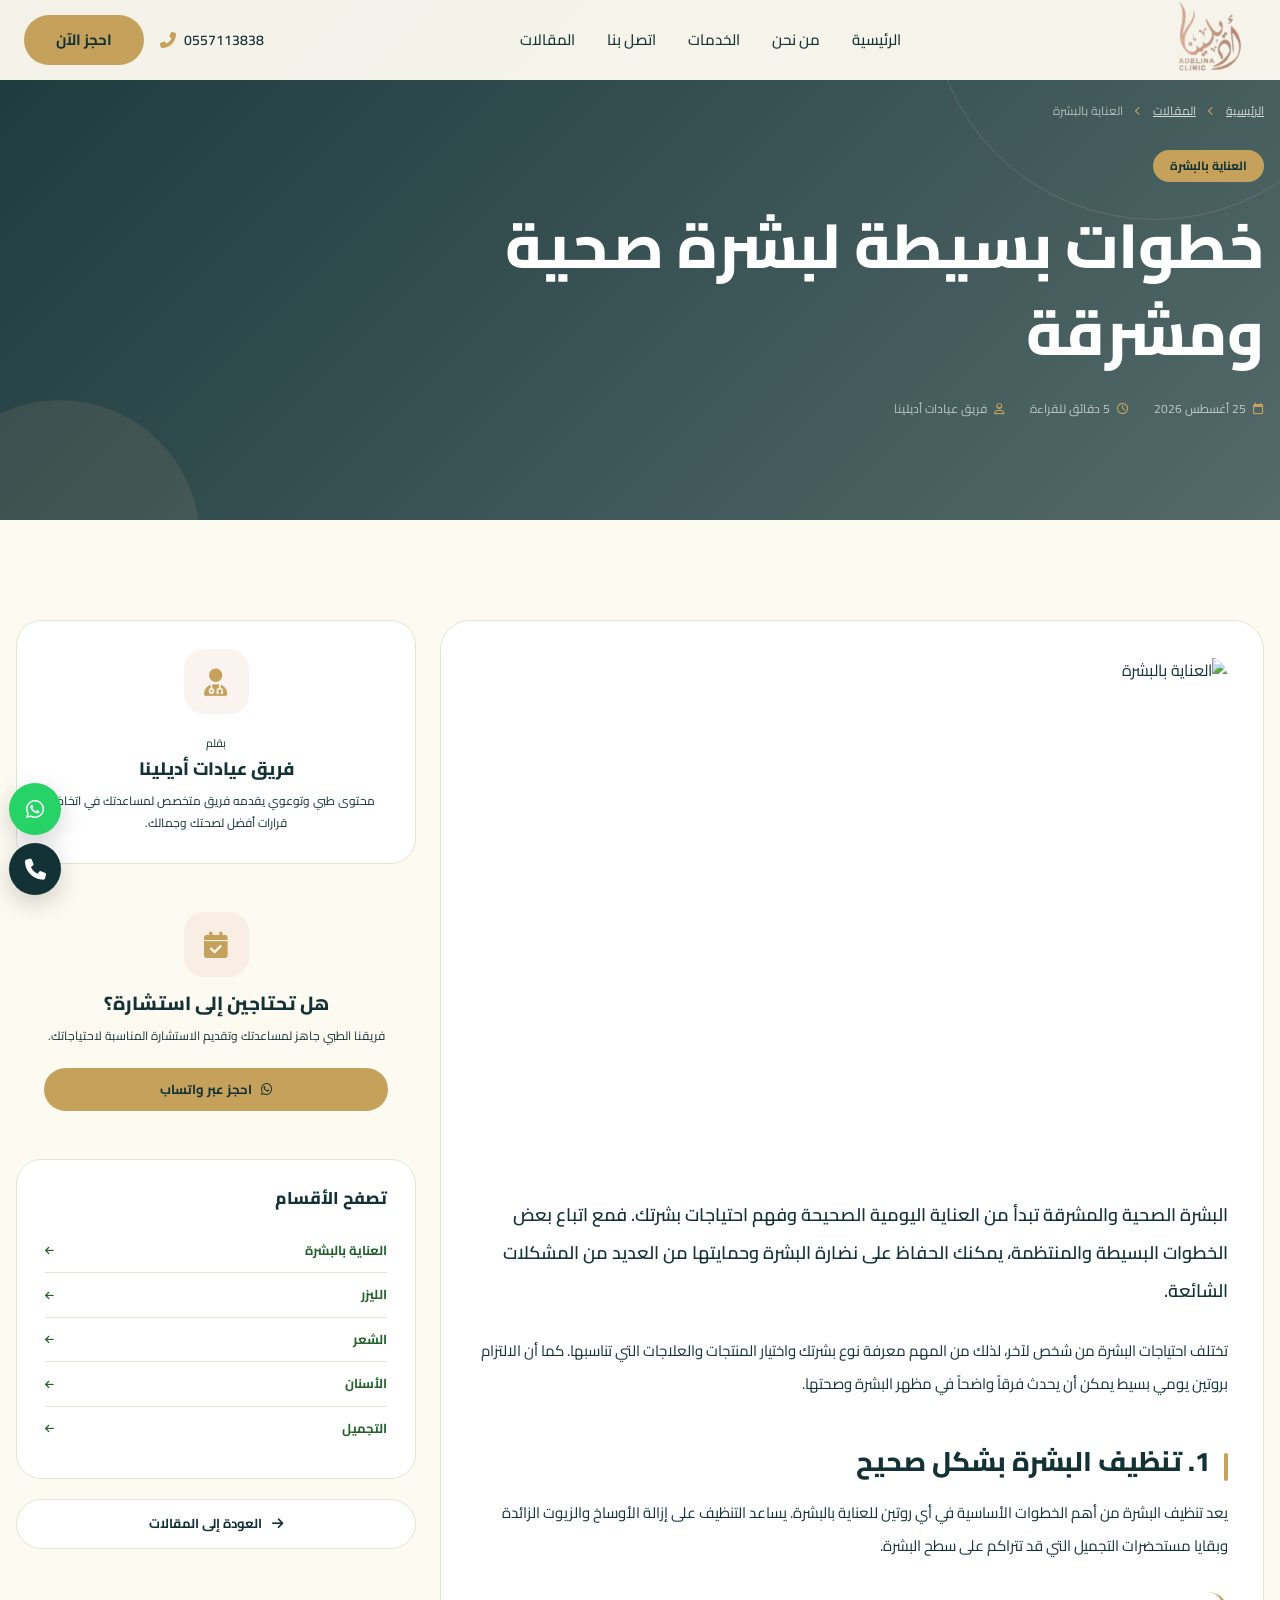
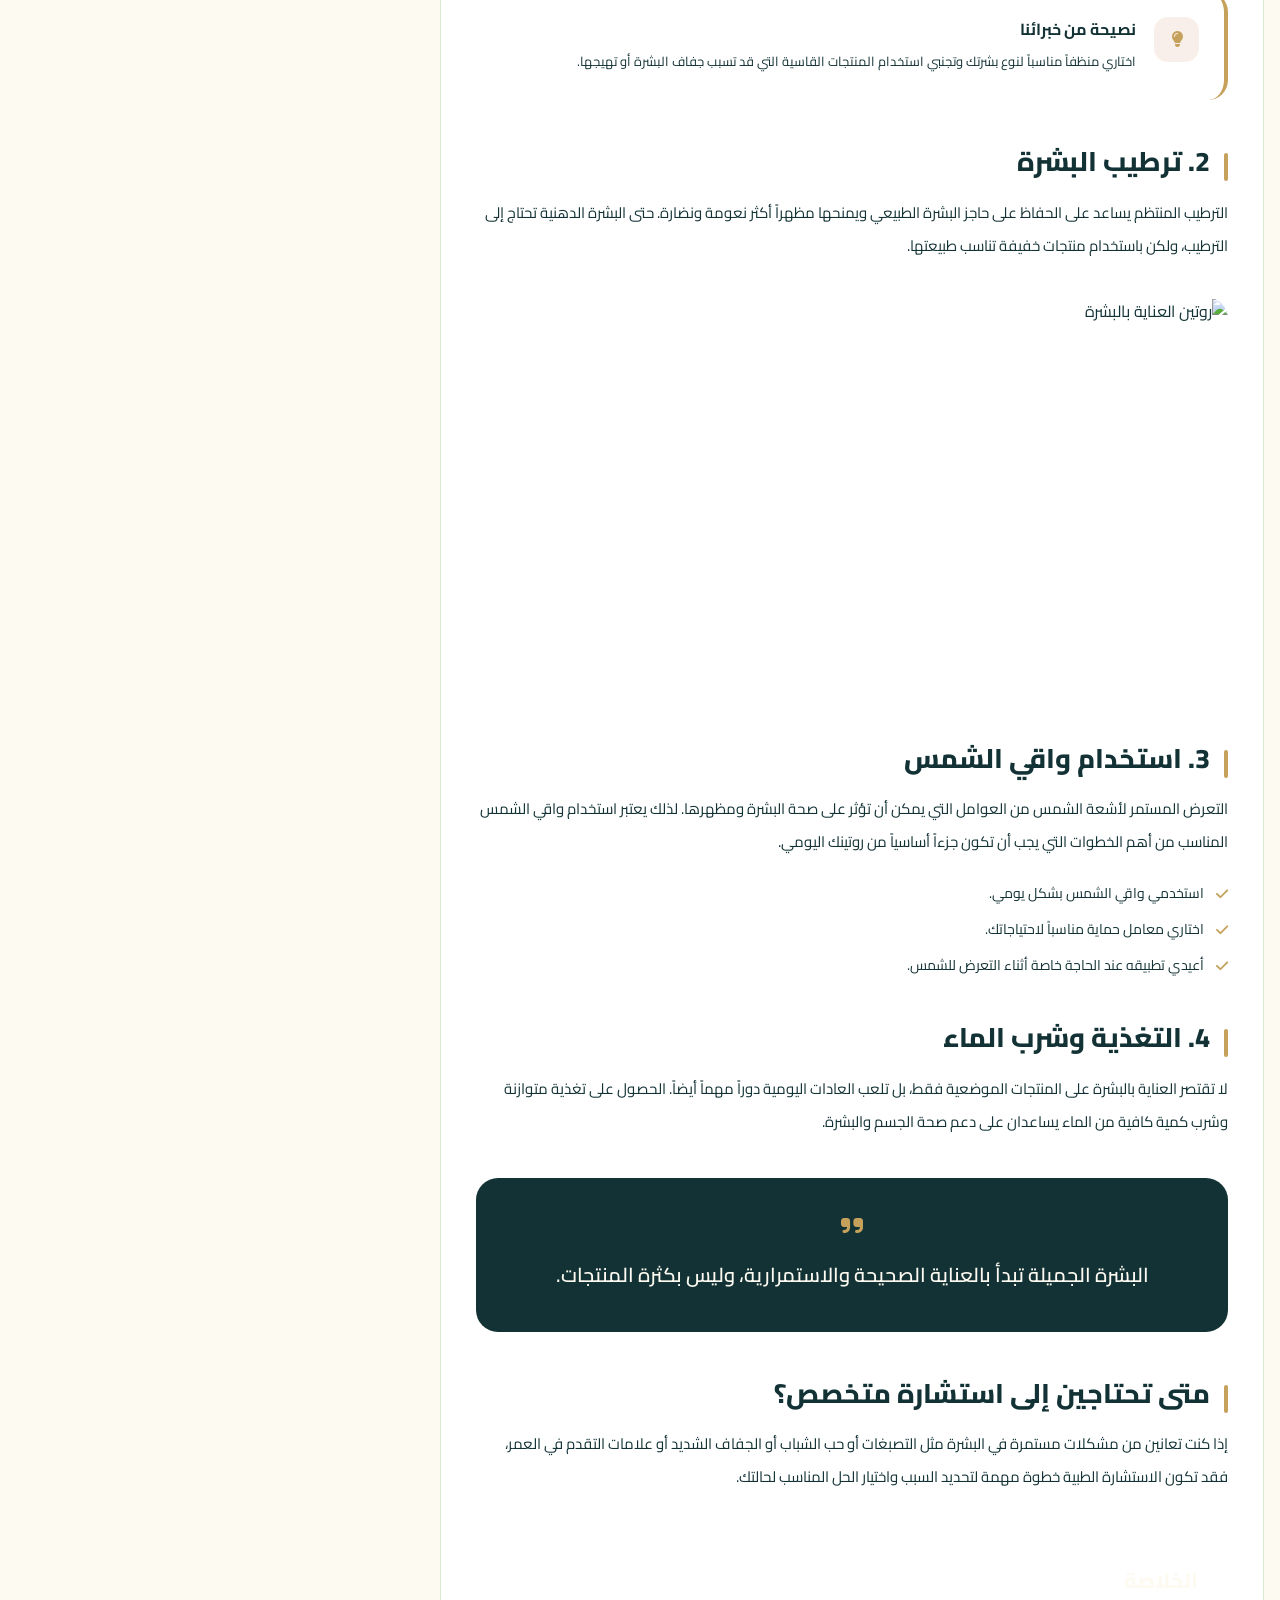
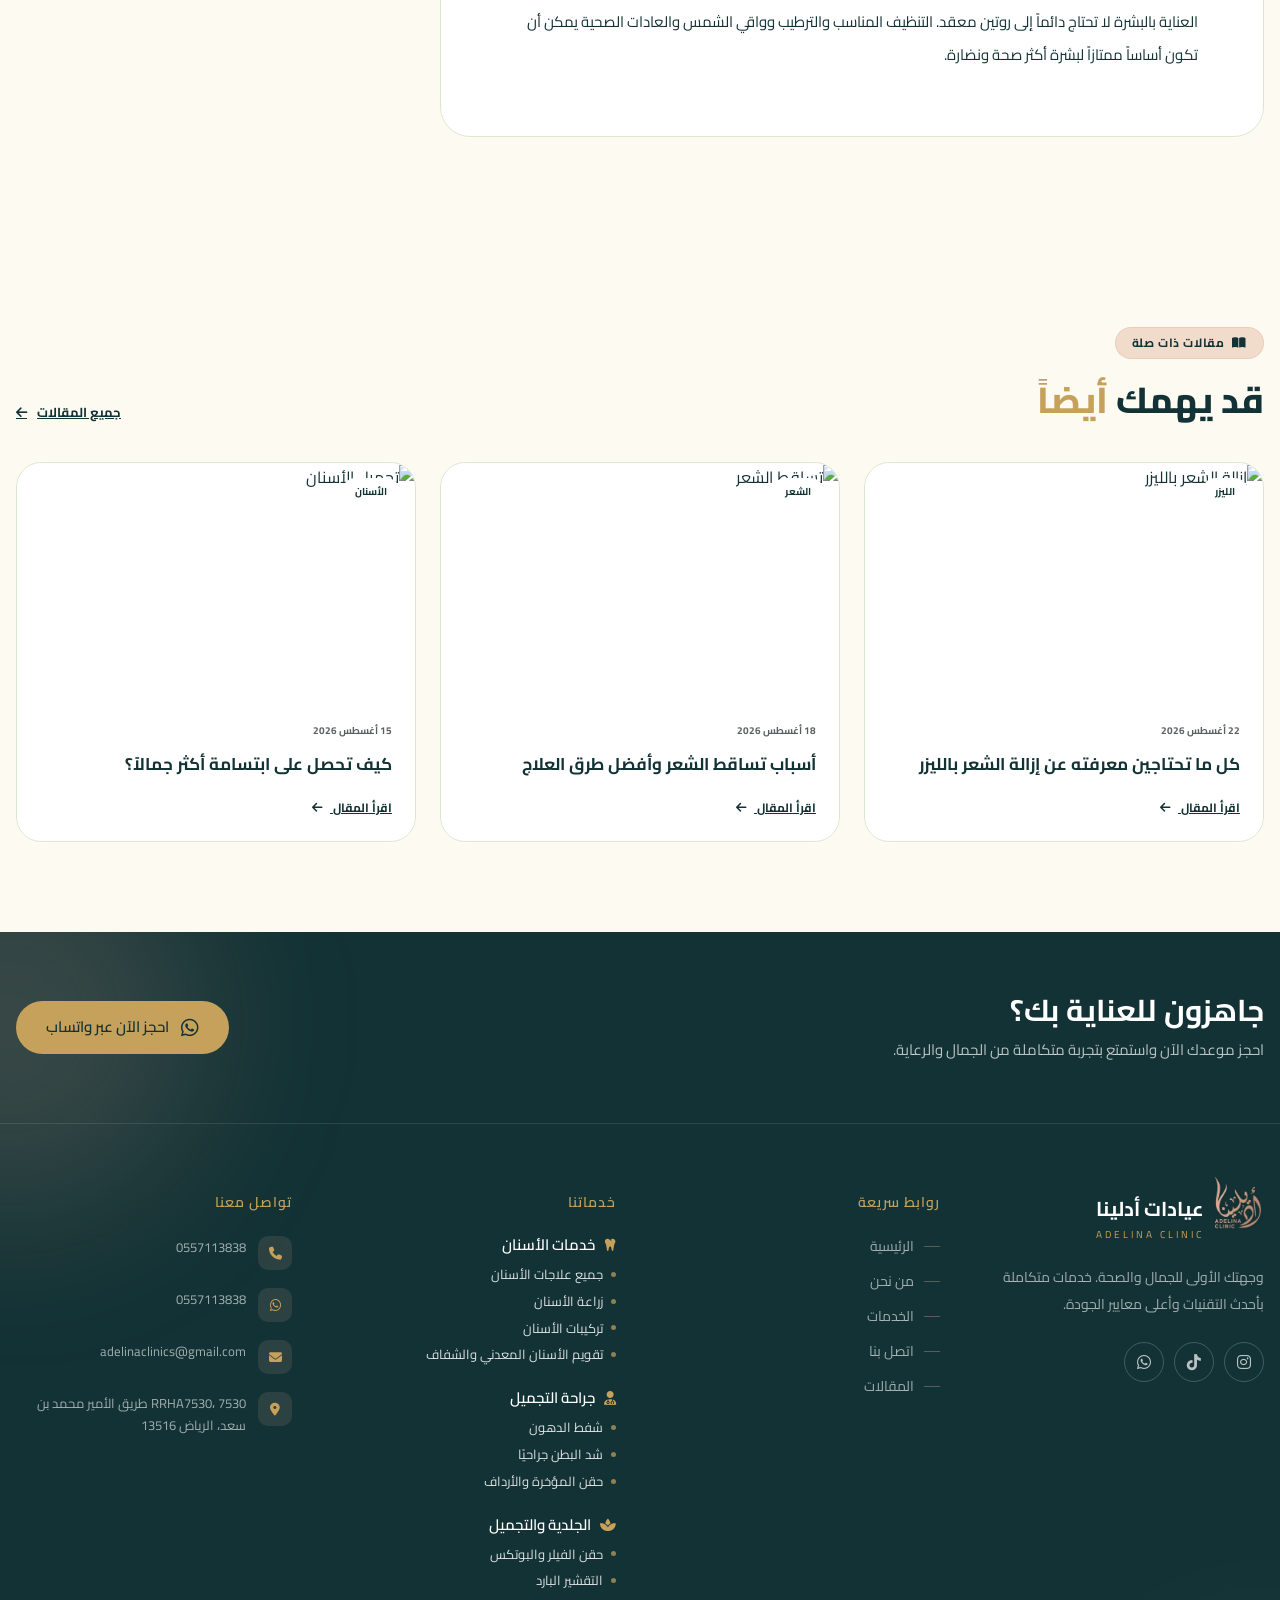
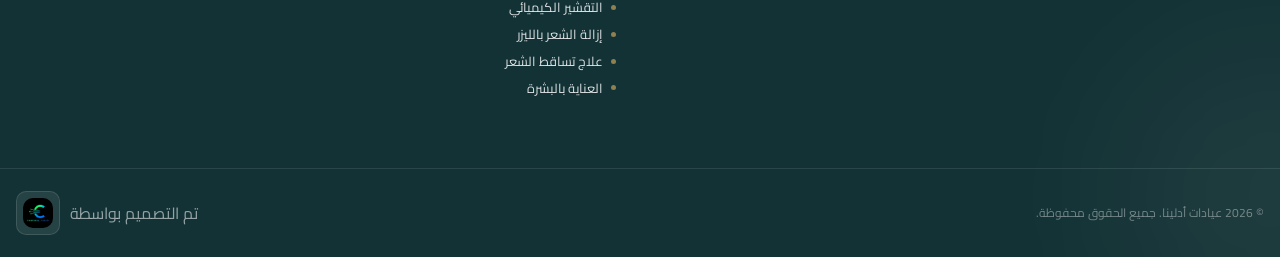
==== blog-details.html @ 0e425050 "first commit" ====
<!doctype html>
<html lang="ar" dir="rtl">

<head>

  <meta charset="UTF-8">

  <meta name="viewport" content="width=device-width, initial-scale=1.0">

  <meta http-equiv="X-UA-Compatible" content="IE=edge">

  <meta name="robots" content="index, follow, max-image-preview:large, max-snippet:-1, max-video-preview:-1">

  <meta name="googlebot" content="index, follow, max-image-preview:large, max-snippet:-1, max-video-preview:-1">

  <meta http-equiv="content-language" content="ar">

  <meta name="theme-color" content="#133235">

  <meta name="color-scheme" content="light">



  <title>
    عيادات أدلينا | وجهتك للجمال والرعاية
  </title>

  <meta name="description"
    content="عيادات أدلينا تقدم خدمات متكاملة في الجلدية والتجميل والليزر والأسنان وجراحة التجميل بأحدث التقنيات وعلى أعلى معايير الجودة.">

  <meta name="keywords"
    content="عيادات أدلينا, أدلينا كلينك, عيادات تجميل, عيادات جلدية, ليزر, إزالة الشعر بالليزر, علاج تساقط الشعر, العناية بالبشرة, فلر, أسنان تجميلية, جراحة تجميل, عيادات الرياض">

  <meta name="author" content="Adelina Clinic">

  <meta name="publisher" content="Adelina Clinic">

  <meta name="application-name" content="Adelina Clinic">



  <link rel="canonical" href="https://yourdomain.com/">



  <link rel="icon" type="image/png" href="images/logo.jpg">

  <link rel="apple-touch-icon" href="images/logo.jpg">



  <meta property="og:type" content="website">

  <meta property="og:title" content="عيادات أدلينا | وجهتك للجمال والرعاية">

  <meta property="og:description"
    content="خدمات طبية وتجميلية متكاملة في الجلدية والليزر والأسنان وجراحة التجميل بأحدث التقنيات.">

  <meta property="og:url" content="https://yourdomain.com/">

  <meta property="og:site_name" content="عيادات أدلينا">

  <meta property="og:locale" content="ar_SA">

  <meta property="og:image" content="https://yourdomain.com/assets/images/og-image.jpg">

  <meta property="og:image:secure_url" content="https://yourdomain.com/assets/images/og-image.jpg">

  <meta property="og:image:type" content="image/jpeg">

  <meta property="og:image:width" content="1200">

  <meta property="og:image:height" content="630">

  <meta property="og:image:alt" content="عيادات أدلينا - الجمال والرعاية الطبية">



  <meta name="twitter:card" content="summary_large_image">

  <meta name="twitter:title" content="عيادات أدلينا | وجهتك للجمال والرعاية">

  <meta name="twitter:description" content="خدمات طبية وتجميلية متكاملة بأحدث التقنيات وأعلى معايير الجودة.">

  <meta name="twitter:image" content="https://yourdomain.com/assets/images/og-image.jpg">

  <meta name="twitter:image:alt" content="عيادات أدلينا">



  <meta name="geo.region" content="SA-01">

  <meta name="geo.placename" content="Riyadh">

  <meta name="ICBM" content="24.7136, 46.6753">



  <meta name="contact" content="0557113838">

  <meta name="telephone" content="+966557113838">


  <link rel="stylesheet" href="css/bootstrap.min.css">



  <link rel="stylesheet" href="css/all.min.css">


  <link rel="preconnect" href="https://fonts.googleapis.com">

  <link rel="preconnect" href="https://fonts.gstatic.com" crossorigin>

  <link
    href="https://fonts.googleapis.com/css2?family=Cairo:wght@200..1000&family=Inter:ital,opsz,wght@0,14..32,100..900;1,14..32,100..900&display=swap"
    rel="stylesheet">



  <link rel="stylesheet" href="https://unpkg.com/aos@2.3.4/dist/aos.css">



  <link rel="stylesheet" href="https://cdn.jsdelivr.net/npm/swiper@11/swiper-bundle.min.css">



  <link rel="stylesheet" href="css/index.css">





  <script type="application/ld+json">
    {
        "@context": "https://schema.org",
        "@type": "MedicalClinic",
        "name": "عيادات أدلينا",
        "alternateName": "Adelina Clinic",
        "url": "https://yourdomain.com/",
        "logo": "https://yourdomain.com/assets/images/logo.png",
        "image": "https://yourdomain.com/assets/images/clinic.jpg",
        "description": "عيادات أدلينا تقدم خدمات متكاملة في الجلدية والتجميل والليزر والأسنان وجراحة التجميل.",
        "telephone": "+966557113838",
        "email": "support@exampledomain.com",
        "priceRange": "$$",
        "currenciesAccepted": "SAR",
        "address": {
            "@type": "PostalAddress",
            "streetAddress": "7530 طريق الأمير محمد بن سعد بن عبدالعزيز",
            "addressLocality": "الرياض",
            "postalCode": "13516",
            "addressCountry": "SA"
        },
        "geo": {
            "@type": "GeoCoordinates",
            "latitude": "24.7136",
            "longitude": "46.6753"
        },
        "areaServed": {
            "@type": "City",
            "name": "الرياض"
        },
        "sameAs": [
            "https://wa.me/966557113838"
        ]
    }
    </script>
</head>

<body>


  <header id="mainHeader" class="main-header">
    <div class="container-rtl">
      <div class="header-inner">
        <a href="/" class="logo-wrapper text-decoration-none">
          <div class="logo-icon py-3">
            <img src="images/logo-5.png" height="100" alt="" class="main-logo" />
            <img src="images/logo-4.png" height="98" alt="" class="scroll-logo" />
          </div>
        </a>

        <nav class="desktop-nav">
          <a href="/" class="nav-link-custom"> الرئيسية </a>

          <a href="/#about" class="nav-link-custom"> من نحن </a>

          <a href="/#services" class="nav-link-custom"> الخدمات </a>

          <a href="/#contact" class="nav-link-custom"> اتصل بنا </a>
          <a href="blogs.html" class="nav-link-custom"> المقالات </a>
        </nav>

        <div class="header-actions">
          <a href="tel:0557113838" class="phone-link text-decoration-none" dir="ltr">
            <i class="fas fa-phone-alt"></i>

            <span> 0557113838 </span>
          </a>

          <a href="/#contact" class="btn-accent-custom text-decoration-none">
            احجز الآن
          </a>
        </div>


        <button id="mobileMenuToggle" class="mobile-toggle" type="button" aria-label="فتح القائمة"
          aria-expanded="false">
          <i class="fas fa-bars"></i>
        </button>
      </div>
    </div>
  </header>



  <div id="mobileOverlay" class="mobile-overlay"></div>



  <aside id="mobileMenu" class="mobile-menu" aria-label="القائمة الرئيسية">


    <div class="mobile-menu-header">
      <div class="mobile-logo">
        <a href="/" class="logo-wrapper text-decoration-none">
          <div class="logo-icon py-3">
            <img src="images/logo-5.png" height="100" alt="" class="main-logo" />
            <img src="images/logo-4.png" height="98" alt="" class="scroll-logo" />
          </div>
        </a>
      </div>

      <button id="mobileMenuClose" class="mobile-close" type="button" aria-label="إغلاق القائمة">
        <i class="fas fa-xmark"></i>
      </button>
    </div>



    <nav class="mobile-nav">
      <a href="/" class="mobile-nav-link text-decoration-none">
        <span> الرئيسية </span>

        <i class="fas fa-chevron-left"></i>
      </a>

      <a href="/#about" class="mobile-nav-link text-decoration-none">
        <span> من نحن </span>

        <i class="fas fa-chevron-left"></i>
      </a>

      <a href="/#services" class="mobile-nav-link text-decoration-none">
        <span> الخدمات </span>

        <i class="fas fa-chevron-left"></i>
      </a>

      <a href="/#contact" class="mobile-nav-link text-decoration-none">
        <span> اتصل بنا </span>

        <i class="fas fa-chevron-left"></i>
      </a>

      <a href="blogs.html" class="mobile-nav-link text-decoration-none">
        <span> المقالات </span>

        <i class="fas fa-chevron-left"></i>
      </a>
    </nav>



    <div class="mobile-menu-footer">
      <a href="tel:0557113838" class="mobile-phone text-decoration-none" dir="ltr">
        <i class="fas fa-phone"></i>

        <span> 0557113838 </span>
      </a>

      <a href="/#contact" class="btn-accent-custom mobile-book-btn text-decoration-none">
        احجز موعدك الآن
      </a>
    </div>
  </aside>



  <section class="article-hero" id="articles">
    <div class="article-hero-overlay"></div>
    <div class="container position-relative">
      <div class="article-hero-content" data-aos="fade-up">
        <div class="breadcrumb-custom">
          <a href="index.html"> الرئيسية </a>
          <i class="fa-solid fa-chevron-left"></i>
          <a href="blogs.html"> المقالات </a>
          <i class="fa-solid fa-chevron-left"></i>
          <span> العناية بالبشرة </span>
        </div>
        <div class="article-category">العناية بالبشرة</div>
        <h1>خطوات بسيطة لبشرة صحية ومشرقة</h1>
        <div class="article-meta">
          <span> <i class="fa-regular fa-calendar"></i> 25 أغسطس 2026 </span>
          <span> <i class="fa-regular fa-clock"></i> 5 دقائق للقراءة </span>
          <span>
            <i class="fa-regular fa-user"></i> فريق عيادات أديلينا
          </span>
        </div>
      </div>
    </div>
  </section>
  <section class="article-section">
    <div class="container">
      <div class="row g-4" data-aos="fade-up">
        <div class="col-lg-8">
          <article class="article-content">
            <div class="article-main-image">
              <img src="https://images.unsplash.com/photo-1556228578-8c89e6adf883?auto=format&fit=crop&w=1400&q=85"
                alt="العناية بالبشرة" />
            </div>
            <p class="article-intro">
              البشرة الصحية والمشرقة تبدأ من العناية اليومية الصحيحة وفهم
              احتياجات بشرتك. فمع اتباع بعض الخطوات البسيطة والمنتظمة، يمكنك
              الحفاظ على نضارة البشرة وحمايتها من العديد من المشكلات الشائعة.
            </p>
            <p>
              تختلف احتياجات البشرة من شخص لآخر، لذلك من المهم معرفة نوع بشرتك
              واختيار المنتجات والعلاجات التي تناسبها. كما أن الالتزام بروتين
              يومي بسيط يمكن أن يحدث فرقاً واضحاً في مظهر البشرة وصحتها.
            </p>
            <h2>1. تنظيف البشرة بشكل صحيح</h2>
            <p>
              يعد تنظيف البشرة من أهم الخطوات الأساسية في أي روتين للعناية
              بالبشرة. يساعد التنظيف على إزالة الأوساخ والزيوت الزائدة وبقايا
              مستحضرات التجميل التي قد تتراكم على سطح البشرة.
            </p>
            <div class="article-tip">
              <div class="tip-icon">
                <i class="fa-solid fa-lightbulb"></i>
              </div>
              <div>
                <strong>نصيحة من خبرائنا</strong>
                <p>
                  اختاري منظفاً مناسباً لنوع بشرتك وتجنبي استخدام المنتجات
                  القاسية التي قد تسبب جفاف البشرة أو تهيجها.
                </p>
              </div>
            </div>
            <h2>2. ترطيب البشرة</h2>
            <p>
              الترطيب المنتظم يساعد على الحفاظ على حاجز البشرة الطبيعي ويمنحها
              مظهراً أكثر نعومة ونضارة. حتى البشرة الدهنية تحتاج إلى الترطيب،
              ولكن باستخدام منتجات خفيفة تناسب طبيعتها.
            </p>
            <div class="article-inline-image">
              <img src="https://images.unsplash.com/photo-1598440947619-2c35fc9aa908?auto=format&fit=crop&w=1200&q=80"
                alt="روتين العناية بالبشرة" />
            </div>
            <h2>3. استخدام واقي الشمس</h2>
            <p>
              التعرض المستمر لأشعة الشمس من العوامل التي يمكن أن تؤثر على صحة
              البشرة ومظهرها. لذلك يعتبر استخدام واقي الشمس المناسب من أهم
              الخطوات التي يجب أن تكون جزءاً أساسياً من روتينك اليومي.
            </p>
            <ul class="article-list">
              <li>
                <i class="fa-solid fa-check"></i> استخدمي واقي الشمس بشكل
                يومي.
              </li>
              <li>
                <i class="fa-solid fa-check"></i> اختاري معامل حماية مناسباً
                لاحتياجاتك.
              </li>
              <li>
                <i class="fa-solid fa-check"></i> أعيدي تطبيقه عند الحاجة خاصة
                أثناء التعرض للشمس.
              </li>
            </ul>
            <h2>4. التغذية وشرب الماء</h2>
            <p>
              لا تقتصر العناية بالبشرة على المنتجات الموضعية فقط، بل تلعب
              العادات اليومية دوراً مهماً أيضاً. الحصول على تغذية متوازنة وشرب
              كمية كافية من الماء يساعدان على دعم صحة الجسم والبشرة.
            </p>
            <blockquote>
              <i class="fa-solid fa-quote-right"></i>
              <p>
                البشرة الجميلة تبدأ بالعناية الصحيحة والاستمرارية، وليس بكثرة
                المنتجات.
              </p>
            </blockquote>
            <h2>متى تحتاجين إلى استشارة متخصص؟</h2>
            <p>
              إذا كنت تعانين من مشكلات مستمرة في البشرة مثل التصبغات أو حب
              الشباب أو الجفاف الشديد أو علامات التقدم في العمر، فقد تكون
              الاستشارة الطبية خطوة مهمة لتحديد السبب واختيار الحل المناسب
              لحالتك.
            </p>
            <div class="article-conclusion">
              <h3>الخلاصة</h3>
              <p>
                العناية بالبشرة لا تحتاج دائماً إلى روتين معقد. التنظيف
                المناسب والترطيب وواقي الشمس والعادات الصحية يمكن أن تكون
                أساساً ممتازاً لبشرة أكثر صحة ونضارة.
              </p>
            </div>

          </article>
        </div>
        <div class="col-lg-4">
          <aside class="article-sidebar">
            <div class="sidebar-card author-card">
              <div class="author-icon">
                <i class="fa-solid fa-user-doctor"></i>
              </div>
              <span> بقلم </span>
              <h3>فريق عيادات أديلينا</h3>
              <p>
                محتوى طبي وتوعوي يقدمه فريق متخصص لمساعدتك في اتخاذ قرارات
                أفضل لصحتك وجمالك.
              </p>
            </div>
            <div class="sidebar-card booking-card">
              <div class="booking-icon">
                <i class="fa-solid fa-calendar-check"></i>
              </div>
              <h3>هل تحتاجين إلى استشارة؟</h3>
              <p>
                فريقنا الطبي جاهز لمساعدتك وتقديم الاستشارة المناسبة
                لاحتياجاتك.
              </p>
              <a href="https://wa.me/966557113838" target="_blank" class="sidebar-btn">
                <i class="fa-brands fa-whatsapp"></i> احجز عبر واتساب
              </a>
            </div>
            <div class="sidebar-card">
              <h3 class="sidebar-title">تصفح الأقسام</h3>
              <div class="sidebar-categories">
                <a href="blogs.html">
                  العناية بالبشرة <i class="fa-solid fa-arrow-left"></i>
                </a>
                <a href="blogs.html">
                  الليزر <i class="fa-solid fa-arrow-left"></i>
                </a>
                <a href="blogs.html"> الشعر <i class="fa-solid fa-arrow-left"></i> </a>
                <a href="blogs.html">
                  الأسنان <i class="fa-solid fa-arrow-left"></i>
                </a>
                <a href="blogs.html">
                  التجميل <i class="fa-solid fa-arrow-left"></i>
                </a>
              </div>
            </div>
            <a href="blogs.html" class="back-to-blogs">
              <i class="fa-solid fa-arrow-right"></i> العودة إلى المقالات
            </a>
          </aside>
        </div>
      </div>
    </div>
  </section>
  <section class="related-section">
    <div class="container">
      <div class="related-header" data-aos="fade-up">
        <div>
          <span class="section-badge">
            <i class="fa-solid fa-book-open"></i> مقالات ذات صلة
          </span>
          <h2>قد يهمك <span>أيضاً</span></h2>
        </div>
        <a href="blogs.html" class="all-blogs">
          جميع المقالات <i class="fa-solid fa-arrow-left"></i>
        </a>
      </div>
      <div class="row g-4" data-aos="fade-up">
        <div class="col-lg-4 col-md-6">
          <article class="related-card">
            <div class="related-image">
              <img src="https://images.unsplash.com/photo-1570172619644-dfd03ed5d881?auto=format&fit=crop&w=900&q=80"
                alt="إزالة الشعر بالليزر" />
              <span> الليزر </span>
            </div>
            <div class="related-content">
              <small> 22 أغسطس 2026 </small>
              <h3>كل ما تحتاجين معرفته عن إزالة الشعر بالليزر</h3>
              <a href="blog-details.html">
                اقرأ المقال <i class="fa-solid fa-arrow-left"></i>
              </a>
            </div>
          </article>
        </div>
        <div class="col-lg-4 col-md-6">
          <article class="related-card">
            <div class="related-image">
              <img src="https://images.unsplash.com/photo-1522337360788-8b13dee7a37e?auto=format&fit=crop&w=900&q=80"
                alt="تساقط الشعر" />
              <span> الشعر </span>
            </div>
            <div class="related-content">
              <small> 18 أغسطس 2026 </small>
              <h3>أسباب تساقط الشعر وأفضل طرق العلاج</h3>
              <a href="blog-details.html">
                اقرأ المقال <i class="fa-solid fa-arrow-left"></i>
              </a>
            </div>
          </article>
        </div>
        <div class="col-lg-4 col-md-6">
          <article class="related-card">
            <div class="related-image">
              <img src="https://images.unsplash.com/photo-1606811841689-23dfddce3e95?auto=format&fit=crop&w=900&q=80"
                alt="تجميل الأسنان" />
              <span> الأسنان </span>
            </div>
            <div class="related-content">
              <small> 15 أغسطس 2026 </small>
              <h3>كيف تحصل على ابتسامة أكثر جمالاً؟</h3>
              <a href="blog-details.html">
                اقرأ المقال <i class="fa-solid fa-arrow-left"></i>
              </a>
            </div>
          </article>
        </div>
      </div>
    </div>
  </section>
  <footer class="site-footer" dir="rtl">

    <div class="footer-orb footer-orb-left"></div>
    <div class="footer-orb footer-orb-right"></div>

    <div class="footer-cta">
      <div class="container">
        <div class="row align-items-center justify-content-between g-4">

          <div class="col-lg-7">
            <h3 class="footer-cta-title">
              جاهزون للعناية بك؟
            </h3>

            <p class="footer-cta-text">
              احجز موعدك الآن واستمتع بتجربة متكاملة من الجمال والرعاية.
            </p>
          </div>

          <div class="col-lg-auto">
            <a href="https://wa.me/966557113838" target="_blank" rel="noopener noreferrer" class="footer-whatsapp-btn">
              <i class="fab fa-whatsapp"></i>
              احجز الآن عبر واتساب
            </a>
          </div>

        </div>
      </div>
    </div>


    <div class="footer-main">
      <div class="container">

        <div class="row g-5">

          <div class="col-lg-3 col-md-6">

            <a href="/" class="footer-brand">

              <div class="footer-logo">
                <img src="images/logo.jpg" height="100" alt="" />
              </div>

              <div>
                <div class="footer-brand-name">
                  عيادات أدلينا
                </div>

                <div class="footer-brand-en">
                  ADELINA CLINIC
                </div>
              </div>

            </a>

            <p class="footer-description">
              وجهتك الأولى للجمال والصحة. خدمات متكاملة بأحدث
              التقنيات وأعلى معايير الجودة.
            </p>

            <!-- Social -->
            <div class="footer-social">

              <a href="https://www.instagram.com/adelinaclinic?igsh=MXNqNjJtMW02NWJ2Zw%3D%3D&utm_source=qr"
                target="_blank" aria-label="Instagram">
                <i class="fab fa-instagram"></i>
              </a>

              <a href="https://www.tiktok.com/@adelinaclinic?_t=zs-90huoaiey8y&_r=1" target="_blank"
                aria-label="Twitter">
                <i class="fab fa-tiktok"></i>
              </a>

              <a href="https://wa.me/966557113838" target="_blank" rel="noopener noreferrer" aria-label="WhatsApp">
                <i class="fab fa-whatsapp"></i>
              </a>

            </div>

          </div>


          <div class="col-lg-3 col-md-6">

            <h4 class="footer-title">
              روابط سريعة
            </h4>

            <ul class="footer-links">

              <li>
                <a href="/">
                  <span></span>
                  الرئيسية
                </a>
              </li>

              <li>
                <a href="/#about">
                  <span></span>
                  من نحن
                </a>
              </li>

              <li>
                <a href="/#services">
                  <span></span>
                  الخدمات
                </a>
              </li>

              <li>
                <a href="/#contact">
                  <span></span>
                  اتصل بنا
                </a>
              </li>

              <li>
                <a href="blogs.html">
                  <span></span>
                  المقالات
                </a>
              </li>

            </ul>

          </div>


          <div class="col-lg-3 col-md-6">

            <h4 class="footer-title">
              خدماتنا
            </h4>

            <div class="footer-services">

              <!-- خدمات الأسنان -->
              <div class="footer-service-group">
                <h5 class="footer-service-title">
                  <i class="fas fa-tooth"></i>
                  خدمات الأسنان
                </h5>

                <ul class="footer-links">
                  <li>
                    <a href="/#services">
                      <span></span>
                      جميع علاجات الأسنان
                    </a>
                  </li>

                  <li>
                    <a href="/#services">
                      <span></span>
                      زراعة الأسنان
                    </a>
                  </li>

                  <li>
                    <a href="/#services">
                      <span></span>
                      تركيبات الأسنان
                    </a>
                  </li>

                  <li>
                    <a href="/#services">
                      <span></span>
                      تقويم الأسنان المعدني والشفاف
                    </a>
                  </li>
                </ul>
              </div>


              <!-- جراحة التجميل -->
              <div class="footer-service-group">
                <h5 class="footer-service-title">
                  <i class="fas fa-user-md"></i>
                  جراحة التجميل
                </h5>

                <ul class="footer-links">
                  <li>
                    <a href="/#services">
                      <span></span>
                      شفط الدهون
                    </a>
                  </li>

                  <li>
                    <a href="/#services">
                      <span></span>
                      شد البطن جراحيًا
                    </a>
                  </li>

                  <li>
                    <a href="/#services">
                      <span></span>
                      حقن المؤخرة والأرداف
                    </a>
                  </li>
                </ul>
              </div>


              <!-- الجلدية والتجميل -->
              <div class="footer-service-group">
                <h5 class="footer-service-title">
                  <i class="fas fa-spa"></i>
                  الجلدية والتجميل
                </h5>

                <ul class="footer-links">
                  <li>
                    <a href="/#services">
                      <span></span>
                      حقن الفيلر والبوتكس
                    </a>
                  </li>

                  <li>
                    <a href="/#services">
                      <span></span>
                      التقشير البارد
                    </a>
                  </li>

                  <li>
                    <a href="/#services">
                      <span></span>
                      التقشير الكيميائي
                    </a>
                  </li>

                  <li>
                    <a href="/#services">
                      <span></span>
                      إزالة الشعر بالليزر
                    </a>
                  </li>

                  <li>
                    <a href="/#services">
                      <span></span>
                      علاج تساقط الشعر
                    </a>
                  </li>

                  <li>
                    <a href="/#services">
                      <span></span>
                      العناية بالبشرة
                    </a>
                  </li>
                </ul>
              </div>

            </div>

          </div>


          <div class="col-lg-3 col-md-6">

            <h4 class="footer-title">
              تواصل معنا
            </h4>

            <ul class="footer-contact">

              <li>
                <a href="tel:0557113838" class="footer-contact-item">
                  <div class="footer-contact-icon">
                    <i class="fas fa-phone"></i>
                  </div>

                  <span dir="ltr">
                    0557113838
                  </span>
                </a>
              </li>


              <li>
                <a href="https://wa.me/966557113838" target="_blank" rel="noopener noreferrer"
                  class="footer-contact-item">
                  <div class="footer-contact-icon">
                    <i class="fab fa-whatsapp"></i>
                  </div>

                  <span dir="ltr">
                    0557113838
                  </span>
                </a>
              </li>


              <li>
                <a href="mailto:adelinaclinics@gmail.com" class="footer-contact-item" target="_blank">
                  <div class="footer-contact-icon">
                    <i class="fas fa-envelope"></i>
                  </div>

                  <span>
                    adelinaclinics@gmail.com
                  </span>
                </a>
              </li>


              <li>
                <div class="footer-contact-item">

                  <div class="footer-contact-icon">
                    <i class="fas fa-location-dot"></i>
                  </div>

                  <span>
                    RRHA7530، 7530 طريق الأمير محمد بن سعد،
                    الرياض 13516
                  </span>

                </div>
              </li>

            </ul>

          </div>

        </div>

      </div>
    </div>

 <nav class="mobile-bottom-nav d-lg-none" dir="rtl">
                    <div class="mobile-nav-container">
                        <!-- WhatsApp -->
                        <a
                            href="https://wa.me/966557113838"
                            class="mobile-nav-item"
                            aria-label="واتساب">
                            <i class="fa-brands fa-whatsapp"></i>
                            <span>واتساب</span>
                        </a>

                        <!-- Contact -->
                        <a
                            href="tel:0557113838"
                            class="mobile-nav-item"
                            aria-label="اتصال">
                            <i class="fa-solid fa-phone"></i>
                            <span>اتصال</span>
                        </a>

                        <!-- Booking -->
                        <a
                            href="/#contact"
                            class="mobile-nav-item mobile-nav-booking"
                            aria-label="احجز الآن">
                            <div class="booking-circle">
                                <i class="fa-regular fa-calendar-days"></i>
                            </div>

                            <span>احجز الآن</span>
                        </a>

                        <!-- Doctors -->
                        <a href="#doctors" class="mobile-nav-item"
                            aria-label="الأطباء">
                            <i class="fa-solid fa-user-doctor"></i>
                            <span>الأطباء</span>
                        </a>

                        <!-- Consultation -->
                        <a href="/#departments" class="mobile-nav-item"
                            aria-label="التخصصات">
                            <i class="fa-solid fa-stethoscope"></i>
                            <span>التخصصات</span>
                        </a>
                    </div>
                </nav>
    <div class="footer-bottom">

      <div class="container">

        <div class="d-flex flex-column flex-lg-row  justify-content-between gap-4 align-items-center">

          <div class="">
            <p>
              © 2026 عيادات أدلينا.
              جميع الحقوق محفوظة.
            </p>
          </div>

          <div class="">

            <div class="designed-by">
              <span>تم التصميم بواسطة</span>
              <a target="_blank"
                href="https://www.facebook.com/people/Comma-Tech/61592640578793/?rdid=HQ7dQs0n0LBNnqe0&share_url=https%3A%2F%2Fwww.facebook.com%2Fshare%2F19L7Z6fEWV%2F"
                class="designer-logo" aria-label="الشركة المصممة">
                <img src="images/logo-1.jpg" alt="الشركة المصممة" />
              </a>
            </div>

          </div>

        </div>

      </div>

    </div>

  </footer>
  <div class="floating-actions">

    <a href="https://wa.me/966557113838" class="floating-btn whatsapp-btn" target="_blank" rel="noopener noreferrer"
      aria-label="تواصل معنا عبر واتساب">
      <i class="fab fa-whatsapp"></i>
    </a>

    <a href="tel:+966557113838" class="floating-btn phone-btn" aria-label="اتصل بنا">
      <i class="fas fa-phone"></i>
    </a>

    <button class="floating-btn top-btn" id="backToTop" aria-label="العودة إلى أعلى الصفحة">
      <i class="fas fa-chevron-up"></i>
    </button>

  </div>
  <script src="js/bootstrap.bundle.min.js"></script>

  <script src="https://unpkg.com/aos@2.3.4/dist/aos.js"></script>

  <script src="https://cdn.jsdelivr.net/npm/swiper@11/swiper-bundle.min.js"></script>

  <script src="js/index.js"></script>
</body>

</html>
---- css/index.css ----
:root {
  --background: #fdfaf1;
  --foreground: #133235;

  --primary: #133235;
  --primary-foreground: #ffffff;

  --secondary: #e3e9d8;
  --secondary-foreground: #133235;

  --accent: #c6a15b;
  --accent-foreground: #133235;

  --muted: #e3e9d8;
  --muted-foreground: #5a7a7d;

  --card: #ffffff;
  --card-foreground: #133235;

  --border: #dde8d0;
  --input: #e3e9d8;
  --ring: #c6a15b;

  --radius: 1rem;

  --font: "Cairo", "IBM Plex Sans Arabic", sans-serif;

  --deep-teal: #113336;
}

* {
  box-sizing: border-box;
  border-color: var(--border);
}

html {
  scroll-behavior: smooth;
  direction: rtl;
}

body {
  margin: 0;
  padding: 0;
  background-color: var(--background);
  color: var(--foreground);
  font-family: var(--font);
  -webkit-font-smoothing: antialiased;
  -moz-osx-font-smoothing: grayscale;
  overflow-x: hidden;
}

h1,
h2,
h3,
h4,
h5,
h6,
p {
  margin: 0;
}

.container {
  width: 100%;
  max-width: 1280px;
  margin-left: auto;
  margin-right: auto;
  padding-left: 1rem;
  padding-right: 1rem;
}

.container-rtl {
  width: 100%;
  max-width: 1280px;
  margin-left: auto;
  margin-right: auto;
  padding-left: 1.5rem;
  padding-right: 1.5rem;
}

.font-display {
  font-family: var(--font-sans);
  font-weight: 700;
  letter-spacing: -0.02em;
}

.text-hero {
  font-size: clamp(2.5rem, 6vw, 5rem);
  line-height: 1.15;
  font-weight: 800;
  letter-spacing: -0.02em;
}

.text-section-title {
  font-size: clamp(1.75rem, 3.5vw, 2.75rem);
  line-height: 1.2;
  font-weight: 700;
}

.text-card-title {
  font-size: clamp(1.1rem, 2vw, 1.35rem);
  line-height: 1.3;
  font-weight: 600;
}

.bg-primary {
  background-color: var(--primary);
}

.bg-secondary {
  background-color: var(--secondary);
}

.bg-accent {
  background-color: var(--accent);
}

.bg-background {
  background-color: var(--background);
}

.bg-card {
  background-color: var(--card);
}

.bg-muted {
  background-color: var(--muted);
}

.bg-deep-teal {
  background-color: var(--deep-teal);
}

.text-primary {
  color: var(--primary);
}

.text-secondary {
  color: var(--secondary);
}

.text-accent {
  color: var(--accent);
}

.text-background {
  color: var(--background);
}

.text-foreground {
  color: var(--foreground);
}

.text-muted {
  color: var(--muted-foreground);
}

.accent-gradient {
  background: linear-gradient(135deg, #c6a15b 0%, #c89070 50%, #c6a15b 100%);
}

.teal-gradient {
  background: linear-gradient(135deg, #133235 0%, #1a4a4e 50%, #113336 100%);
}

.rounded {
  border-radius: var(--radius);
}

.rounded-sm {
  border-radius: calc(var(--radius) - 0.25rem);
}

.rounded-lg {
  border-radius: calc(var(--radius) + 0.25rem);
}

.rounded-xl {
  border-radius: calc(var(--radius) + 0.5rem);
}

.rounded-2xl {
  border-radius: calc(var(--radius) + 1rem);
}

.rounded-3xl {
  border-radius: calc(var(--radius) + 1.5rem);
}

.rounded-4xl {
  border-radius: 2rem;
}

.rounded-5xl {
  border-radius: 3rem;
}

.rounded-full {
  border-radius: 9999px;
}

.glass-card {
  background: rgba(255, 255, 255, 0.88);
  backdrop-filter: blur(16px);
  -webkit-backdrop-filter: blur(16px);
  border: 1px solid rgba(255, 255, 255, 0.5);
}

.glass-card-dark {
  background: rgba(19, 50, 53, 0.75);
  backdrop-filter: blur(16px);
  -webkit-backdrop-filter: blur(16px);
  border: 1px solid rgba(221, 173, 148, 0.2);
}

.hero-overlay {
  background: linear-gradient(
    135deg,
    rgba(19, 50, 53, 0.82) 0%,
    rgba(17, 51, 54, 0.65) 50%,
    rgba(19, 50, 53, 0.45) 100%
  );
}

.hero-img {
  animation: kenBurns 20s ease-out infinite alternate;
}

.section-padding {
  padding-top: 5rem;
  padding-bottom: 5rem;
}

.btn-primary {
  background-color: var(--primary);
  color: var(--primary-foreground);

  padding: 0.875rem 2rem;

  border-radius: 3rem;

  font-weight: 600;
  font-size: 0.9375rem;

  transition: all 0.3s cubic-bezier(0.25, 1, 0.5, 1);

  display: inline-flex;
  align-items: center;
  gap: 0.5rem;

  border: 2px solid transparent;

  cursor: pointer;
  text-decoration: none;
}

.btn-primary:hover {
  background-color: var(--deep-teal);
  transform: translateY(-2px);
  box-shadow: 0 12px 32px rgba(19, 50, 53, 0.3);
}

.btn-accent {
  background-color: var(--accent);
  color: var(--primary);

  padding: 0.875rem 2rem;

  border-radius: 3rem;

  font-weight: 700;
  font-size: 0.9375rem;

  transition: all 0.3s cubic-bezier(0.25, 1, 0.5, 1);

  display: inline-flex;
  align-items: center;
  gap: 0.5rem;

  cursor: pointer;
  text-decoration: none;
}

.btn-accent:hover {
  background-color: #c89070;
  transform: translateY(-2px);
  box-shadow: 0 12px 32px rgba(221, 173, 148, 0.4);
}

.btn-outline {
  background-color: transparent;
  color: var(--primary);

  padding: 0.875rem 2rem;

  border-radius: 3rem;

  font-weight: 600;
  font-size: 0.9375rem;

  transition: all 0.3s cubic-bezier(0.25, 1, 0.5, 1);

  display: inline-flex;
  align-items: center;
  gap: 0.5rem;

  border: 2px solid var(--primary);

  cursor: pointer;
  text-decoration: none;
}

.btn-outline:hover {
  background-color: var(--primary);
  color: white;
  transform: translateY(-2px);
}

.section-badge {
  display: inline-block;
  align-items: center;
  gap: 0.5rem;

  background-color: rgba(221, 174, 148, 0.396);
  color: var(--primary);

  border: 1px solid rgba(221, 173, 148, 0.3);

  padding: 0.375rem 1rem;

  border-radius: 3rem;

  font-size: 0.8125rem;
  font-weight: 700;

  letter-spacing: 0.05em;

  margin-bottom: 1rem;
}

.divider-accent {
  width: 3rem;
  height: 3px;

  background: linear-gradient(90deg, var(--accent), transparent);

  border-radius: 2px;

  margin-bottom: 1.5rem;
}

.card-shadow {
  box-shadow:
    0 4px 24px rgba(19, 50, 53, 0.08),
    0 1px 4px rgba(19, 50, 53, 0.04);
}

.card-shadow-hover:hover {
  box-shadow: 0 16px 48px rgba(19, 50, 53, 0.14);
}

.service-card-hover {
  transition:
    transform 0.4s cubic-bezier(0.25, 1, 0.5, 1),
    box-shadow 0.4s ease;
}

.service-card-hover:hover {
  transform: translateY(-8px) scale(1.02);

  box-shadow: 0 24px 48px rgba(19, 50, 53, 0.15);
}

.nav-link-rtl {
  position: relative;

  font-weight: 500;
  font-size: 0.9375rem;

  transition: color 0.2s ease;

  text-decoration: none;
}

.nav-link-rtl::after {
  content: "";

  position: absolute;

  bottom: -4px;
  right: 0;

  width: 0;
  height: 2px;

  background-color: var(--accent);

  border-radius: 2px;

  transition: width 0.3s ease;
}

.nav-link-rtl:hover::after,
.nav-link-rtl.active::after {
  width: 100%;
}

.header-scrolled {
  background: rgba(253, 250, 241, 0.96) !important;

  backdrop-filter: blur(12px);

  box-shadow: 0 2px 20px rgba(19, 50, 53, 0.08);
}

.scroll-reveal {
  opacity: 0;

  transform: translateY(30px);

  transition:
    opacity 0.7s cubic-bezier(0.25, 1, 0.5, 1),
    transform 0.7s cubic-bezier(0.25, 1, 0.5, 1);
}

.scroll-reveal.revealed {
  opacity: 1;
  transform: translateY(0);
}

.scroll-reveal-left {
  opacity: 0;

  transform: translateX(30px);

  transition:
    opacity 0.7s cubic-bezier(0.25, 1, 0.5, 1),
    transform 0.7s cubic-bezier(0.25, 1, 0.5, 1);
}

.scroll-reveal-left.revealed {
  opacity: 1;
  transform: translateX(0);
}

.animate-float {
  animation: floatUp 4s ease-in-out infinite;
}

.animate-float-delayed {
  animation: floatUp 5s ease-in-out 1.5s infinite;
}

.animate-float-slow {
  animation: floatUp 6s ease-in-out 0.8s infinite;
}

.animate-pulse-soft {
  animation: pulseSoft 2.5s ease-in-out infinite;
}

.animate-fade-up {
  animation: fadeUp 0.7s cubic-bezier(0.25, 1, 0.5, 1) forwards;
}

.animate-fade-in {
  animation: fadeIn 0.6s ease forwards;
}

.animate-scale-in {
  animation: scaleIn 0.5s cubic-bezier(0.34, 1.56, 0.64, 1) forwards;
}

.animate-count-up {
  animation: countUp 0.4s ease forwards;
}

.blob-shape {
  border-radius: 60% 40% 30% 70% / 60% 30% 70% 40%;

  animation: blobMorph 8s ease-in-out infinite;
}

.blob-shape-2 {
  border-radius: 40% 60% 70% 30% / 40% 50% 60% 50%;

  animation: blobMorph2 10s ease-in-out infinite;
}

.stat-ring {
  stroke-dasharray: 251.2;
  stroke-dashoffset: 251.2;

  transition: stroke-dashoffset 1.5s cubic-bezier(0.25, 1, 0.5, 1);
}

.stat-ring-animated {
  animation: ringDraw 1.5s cubic-bezier(0.25, 1, 0.5, 1) forwards;
}

.faq-content {
  max-height: 0;

  overflow: hidden;

  transition:
    max-height 0.4s cubic-bezier(0.25, 1, 0.5, 1),
    padding 0.3s ease;
}

.faq-content.open {
  max-height: 400px;
}

.accordion-icon {
  transition: transform 0.3s ease;
}

.accordion-item.open .accordion-icon {
  transform: rotate(45deg);
}

.floating-btn {
  position: fixed;

  z-index: 50;

  border-radius: 50%;

  width: 3.25rem;
  height: 3.25rem;

  display: flex;
  align-items: center;
  justify-content: center;

  box-shadow: 0 8px 24px rgba(0, 0, 0, 0.2);

  transition:
    transform 0.3s cubic-bezier(0.34, 1.56, 0.64, 1),
    box-shadow 0.3s ease;

  cursor: pointer;

  border: none;

  text-decoration: none;
}

.floating-btn:hover {
  transform: scale(1.1) translateY(-2px);

  box-shadow: 0 12px 32px rgba(0, 0, 0, 0.25);
}

.whatsapp-pulse {
  position: relative;
}

.whatsapp-pulse::before {
  content: "";

  position: absolute;

  inset: -4px;

  border-radius: 50%;

  background: rgba(37, 211, 102, 0.3);

  animation: pulseSoft 2s ease-in-out infinite;
}

.cookie-banner {
  position: fixed;

  bottom: 0;
  left: 0;
  right: 0;

  z-index: 100;

  transform: translateY(100%);

  transition: transform 0.5s cubic-bezier(0.25, 1, 0.5, 1);
}

.cookie-banner.visible {
  transform: translateY(0);
}

.back-to-top {
  opacity: 0;

  pointer-events: none;

  transition:
    opacity 0.3s ease,
    transform 0.3s ease;

  transform: translateY(8px);
}

.back-to-top.visible {
  opacity: 1;

  pointer-events: auto;

  transform: translateY(0);
}

.mobile-menu {
  transform: translateX(100%);

  transition: transform 0.4s cubic-bezier(0.25, 1, 0.5, 1);
}

[dir="rtl"] .mobile-menu {
  transform: translateX(-100%);
}

.mobile-menu.open {
  transform: translateX(0);
}

[dir="rtl"] .flip-rtl {
  transform: scaleX(-1);
}

.form-input:focus {
  outline: none;

  border-color: var(--accent);

  box-shadow: 0 0 0 3px rgba(221, 173, 148, 0.2);
}

.stagger-1 {
  animation-delay: 0.1s;
}

.stagger-2 {
  animation-delay: 0.2s;
}

.stagger-3 {
  animation-delay: 0.3s;
}

.stagger-4 {
  animation-delay: 0.4s;
}

.stagger-5 {
  animation-delay: 0.5s;
}

.stagger-6 {
  animation-delay: 0.6s;
}

@keyframes floatUp {
  0%,
  100% {
    transform: translateY(0px) rotate(0deg);
  }

  33% {
    transform: translateY(-12px) rotate(2deg);
  }

  66% {
    transform: translateY(-6px) rotate(-1deg);
  }
}

@keyframes pulseSoft {
  0%,
  100% {
    transform: scale(1);
    opacity: 1;
  }

  50% {
    transform: scale(1.15);
    opacity: 0.7;
  }
}

@keyframes fadeUp {
  from {
    opacity: 0;
    transform: translateY(24px);
  }

  to {
    opacity: 1;
    transform: translateY(0);
  }
}

@keyframes fadeIn {
  from {
    opacity: 0;
  }

  to {
    opacity: 1;
  }
}

@keyframes scaleIn {
  from {
    opacity: 0;
    transform: scale(0.85);
  }

  to {
    opacity: 1;
    transform: scale(1);
  }
}

@keyframes blobMorph {
  0%,
  100% {
    border-radius: 60% 40% 30% 70% / 60% 30% 70% 40%;
  }

  25% {
    border-radius: 30% 60% 70% 40% / 50% 60% 30% 60%;
  }

  50% {
    border-radius: 50% 50% 60% 40% / 40% 60% 50% 60%;
  }

  75% {
    border-radius: 40% 60% 50% 50% / 60% 40% 60% 40%;
  }
}

@keyframes blobMorph2 {
  0%,
  100% {
    border-radius: 40% 60% 70% 30% / 40% 50% 60% 50%;
  }

  33% {
    border-radius: 60% 40% 50% 50% / 30% 60% 40% 70%;
  }

  66% {
    border-radius: 50% 50% 30% 70% / 60% 40% 70% 30%;
  }
}

@keyframes kenBurns {
  0% {
    transform: scale(1);
  }

  100% {
    transform: scale(1.08);
  }
}

@keyframes slideInRight {
  from {
    opacity: 0;
    transform: translateX(-30px);
  }

  to {
    opacity: 1;
    transform: translateX(0);
  }
}

@keyframes countUp {
  from {
    opacity: 0;
    transform: translateY(10px);
  }

  to {
    opacity: 1;
    transform: translateY(0);
  }
}

@keyframes shimmer {
  0% {
    background-position: -200% center;
  }

  100% {
    background-position: 200% center;
  }
}

@keyframes ringDraw {
  from {
    stroke-dashoffset: 251.2;
  }
}

::-webkit-scrollbar {
  width: 6px;
}

::-webkit-scrollbar-track {
  background: var(--background);
}

::-webkit-scrollbar-thumb {
  background: var(--accent);
  border-radius: 3px;
}

@media (prefers-reduced-motion: reduce) {
  *,
  *::before,
  *::after {
    animation-duration: 0.01ms !important;
    animation-iteration-count: 1 !important;
    transition-duration: 0.01ms !important;
  }
}

@media (min-width: 640px) {
  .container {
    max-width: 640px;
  }
}

@media (min-width: 768px) {
  .container {
    max-width: 768px;
  }
}

@media (min-width: 1024px) {
  .container {
    max-width: 1024px;
  }
}

@media (min-width: 1280px) {
  .container {
    max-width: 1280px;
  }
}

.main-header {
  position: fixed;

  top: 0;
  right: 0;
  left: 0;

  z-index: 1050;

  height: 80px;

  background: rgba(253, 250, 241, 0.96);

  transition:
    background-color 0.5s ease,
    box-shadow 0.5s ease,
    backdrop-filter 0.5s ease;
}

.main-header.scrolled {
  background: rgba(253, 250, 241, 0.96);

  backdrop-filter: blur(12px);
  -webkit-backdrop-filter: blur(12px);

  box-shadow: 0 2px 20px rgba(19, 50, 53, 0.08);

  border-bottom: 1px solid rgba(221, 232, 208, 0.5);
}

.header-inner {
  height: 80px;

  display: flex;
  align-items: center;
  justify-content: space-between;
}

.logo-wrapper {
  display: flex;
  align-items: center;

  gap: 2.75rem;

  flex-shrink: 0;
}

.logo-icon {
  display: flex;
  align-items: center;
  justify-content: center;

  color: var(--primary);

  font-size: 1.3rem;

  flex-shrink: 0;
}

.logo-icon img {
  border-radius: 10px;
}

.logo-icon.small {
  width: 40px;
  height: 40px;

  font-size: 1.15rem;
}

.logo-text {
  display: flex;
  flex-direction: column;
}

.clinic-name {
  font-size: 1.125rem;

  line-height: 1.2;

  font-weight: 700;

  color: #ffffff;

  transition: color 0.3s ease;
}

.clinic-name-en {
  font-size: 0.75rem;

  font-weight: 500;

  letter-spacing: 0.08em;

  color: rgba(221, 173, 148, 0.9);

  transition: color 0.3s ease;
}

.main-header.scrolled .clinic-name {
  color: var(--primary);
}

.main-header.scrolled .clinic-name-en {
  color: var(--accent);
}

.desktop-nav {
  display: flex;
  align-items: center;

  gap: 2rem;
}

.nav-link-custom {
  text-decoration: none;
  position: relative;

  color: var(--foreground);
  font-size: 0.9375rem;

  font-weight: 500;

  transition: color 0.2s ease;
}

.nav-link-custom::after {
  content: "";

  position: absolute;

  right: 0;

  bottom: -6px;

  width: 0;
  height: 2px;

  background: var(--accent);

  border-radius: 2px;

  transition: width 0.3s ease;
}

.nav-link-custom:hover::after {
  width: 100%;
}

.nav-link-custom:hover {
  color: var(--accent);
}

.main-header.scrolled .nav-link-custom {
  color: var(--foreground);
}

.main-header.scrolled .nav-link-custom:hover {
  color: var(--accent);
}

.header-actions {
  display: flex;
  align-items: center;

  gap: 1rem;
}

.phone-link {
  display: flex;
  align-items: center;

  gap: 0.5rem;

  color: var(--foreground);
  font-size: 0.875rem;

  font-weight: 600;

  transition: color 0.2s ease;
}

.phone-link i {
  color: var(--accent);

  font-size: 1rem;
}

.phone-link:hover {
  color: var(--accent);
}

.main-header.scrolled .phone-link {
  color: var(--primary);
}

.main-header.scrolled .phone-link:hover {
  color: var(--accent);
}

.btn-accent-custom {
  display: inline-flex;

  align-items: center;
  justify-content: center;

  gap: 0.5rem;

  padding: 0.875rem 2rem;

  border-radius: 3rem;

  background: var(--accent);

  color: var(--primary);

  font-size: 0.9375rem;

  font-weight: 700;

  border: none;

  cursor: pointer;

  transition: all 0.3s cubic-bezier(0.25, 1, 0.5, 1);
}

.btn-accent-custom:hover {
  background: var(--accent-dark);

  color: #fff;

  transform: translateY(-2px);

  box-shadow: 0 12px 32px rgba(221, 173, 148, 0.4);
  border: 1px solid var(--accent);
}

.mobile-toggle {
  display: none;

  background: transparent;

  border: none;

  padding: 0.5rem;

  border-radius: 0.75rem;

  font-size: 1.6rem;

  line-height: 1;

  cursor: pointer;

  color: var(--accent);

  transition: color 0.3s ease;
}

.main-header.scrolled .mobile-toggle {
  color: var(--primary);
}
.main-logo {
  display: block;
}
.scroll-logo {
  display: none;
}
.main-header.scrolled .main-logo {
  display: none;
}
.main-header.scrolled .scroll-logo {
  display: block;
}
.mobile-toggle:hover {
  color: var(--accent);
}

.mobile-overlay {
  position: fixed;

  inset: 0;

  z-index: 1040;

  background: rgba(19, 50, 53, 0.7);

  backdrop-filter: blur(4px);
  -webkit-backdrop-filter: blur(4px);

  opacity: 0;

  visibility: hidden;

  pointer-events: none;

  transition:
    opacity 0.4s ease,
    visibility 0.4s ease;
}

.mobile-overlay.active {
  opacity: 1;

  visibility: visible;

  pointer-events: auto;
}

.mobile-menu {
  position: fixed;

  top: 0;
  right: 0;

  width: 320px;
  max-width: 100%;

  height: 100vh;
  height: 100dvh;

  z-index: 1060;

  background: var(--background);

  box-shadow: -10px 0 40px rgba(0, 0, 0, 0.15);

  display: flex;
  flex-direction: column;

  transform: translateX(100%);

  visibility: hidden;

  transition:
    transform 0.4s cubic-bezier(0.25, 1, 0.5, 1),
    visibility 0.4s ease;
}

.mobile-menu.active {
  transform: translateX(0);

  visibility: visible;
}

.mobile-menu-header {
  display: flex;
flex-direction: column;
  align-items: center;

  justify-content: space-between;

  padding: 1.5rem;

  border-bottom: 1px solid var(--border);

  flex-shrink: 0;
}

.mobile-logo {
  display: flex;

  align-items: center;

  gap: 2.75rem;
}

.mobile-logo .clinic-name {
  color: var(--primary);

  font-size: 1rem;

  line-height: 1.2;
}

.mobile-logo .clinic-name-en {
  color: var(--accent);

  font-size: 0.75rem;
}

.mobile-close {
  width: 40px;
  height: 40px;

  display: flex;

  align-items: center;
  justify-content: center;

  background: transparent;

  border: none;

  border-radius: 0.75rem;

  color: var(--muted-foreground);

  font-size: 1.1rem;

  cursor: pointer;

  transition:
    color 0.2s ease,
    background-color 0.2s ease;
}

.mobile-close:hover {
  color: var(--primary);

  background: rgba(227, 233, 216, 0.6);
}

.mobile-nav {
  flex: 1;

  padding: 2rem 1.5rem;

  display: flex;

  flex-direction: column;

  gap: 0.5rem;

  overflow-y: auto;
}

.mobile-nav-link {
  display: flex;

  align-items: center;

  justify-content: space-between;

  padding: 0.875rem 1rem;

  border-radius: 0.75rem;

  color: var(--foreground);

  font-size: 1rem;

  font-weight: 500;

  transition: all 0.2s ease;
}

.mobile-nav-link:hover {
  background: var(--secondary);

  color: var(--primary);
}

.mobile-nav-link i {
  color: var(--muted-foreground);

  font-size: 0.9rem;

  transition:
    color 0.2s ease,
    transform 0.2s ease;
}

.mobile-nav-link:hover i {
  color: var(--accent);

  transform: translateX(-3px);
}

.mobile-menu-footer {
  padding: 1.5rem;

  border-top: 1px solid var(--border);

  display: flex;

  flex-direction: column;

  gap: 0.75rem;

  flex-shrink: 0;
}

.mobile-phone {
  display: flex;

  align-items: center;

  gap: 0.75rem;

  padding: 0.75rem 1rem;

  border-radius: 0.75rem;

  background: var(--secondary);

  color: var(--primary);

  font-size: 0.875rem;

  font-weight: 600;
}

.mobile-phone:hover {
  color: var(--primary);
}

.mobile-phone i {
  color: var(--accent);

  font-size: 1.1rem;
}

.mobile-book-btn {
  width: 100%;

  padding: 0.75rem 1rem;
}

body.menu-open {
  overflow: hidden;
}

@media (max-width: 991.98px) {
  .desktop-nav,
  .header-actions {
    display: none;
  }

  .mobile-toggle {
    display: flex;

    align-items: center;
    justify-content: center;
  }

  .container-rtl {
    padding-left: 1rem;
    padding-right: 1rem;
  }
}

@media (max-width: 575.98px) {
  .main-header,
  .header-inner {
    height: 70px;
  }

  .logo-icon {
    width: 40px;
    height: 40px;

    font-size: 1.15rem;
  }

  .clinic-name {
    font-size: 1rem;
  }

  .clinic-name-en {
    font-size: 0.68rem;
  }

  .mobile-menu {
    width: 300px;
  }
}

@media (prefers-reduced-motion: reduce) {
  *,
  *::before,
  *::after {
    animation-duration: 0.01ms !important;

    animation-iteration-count: 1 !important;

    transition-duration: 0.01ms !important;

    scroll-behavior: auto !important;
  }
}

.hero-section {
  position: relative;

  min-height: 100vh;

  display: flex;

  align-items: center;

  overflow: hidden;

  isolation: isolate;
}

.hero-background {
  position: absolute;

  inset: 0;

  z-index: 0;

  overflow: hidden;
}

.hero-background-image {
  width: 100%;
  height: 100%;

  object-fit: cover;

  object-position: center;

  animation: kenBurns 20s ease-out infinite alternate;
}

.hero-section .hero-overlay {
  position: absolute;

  inset: 0;

  z-index: 10;

  background: linear-gradient(
    135deg,
    rgba(19, 50, 53, 0.12) 0%,
    rgba(17, 51, 54, 0.15) 50%,
    rgba(19, 50, 53, 0.45) 100%
  );
}

.hero-bottom-fade {
  position: absolute;

  left: 0;
  right: 0;
  bottom: 0;

  height: 160px;

  z-index: 10;

  background: linear-gradient(to top, rgba(253, 250, 241, 0.6), transparent);
}

.hero-blob {
  position: absolute;

  z-index: 10;

  pointer-events: none;
}

.hero-blob-one {
  top: 25%;
  left: 25%;

  width: 18rem;
  height: 18rem;

  background: rgba(221, 173, 148, 0.1);

  border-radius: 60% 40% 30% 70% / 60% 30% 70% 40%;

  animation: blobMorph 8s ease-in-out infinite;
}

.hero-blob-two {
  bottom: 33%;
  right: 33%;

  width: 12rem;
  height: 12rem;

  background: rgba(255, 255, 255, 0.05);

  border-radius: 40% 60% 70% 30% / 40% 50% 60% 50%;

  animation: blobMorph2 10s ease-in-out infinite;
}

.hero-content {
  position: relative;

  z-index: 20;

  width: 100%;

  padding-top: 7rem;
  padding-bottom: 5rem;
}

.hero-content-inner {
  width: 100%;

  max-width: 42rem;
}

.hero-animate {
  opacity: 0;

  transform: translateY(28px);
}

.hero-badge {
  display: inline-flex;

  align-items: center;

  gap: 0.5rem;

  padding: 0.375rem 1rem;

  margin-bottom: 1.5rem;

  border-radius: 999px;

  background: rgba(221, 173, 148, 0.2);

  border: 1px solid rgba(221, 173, 148, 0.3);

  color: var(--accent);

  backdrop-filter: blur(8px);
  -webkit-backdrop-filter: blur(8px);

  font-size: 0.875rem;

  font-weight: 500;
}

.hero-badge-dot {
  width: 0.5rem;
  height: 0.5rem;

  flex-shrink: 0;

  border-radius: 50%;

  background: var(--accent);

  animation: pulseSoft 2.5s ease-in-out infinite;
}

.hero-title {
  margin: 0 0 1.5rem;
  color: #ffffff;
  font-size: 30px;
  line-height: 1.15;
  font-weight: 800;
  letter-spacing: -0.02em;
}

.hero-title-accent {
  color: var(--accent);
}

.hero-description {
  max-width: 32rem;

  margin: 0 0 2.5rem;

  color: rgba(255, 255, 255, 0.8);

  font-size: 1.25rem;

  line-height: 1.8;
}

.hero-actions {
  display: flex;

  align-items: center;

  flex-wrap: wrap;

  gap: 1rem;

  margin-bottom: 3.5rem;
}

.hero-primary-btn {
  padding: 0.875rem 2rem;
  font-size: 1rem;
  text-decoration: none;
}

.hero-primary-btn i {
  font-size: 1.1rem;

  transition: transform 0.3s ease;
}

.hero-primary-btn:hover i {
  transform: translateX(-4px);
}

.btn-outline-custom {
  display: inline-flex;

  align-items: center;
  justify-content: center;

  gap: 0.5rem;

  padding: 0.875rem 2rem;

  border-radius: 3rem;

  border: 2px solid rgba(255, 255, 255, 0.4);

  background: transparent;

  color: #ffffff;

  font-size: 1rem;

  font-weight: 600;

  cursor: pointer;

  transition: all 0.3s cubic-bezier(0.25, 1, 0.5, 1);
}

.btn-outline-custom:hover {
  background: #ffffff;

  border-color: #ffffff;

  color: var(--primary);

  transform: translateY(-2px);
}

.hero-stats {
  display: flex;

  align-items: flex-start;

  flex-wrap: wrap;

  gap: 2rem;
}

.hero-stat {
  min-width: 90px;
  margin-bottom: 10px;
}

.hero-stat-value {
  margin: 0;

  color: var(--accent);

  font-size: 1.5rem;

  line-height: 1.2;

  font-weight: 700;
}

.hero-stat-label {
  margin: 0.125rem 0 0;

  color: rgba(255, 255, 255, 0.7);

  font-size: 0.875rem;
}

.hero-rating-card {
  position: absolute;

  bottom: 15rem;

  right: 65rem;

  z-index: 20;

  width: 100%;

  max-width: 320px;

  padding: 1.5rem;
  margin-top: 20px;

  border-radius: 1.5rem;

  background: rgba(255, 255, 255, 0.88);

  border: 1px solid rgba(255, 255, 255, 0.5);

  backdrop-filter: blur(16px);
  -webkit-backdrop-filter: blur(16px);

  box-shadow: 0 25px 50px rgba(0, 0, 0, 0.2);
}

.hero-rating-header {
  display: flex;

  align-items: center;

  gap: 0.75rem;

  margin-bottom: 0.75rem;
}

.hero-rating-icon {
  width: 40px;
  height: 40px;

  flex-shrink: 0;

  display: flex;

  align-items: center;
  justify-content: center;

  border-radius: 50%;

  background: rgba(221, 173, 148, 0.2);

  color: var(--accent);

  font-size: 1.1rem;
}

.hero-rating-title {
  margin: 0 0 0.15rem;

  color: var(--primary);

  font-size: 0.875rem;

  font-weight: 700;
}

.hero-stars {
  display: flex;

  gap: 0.125rem;

  direction: ltr;
}

.hero-stars i {
  color: var(--accent);

  font-size: 0.75rem;
}

.hero-rating-description {
  margin: 0;

  color: #5a7a7d;

  font-size: 0.75rem;

  line-height: 1.7;
}

.hero-scroll-indicator {
  position: absolute;

  bottom: 2rem;

  left: 50%;

  z-index: 20;

  display: flex;

  flex-direction: column;

  align-items: center;

  gap: 0.5rem;

  color: rgba(255, 255, 255, 0.5);

  transform: translateX(-50%);
}

.hero-scroll-indicator span {
  font-size: 0.75rem;

  letter-spacing: 0.08em;

  white-space: nowrap;
}

.scroll-mouse {
  width: 20px;
  height: 32px;

  display: flex;

  align-items: flex-start;
  justify-content: center;

  padding: 4px;

  border: 2px solid rgba(255, 255, 255, 0.3);

  border-radius: 999px;
}

.scroll-dot {
  width: 4px;
  height: 8px;

  border-radius: 999px;

  background: rgba(255, 255, 255, 0.6);

  animation: floatUp 1.5s ease-in-out infinite;
}

@keyframes kenBurns {
  0% {
    transform: scale(1);
  }

  100% {
    transform: scale(1.08);
  }
}

@keyframes pulseSoft {
  0%,
  100% {
    transform: scale(1);

    opacity: 1;
  }

  50% {
    transform: scale(1.15);

    opacity: 0.7;
  }
}

@keyframes floatUp {
  0%,
  100% {
    transform: translateY(0) rotate(0deg);
  }

  33% {
    transform: translateY(-12px) rotate(2deg);
  }

  66% {
    transform: translateY(-6px) rotate(-1deg);
  }
}

@keyframes blobMorph {
  0%,
  100% {
    border-radius: 60% 40% 30% 70% / 60% 30% 70% 40%;
  }

  25% {
    border-radius: 30% 60% 70% 40% / 50% 60% 30% 60%;
  }

  50% {
    border-radius: 50% 50% 60% 40% / 40% 60% 50% 60%;
  }

  75% {
    border-radius: 40% 60% 50% 50% / 60% 40% 60% 40%;
  }
}

@keyframes blobMorph2 {
  0%,
  100% {
    border-radius: 40% 60% 70% 30% / 40% 50% 60% 50%;
  }

  33% {
    border-radius: 60% 40% 50% 50% / 30% 60% 40% 70%;
  }

  66% {
    border-radius: 50% 50% 30% 70% / 60% 40% 70% 30%;
  }
}

@media (max-width: 1199.98px) {
  .hero-rating-card {
    right: 45rem;
  }
}

@media (max-width: 991.98px) {
  .hero-content {
    padding-top: 8rem;
    padding-bottom: 7rem;
  }

  .hero-content-inner {
    max-width: 100%;
  }

  .hero-rating-card {
    display: none;
  }

  .hero-blob-one {
    left: 10%;

    width: 14rem;
    height: 14rem;
  }

  .hero-blob-two {
    right: 10%;

    width: 10rem;
    height: 10rem;
  }

  .hero-scroll-indicator {
    bottom: 1.5rem;
  }
}

@media (max-width: 767.98px) {
  .hero-section {
    min-height: 100svh;
  }

  .hero-content {
    padding-top: 7rem;
    padding-bottom: 6rem;
  }

  .hero-badge {
    font-size: 0.75rem;

    padding: 0.35rem 0.8rem;
  }

  .hero-title {
    font-size: clamp(2.25rem, 11vw, 3.5rem);

    margin-bottom: 1.25rem;
  }

  .hero-description {
    font-size: 1rem;

    line-height: 1.8;

    margin-bottom: 2rem;
  }

  .hero-actions {
    gap: 0.75rem;

    margin-bottom: 2.5rem;
  }

  .hero-primary-btn,
  .hero-secondary-btn {
    padding: 0.75rem 1.4rem;

    font-size: 0.875rem;
  }

  .hero-stats {
    gap: 1.5rem;
  }

  .hero-stat-value {
    font-size: 1.3rem;
  }

  .hero-stat-label {
    font-size: 0.75rem;
  }

  .hero-scroll-indicator span {
    font-size: 0.65rem;
  }
}

@media (max-width: 480px) {
  .hero-content {
    padding-top: 6.5rem;
    padding-bottom: 5rem;
  }

  .hero-title {
    font-size: 2.2rem;
  }

  .hero-actions {
    flex-direction: column;

    align-items: stretch;
  }

  .hero-primary-btn,
  .hero-secondary-btn {
    width: 100%;
  }

  .hero-stats {
    gap: 1rem;

    justify-content: space-between;
  }

  .hero-stat {
    min-width: auto;
  }

  .hero-blob-one {
    width: 10rem;
    height: 10rem;
  }

  .hero-blob-two {
    width: 7rem;
    height: 7rem;
  }
}

.about-section {
  position: relative;
  overflow: hidden;
  background: rgba(227, 233, 216, 0.3);
}

.about-blob {
  position: absolute;
  pointer-events: none;
  z-index: 0;
}

.about-blob-one {
  top: 0;
  left: 0;

  width: 384px;
  height: 384px;

  background: rgba(221, 173, 148, 0.05);

  border-radius: 60% 40% 30% 70% / 60% 30% 70% 40%;

  animation: blobMorph 8s ease-in-out infinite;
}

.about-blob-two {
  bottom: 0;
  right: 0;

  width: 256px;
  height: 256px;

  background: rgba(19, 50, 53, 0.05);

  border-radius: 40% 60% 70% 30% / 40% 50% 60% 50%;

  animation: blobMorph2 10s ease-in-out infinite;
}

.about-image-wrapper {
  position: relative;

  width: 100%;

  padding: 1rem;

  z-index: 1;
}

.about-image-box {
  position: relative;

  width: 100%;

  aspect-ratio: 4 / 5;

  overflow: hidden;

  border-radius: 2rem;

  box-shadow: 0 25px 60px rgba(19, 50, 53, 0.18);

  z-index: 2;
}

.about-image {
  width: 100%;
  height: 100%;

  object-fit: cover;

  display: block;

  transition: transform 0.8s cubic-bezier(0.25, 1, 0.5, 1);
}

.about-image-box:hover .about-image {
  transform: scale(1.05);
}

.about-image-overlay {
  position: absolute;

  inset: 0;

  background: linear-gradient(to top, rgba(19, 50, 53, 0.4), transparent 55%);

  pointer-events: none;
}

.about-experience-card {
  position: absolute;

  right: -1.5rem;
  bottom: -1.5rem;

  width: 200px;

  padding: 1.25rem;

  background: rgba(255, 255, 255, 0.88);

  backdrop-filter: blur(16px);
  -webkit-backdrop-filter: blur(16px);

  border: 1px solid rgba(255, 255, 255, 0.5);

  border-radius: 1.75rem;

  box-shadow: 0 20px 45px rgba(19, 50, 53, 0.14);

  z-index: 4;
}

.about-experience-number {
  margin: 0 0 0.25rem;

  color: var(--primary);

  font-size: 2.5rem;

  line-height: 1;

  font-weight: 800;
}

.about-experience-text {
  margin: 0;

  color: var(--muted-foreground);

  font-size: 0.875rem;

  line-height: 1.5;
}

.about-image-border {
  position: absolute;

  top: -0.5rem;
  left: -0.5rem;

  width: 90%;
  height: 95%;

  border: 2px solid rgba(221, 174, 148, 0.458);
  border-radius: 2rem;
  z-index: 0;
}

.about-heading {
  color: var(--foreground);
}

.text-dark {
  color: #c6a15b !important;
}

.about-description {
  color: var(--muted-foreground);

  font-size: 1rem;

  line-height: 1.9;

  margin-bottom: 1.5rem;

  max-width: 650px;
}

.about-description-small {
  color: var(--muted-foreground);

  font-size: 0.875rem;

  line-height: 1.9;

  margin-bottom: 2rem;

  max-width: 650px;
}

.about-features {
  display: flex;

  flex-direction: column;

  gap: 1rem;
}

.about-feature {
  display: flex;

  align-items: center;

  gap: 0.75rem;

  color: var(--foreground);

  font-size: 0.875rem;

  font-weight: 600;
}

.feature-check {
  width: 24px;
  height: 24px;

  flex-shrink: 0;

  display: flex;

  align-items: center;
  justify-content: center;

  border-radius: 50%;

  background: rgba(221, 173, 148, 0.2);

  color: var(--accent);

  font-size: 0.75rem;
}

.feature-check i {
  line-height: 1;
}

.about-section .btn-primary {
  margin-top: 0.5rem;
}

.vision-mission-card {
  position: relative;
  display: flex;
  align-items: center;
  gap: 16px;
  padding: 24px 22px;
  background: #fff;
  border: 1px solid #c6a15b9b;
  border-radius: 18px;
  box-shadow: 0 10px 30px rgba(0, 0, 0, 0.05);
  transition: all 0.35s ease;
  overflow: hidden;
}

.vision-mission-card::before {
  content: "";
  position: absolute;
  top: 0;
  right: 0;
  width: 4px;
  height: 100%;
  background: #c6a15b;
  transform: scaleY(0);
  transform-origin: center;
  transition: transform 0.35s ease;
}

.vision-mission-card:hover {
  transform: translateY(-6px);
  box-shadow: 0 16px 35px rgba(131, 86, 46, 0.12);
}

.vision-mission-card:hover::before {
  transform: scaleY(1);
}

.vision-mission-icon {
  flex: 0 0 52px;
  width: 52px;
  height: 52px;
  display: flex;
  align-items: center;
  justify-content: center;
  background: rgba(131, 86, 46, 0.12);
  color: #c6a15b;
  border-radius: 14px;
  font-size: 21px;
  transition: all 0.35s ease;
}

.vision-mission-card:hover .vision-mission-icon {
  background: #c6a15b;
  color: var(--primary);
  transform: scale(1.05);
}

.vision-mission-content {
  flex: 1;
}

.vision-mission-label {
  display: block;
  margin-bottom: 8px;
  color: var(--primary);
  font-size: 20px;
  font-weight: 700;
}

.vision-mission-content p {
  margin: 0;
  color: #666;
  font-size: 14px;
  line-height: 1.9;
}

/* Mobile */
@media (max-width: 991px) {
  .about-vision-mission {
    grid-template-columns: 1fr;
    gap: 15px;
  }
}

@media (max-width: 575px) {
  .vision-mission-card {
    padding: 20px 18px;
    gap: 13px;
  }

  .vision-mission-icon {
    flex-basis: 45px;
    width: 45px;
    height: 45px;
    font-size: 18px;
  }

  .vision-mission-label {
    font-size: 18px;
  }

  .vision-mission-content p {
    font-size: 13px;
    line-height: 1.8;
  }
}

@media (max-width: 991.98px) {
  .about-image-wrapper {
    max-width: 650px;

    margin-left: auto;
    margin-right: auto;

    margin-bottom: 2rem;
  }

  .about-description {
    max-width: 100%;
  }

  .about-description-small {
    max-width: 100%;
  }
}

@media (max-width: 575.98px) {
  .about-section {
    padding-top: 4rem;
    padding-bottom: 4rem;
  }

  .about-image-wrapper {
    padding: 0.75rem;
  }

  .about-image-box {
    border-radius: 1.5rem;
  }

  .about-image-border {
    top: -0.5rem;
    left: -0.5rem;

    border-radius: 1.5rem;
  }

  .about-experience-card {
    right: -0.25rem;
    bottom: -1rem;

    width: 170px;

    padding: 1rem;

    border-radius: 1.25rem;
  }

  .about-experience-number {
    font-size: 2rem;
  }

  .about-experience-text {
    font-size: 0.75rem;
  }

  .about-description {
    font-size: 0.9rem;

    line-height: 1.8;
  }

  .about-description-small {
    font-size: 0.8rem;

    line-height: 1.8;
  }

  .about-feature {
    font-size: 0.8rem;
  }

  .about-blob-one {
    width: 250px;
    height: 250px;
  }

  .about-blob-two {
    width: 180px;
    height: 180px;
  }
}

.statistics-section {
  position: relative;
  overflow: hidden;
  background-color: rgba(227, 233, 216, 0.4);
}

.statistics-decoration {
  position: absolute;
  inset: 0;
  pointer-events: none;
  overflow: hidden;
}

.statistics-glow {
  position: absolute;

  width: 600px;
  height: 600px;

  top: 50%;
  left: 50%;

  transform: translate(-50%, -50%);

  background: rgba(221, 173, 148, 0.05);

  border-radius: 50%;

  filter: blur(60px);
}

.statistics-header {
  margin-bottom: 4rem;
}

.statistics-subtitle {
  max-width: 520px;

  margin-left: auto;
  margin-right: auto;

  color: var(--muted-foreground);

  font-size: 1rem;

  line-height: 1.8;
}

.statistics-card {
  height: 100%;

  background-color: var(--card);

  border-radius: 2.5rem;

  padding: 2rem;

  box-shadow:
    0 4px 24px rgba(19, 50, 53, 0.08),
    0 1px 4px rgba(19, 50, 53, 0.04);

  transition:
    transform 0.4s cubic-bezier(0.25, 1, 0.5, 1),
    box-shadow 0.4s ease,
    border 0.4s ease-in-out;

  opacity: 0;

  transform: translateY(30px);
}

.second-statistics {
  border-top: 5px solid #c6a15b;
}

.statistics-card.stat-visible {
  opacity: 1;

  transform: translateY(0);
}

.statistics-card:hover {
  transform: translateY(-8px);

  box-shadow: 0 16px 48px rgba(19, 50, 53, 0.14);
  border-top: 5px solid #c6a15b;
}

.stat-content {
  display: flex;

  flex-direction: column;

  align-items: center;

  text-align: center;
}

.stat-ring-wrapper {
  position: relative;

  width: 144px;
  height: 144px;

  margin-bottom: 1.5rem;
}

.stat-ring-svg {
  width: 144px;
  height: 144px;

  transform: rotate(-90deg);
}

.stat-ring-track,
.stat-ring-progress {
  fill: none;
}

.stat-ring-progress {
  stroke-dasharray: 301.5929;

  stroke-dashoffset: 301.5929;

  transition: stroke-dashoffset 1.8s cubic-bezier(0.25, 1, 0.5, 1);
}

.statistics-section.active .stat-ring-progress {
  stroke-dashoffset: var(--ring-offset);
}

.stat-ring-value {
  position: absolute;

  inset: 0;

  display: flex;

  align-items: center;

  justify-content: center;

  direction: ltr;

  color: var(--primary);

  font-weight: 700;
}

.stat-number {
  font-size: 2rem;

  line-height: 1;
}

.stat-suffix {
  font-size: 1.5rem;

  line-height: 1;

  margin-left: 2px;
}

.stat-description {
  max-width: 320px;

  color: var(--muted-foreground);

  font-size: 0.875rem;

  line-height: 1.8;

  margin: 0;
}

.statistics-card:nth-child(1) {
  transition-delay: 0s;
}

.statistics-card:nth-child(2) {
  transition-delay: 0.15s;
}

.statistics-card:nth-child(3) {
  transition-delay: 0.3s;
}

@media (max-width: 767.98px) {
  .statistics-header {
    margin-bottom: 2.5rem;
  }

  .statistics-card {
    padding: 2rem 1.5rem;

    border-radius: 2rem;
  }

  .stat-ring-wrapper {
    width: 130px;
    height: 130px;
  }

  .stat-ring-svg {
    width: 130px;
    height: 130px;
  }

  .stat-number {
    font-size: 1.8rem;
  }

  .stat-suffix {
    font-size: 1.3rem;
  }
}

@media (prefers-reduced-motion: reduce) {
  .statistics-card {
    opacity: 1;

    transform: none;

    transition: none;
  }

  .stat-ring-progress {
    transition: none;
  }
}

.service-row {
  position: relative;

  padding-top: 6rem;
  padding-bottom: 6rem;

  overflow: hidden;
}

.service-row-light {
  background: var(--secondary);
}

.service-row-warm {
  background: var(--background);
}

.service-container {
  position: relative;

  z-index: 10;

  max-width: 1280px;
}

.service-bg-number {
  position: absolute;

  top: 50%;

  transform: translateY(-50%);

  pointer-events: none;

  user-select: none;

  font-size: clamp(12rem, 25vw, 26rem);

  line-height: 1;

  font-weight: 900;

  color: rgba(19, 50, 53, 0.071);

  z-index: 0;
}

.service-bg-number-left {
  left: -2rem;
}

.service-bg-number-right {
  right: -2rem;
}

.service-orb {
  position: absolute;

  width: 320px;
  height: 320px;

  border-radius: 50%;

  background: rgba(221, 173, 148, 0.15);

  filter: blur(1px);

  opacity: 0.7;

  pointer-events: none;
}

.service-orb-top-right {
  top: -100px;
  right: -100px;
}

.service-orb-bottom-left {
  bottom: -100px;
  left: -100px;
}

.service-grid {
  row-gap: 5rem;
}

.service-image-column {
  position: relative;

  width: 100%;
}

.service-image-wrapper {
  position: relative;

  width: 100%;

  aspect-ratio: 4 / 5;

  overflow: hidden;

  border-radius: 2.5rem;

  box-shadow: 0 25px 60px rgba(19, 50, 53, 0.12);

  transition:
    opacity 0.9s cubic-bezier(0.25, 1, 0.5, 1),
    transform 0.9s cubic-bezier(0.25, 1, 0.5, 1);
}

.service-image {
  width: 100%;
  height: 100%;

  display: block;

  object-fit: cover;

  transition: transform 0.8s ease;
}

.service-image-wrapper:hover .service-image {
  transform: scale(1.05);
}

.service-image-border {
  position: absolute;

  width: 100%;
  height: 100%;

  border: 1px solid rgba(221, 174, 148, 0.7);

  border-radius: 2.5rem;

  z-index: -1;
}

.service-border-left {
  top: -1rem;
  left: -1rem;
}

.service-border-right {
  top: -1rem;
  right: -1rem;
}

.service-number-badge {
  position: absolute;

  top: -1.25rem;

  padding: 0.7rem 1.4rem;

  background: rgba(255, 255, 255, 0.9);

  backdrop-filter: blur(16px);

  -webkit-backdrop-filter: blur(16px);

  border: 1px solid rgba(255, 255, 255, 0.6);

  border-radius: 1rem;

  box-shadow: 0 10px 30px rgba(19, 50, 53, 0.1);

  z-index: 5;
}

.service-badge-right {
  right: -1rem;
}

.service-badge-left {
  left: -1rem;
}

.service-number-badge span {
  font-size: 1.8rem;

  font-weight: 700;

  color: var(--accent);

  line-height: 1;
}

.service-content {
  position: relative;

  z-index: 5;

  padding: 1rem 0;
}

.service-label {
  display: flex;

  align-items: center;

  gap: 0.75rem;

  margin-bottom: 1.5rem;

  transition:
    opacity 0.7s ease,
    transform 0.7s ease;
}

.service-label-line {
  width: 2rem;

  height: 1px;

  background: var(--accent);

  flex-shrink: 0;
}

.service-label span {
  color: #c6a15b;

  font-size: 1rem;

  font-weight: 700;

  letter-spacing: 0.2em;

  text-transform: uppercase;
}

.service-title {
  color: var(--primary);

  font-size: clamp(2rem, 4vw, 3rem);

  line-height: 1.2;

  font-weight: 700;

  margin-bottom: 1rem;

  transition:
    opacity 0.7s ease,
    transform 0.7s ease;
}

.service-subtitle {
  color: var(--muted-foreground);

  font-size: 1.1rem;

  line-height: 1.9;

  margin-bottom: 2.5rem;

  max-width: 600px;

  transition:
    opacity 0.7s ease,
    transform 0.7s ease;
}

.service-features {
  display: flex;

  flex-direction: column;

  gap: 1.5rem;

  margin-bottom: 2.5rem;
}

.feature-item {
  display: flex;

  align-items: flex-start;

  gap: 1.25rem;

  transition:
    opacity 0.7s ease,
    transform 0.7s ease;
}

.feature-icon {
  width: 40px;
  height: 40px;

  min-width: 40px;

  display: flex;

  align-items: center;
  justify-content: center;

  margin-top: 2px;

  border-radius: 0.9rem;

  background: rgba(221, 173, 148, 0.15);

  color: var(--accent);

  transition:
    background-color 0.3s ease,
    transform 0.3s ease;
}

.feature-item:hover .feature-icon {
  background: rgba(221, 173, 148, 0.25);

  transform: scale(1.05);
}

.feature-icon i {
  font-size: 0.95rem;
}

.feature-content {
  flex: 1;
}

.feature-content h3 {
  color: var(--primary);

  font-size: 1rem;

  font-weight: 700;

  line-height: 1.5;

  margin-bottom: 0.4rem;

  transition: color 0.3s ease;
}

.feature-item:hover .feature-content h3 {
  color: #c6a15b;
}

.feature-content p {
  color: var(--muted-foreground);

  font-size: 0.875rem;

  line-height: 1.8;

  margin: 0;
}

.service-book-btn {
  display: inline-flex;

  align-items: center;

  justify-content: center;

  gap: 0.75rem;

  padding: 1rem 2rem;

  border-radius: 3rem;

  background: var(--primary);

  color: var(--primary-foreground);

  font-size: 0.95rem;

  font-weight: 600;

  text-decoration: none;

  transition: all 0.3s cubic-bezier(0.25, 1, 0.5, 1);
}

.service-book-btn:hover {
  background: var(--deep-teal);

  color: #ffffff;

  transform: translateY(-3px);

  box-shadow: 0 12px 32px rgba(19, 50, 53, 0.25);
}

.service-book-btn i {
  font-size: 1rem;
}

@media (max-width: 991.98px) {
  .service-row {
    padding-top: 5rem;

    padding-bottom: 5rem;
  }

  .service-grid {
    row-gap: 4rem;
  }

  .service-image-column {
    max-width: 700px;

    margin-left: auto;
    margin-right: auto;
  }

  .service-content {
    padding: 0;
  }

  .service-bg-number {
    font-size: 14rem;

    opacity: 0.7;
  }
}

@media (max-width: 575.98px) {
  .service-row {
    padding-top: 4rem;

    padding-bottom: 4rem;
  }

  .service-image-wrapper {
    border-radius: 2rem;
  }

  .service-image-border {
    border-radius: 2rem;
  }

  .service-border-left {
    top: -0.75rem;
    left: -0.75rem;
  }

  .service-border-right {
    top: -0.75rem;
    right: -0.75rem;
  }

  .service-number-badge {
    top: -0.75rem;

    padding: 0.6rem 1rem;
  }

  .service-badge-right {
    right: -0.5rem;
  }

  .service-badge-left {
    left: -0.5rem;
  }

  .service-number-badge span {
    font-size: 1.4rem;
  }

  .service-title {
    font-size: 2rem;
  }

  .service-subtitle {
    font-size: 1rem;

    line-height: 1.8;
  }

  .feature-item {
    gap: 0.9rem;
  }

  .feature-icon {
    width: 36px;
    height: 36px;

    min-width: 36px;
  }

  .feature-content h3 {
    font-size: 0.95rem;
  }

  .feature-content p {
    font-size: 0.82rem;
  }

  .service-book-btn {
    width: 100%;

    padding: 0.9rem 1.5rem;
  }

  .service-bg-number {
    font-size: 10rem;
  }

  .service-orb {
    width: 220px;
    height: 220px;
  }
}

@media (prefers-reduced-motion: reduce) {
  .service-image-wrapper,
  .service-label,
  .service-title,
  .service-subtitle,
  .feature-item,
  .service-cta {
    opacity: 1;

    transform: none;

    transition: none;
  }

  .service-image {
    transition: none;
  }
}

.doctors-section {
  position: relative;
  padding: 6rem 0 9rem;
  overflow: hidden;
  background: var(--background);
}

.doctors-orb {
  position: absolute;

  width: 380px;
  height: 380px;

  bottom: -120px;
  left: -120px;

  border-radius: 50%;

  background: radial-gradient(
    circle,
    rgba(221, 173, 148, 0.18) 0%,
    rgba(221, 173, 148, 0.06) 45%,
    transparent 70%
  );

  filter: blur(20px);

  pointer-events: none;

  animation: doctorOrbFloat 8s ease-in-out infinite;
}

.doctor-label {
  display: flex;
  align-items: center;

  gap: 0.75rem;

  margin-bottom: 1.25rem;

  color: var(--accent);

  font-size: 0.75rem;

  font-weight: 600;

  letter-spacing: 0.25em;

  text-transform: uppercase;
}

.label-line {
  width: 32px;
  height: 1px;

  background: var(--accent);

  display: inline-block;
}

.section-title {
  margin: 0;

  color: var(--primary);

  font-size: clamp(2rem, 4vw, 3rem);

  line-height: 1.2;

  font-weight: 700;
}

.section-description {
  margin: 0;

  color: var(--muted-foreground);

  font-size: 1rem;

  line-height: 1.9;

  max-width: 380px;
}

.doctor-card {
  position: relative;

  background: var(--card);

  border-radius: 2rem;

  overflow: hidden;

  box-shadow: 0 8px 30px rgba(19, 50, 53, 0.08);

  transition:
    transform 0.4s cubic-bezier(0.25, 1, 0.5, 1),
    box-shadow 0.4s ease;
  border: 1px solid #ddae9491;
}

.doctor-card:hover {
  transform: translateY(-10px);

  box-shadow: 0 24px 55px rgba(19, 50, 53, 0.15);
}

.doctor-image-wrap {
  position: relative;

  width: 100%;

  aspect-ratio: 4 / 5;

  overflow: hidden;
}

.doctor-image {
  width: 100%;
  height: 100%;

  display: block;

  object-fit: cover;

  transition: transform 0.8s cubic-bezier(0.25, 1, 0.5, 1);
}

.doctor-card:hover .doctor-image {
  transform: scale(1.06);
}

.doctor-gradient {
  position: absolute;

  inset: 0;

  background: linear-gradient(
    to top,
    rgba(19, 50, 53, 0.95) 0%,
    rgba(19, 50, 53, 0.35) 45%,
    transparent 75%
  );

  opacity: 0;

  transition: opacity 0.5s ease;
}

.doctor-card:hover .doctor-gradient {
  opacity: 1;
}

.doctor-hover-info {
  position: absolute;

  right: 0;
  left: 0;

  bottom: 0;

  padding: 1.5rem;

  transform: translateY(25px);

  opacity: 0;

  transition:
    opacity 0.5s ease,
    transform 0.5s cubic-bezier(0.25, 1, 0.5, 1);

  z-index: 2;
}

.doctor-hover-info p {
  margin: 0;

  color: rgba(255, 255, 255, 0.85);

  font-size: 0.875rem;

  line-height: 1.8;
}

.doctor-card:hover .doctor-hover-info {
  opacity: 1;

  transform: translateY(0);
}

.doctor-info {
  position: relative;

  padding: 1.5rem;

  background: var(--card);
}

.doctor-info h3 {
  margin: 0 0 0.35rem;

  color: var(--primary);

  font-size: 1.15rem;

  font-weight: 700;

  transition: color 0.3s ease;
}

.doctor-info p {
  margin: 0;

  color: #c6a15b;

  font-size: 0.875rem;

  font-weight: 600;
}

.doctor-card:hover .doctor-info h3 {
  color: #c6a15b;
}

.doctor-accent-line {
  position: absolute;

  top: 0;
  right: 0;
  left: 0;

  height: 3px;

  background: var(--accent);

  transform: scaleX(0);

  transform-origin: right;

  transition: transform 0.5s cubic-bezier(0.25, 1, 0.5, 1);
}

.doctor-card:hover .doctor-accent-line {
  transform: scaleX(1);
}

@keyframes doctorOrbFloat {
  0%,
  100% {
    transform: translate(0, 0);
  }

  50% {
    transform: translate(20px, -20px);
  }
}

@media (max-width: 991.98px) {
  .doctors-section {
    padding: 5rem 0 7rem;
  }

  .section-description {
    max-width: 100%;
  }
}

@media (max-width: 575.98px) {
  .doctors-section {
    padding: 4rem 0 5rem;
  }

  .section-title {
    font-size: 2rem;
  }

  .doctor-card {
    border-radius: 1.5rem;
  }

  .doctor-info {
    padding: 1.25rem;
  }
}

.why-us-section {
  border-top: 3px solid #c6a15b;
  padding-top: 5rem;
  padding-bottom: 5rem;

  background: linear-gradient(135deg, #133235 0%, #1a4a4e 60%, #113336 100%);
}

.why-blob {
  position: absolute;

  pointer-events: none;

  z-index: 0;

  opacity: 0.08;
}

.why-blob-top {
  top: -80px;
  right: -80px;

  width: 320px;
  height: 320px;

  background: var(--accent);

  border-radius: 60% 40% 30% 70% / 60% 30% 70% 40%;

  animation: blobMorph 8s ease-in-out infinite;
}

.why-blob-bottom {
  bottom: -80px;
  left: -50px;

  width: 260px;
  height: 260px;

  background: #ffffff;

  border-radius: 40% 60% 70% 30% / 40% 50% 60% 50%;

  animation: blobMorph2 10s ease-in-out infinite;
}

.why-grid-pattern {
  inset: 0;

  opacity: 0.05;

  pointer-events: none;

  background-image:
    linear-gradient(rgba(255, 255, 255, 0.1) 1px, transparent 1px),
    linear-gradient(90deg, rgba(255, 255, 255, 0.1) 1px, transparent 1px);

  background-size: 48px 48px;
}

.why-section-badge {
  display: inline-flex;

  align-items: center;
  justify-content: center;

  gap: 0.5rem;

  padding: 0.375rem 1rem;

  margin-bottom: 1rem;

  border-radius: 999px;

  background: rgba(221, 173, 148, 0.2);

  border: 1px solid rgba(221, 173, 148, 0.3);

  color: var(--accent);

  font-size: 0.875rem;

  font-weight: 500;
}

.why-section-badge i {
  font-size: 0.8rem;
}

.why-section-description {
  max-width: 620px;

  margin-left: auto;
  margin-right: auto;

  color: rgba(255, 255, 255, 0.65);

  font-size: 1rem;

  line-height: 1.8;
}

.why-card {
  height: 100%;

  padding: 1.75rem;

  border-radius: 1.5rem;

  background: rgba(255, 255, 255, 0.08);

  border: 1px solid rgba(255, 255, 255, 0.12);

  transition:
    background-color 0.4s ease,
    border-color 0.4s ease,
    transform 0.4s ease,
    box-shadow 0.4s ease;

  cursor: default;
}

.why-card:hover {
  background: rgba(255, 255, 255, 0.14);

  border-color: rgba(221, 174, 148, 0.626);

  transform: translateY(-6px);

  box-shadow: 0 20px 45px rgba(0, 0, 0, 0.15);
}

.why-icon {
  width: 56px;
  height: 56px;

  display: flex;

  align-items: center;
  justify-content: center;

  margin-bottom: 1.25rem;

  border-radius: 1rem;

  font-size: 1.45rem;

  transition:
    transform 0.3s ease,
    background-color 0.3s ease;
}

.why-card:hover .why-icon {
  transform: scale(1.1) rotate(10deg);
}

.why-card:hover .why-icon i {
  color: var(--accent);
}

.icon-primary {
  background: rgba(19, 50, 53, 0.45);

  color: #ffffff;
}

.icon-accent {
  background: rgba(221, 173, 148, 0.15);

  color: var(--accent);
}

.icon-secondary {
  background: rgba(227, 233, 216, 0.2);

  color: #e3e9d8;
}

.why-card-title {
  color: #ffffff;

  font-size: clamp(1.1rem, 2vw, 1.35rem);

  line-height: 1.3;

  font-weight: 600;

  margin-bottom: 0.75rem;
}

.why-card-description {
  color: rgba(255, 255, 255, 0.6);

  font-size: 0.875rem;

  line-height: 1.8;

  margin: 0;
}

@media (max-width: 991.98px) {
  .why-us-section {
    padding-top: 4.5rem;
    padding-bottom: 4.5rem;
  }
}

@media (max-width: 575.98px) {
  .why-us-section {
    padding-top: 4rem;
    padding-bottom: 4rem;
  }

  .why-section-description {
    font-size: 0.9rem;
  }

  .why-card {
    padding: 1.5rem;
  }

  .why-icon {
    width: 52px;
    height: 52px;

    font-size: 1.3rem;
  }

  .why-blob-top {
    width: 220px;
    height: 220px;

    right: -100px;
  }

  .why-blob-bottom {
    width: 200px;
    height: 200px;

    left: -100px;
  }
}

@media (prefers-reduced-motion: reduce) {
  .why-blob,
  .scroll-reveal,
  .why-card,
  .why-icon,
  .why-hover-line {
    animation: none !important;

    transition: none !important;
  }
}

.faq-section {
  position: relative;
}

.faq-decoration {
  position: absolute;

  top: -80px;
  right: -80px;

  width: 288px;
  height: 288px;

  background: var(--secondary);

  opacity: 0.6;

  border-radius: 60% 40% 30% 70% / 60% 30% 70% 40%;

  pointer-events: none;

  animation: blobMorph 8s ease-in-out infinite;
}

.faq-intro {
  max-width: 420px;

  font-size: 0.875rem;

  line-height: 1.9;
}

.faq-contact-btn {
  font-size: 0.875rem;

  padding: 0.75rem 1.5rem;
}

.faq-contact-btn i {
  font-size: 0.9rem;
}

.faq-list {
  display: flex;

  flex-direction: column;

  gap: 1rem;
}

.faq-item {
  background: var(--card);

  border: 1px solid var(--border);

  border-radius: 1rem;

  overflow: hidden;

  transition:
    border-color 0.3s ease,
    box-shadow 0.3s ease,
    transform 0.3s ease;
}

.faq-item:hover {
  border-color: rgba(221, 173, 148, 0.3);
}

.faq-item.active {
  border-color: rgba(221, 173, 148, 0.4);

  box-shadow: 0 8px 25px rgba(19, 50, 53, 0.08);
}

.faq-question {
  width: 100%;

  display: flex;

  align-items: center;

  justify-content: space-between;

  gap: 1rem;

  padding: 1.5rem;

  border: none;

  background: transparent;

  color: var(--primary);

  text-align: right;

  font-family: var(--font);

  cursor: pointer;
}

.faq-question:focus {
  outline: none;
}

.faq-question:focus-visible {
  box-shadow: inset 0 0 0 2px var(--accent);
}

.faq-question-content {
  flex: 1;

  min-width: 0;

  display: flex;

  align-items: center;

  gap: 1rem;
}

.faq-question-content h3 {
  margin: 0;

  color: var(--primary);

  font-size: 1rem;

  font-weight: 600;

  line-height: 1.5;

  text-align: right;
}

.faq-number {
  width: 24px;

  flex-shrink: 0;

  color: #c6a15b;

  font-size: 0.75rem;

  font-weight: 700;
  text-align: center;

  direction: ltr;
}

.faq-icon {
  width: 32px;
  height: 32px;

  flex-shrink: 0;

  display: flex;

  align-items: center;
  justify-content: center;

  border-radius: 50%;

  background: var(--secondary);

  color: var(--muted-foreground);

  transition:
    background-color 0.3s ease,
    color 0.3s ease,
    transform 0.3s ease;
}

.faq-icon i {
  font-size: 0.85rem;

  transition: transform 0.3s ease;
}

.faq-item.active .faq-icon {
  background: var(--accent);

  color: var(--primary);
}

.faq-item.active .faq-icon i {
  transform: rotate(45deg);
}

.faq-content {
  max-height: 0;

  overflow: hidden;

  opacity: 0;

  transition:
    max-height 0.4s cubic-bezier(0.25, 1, 0.5, 1),
    opacity 0.25s ease;
}

.faq-content.open {
  max-height: 500px;

  opacity: 1;
}

.faq-answer {
  padding: 0 1.5rem 1.5rem 4rem;
}

.faq-answer p {
  margin: 0;

  color: var(--muted-foreground);

  font-size: 0.875rem;

  line-height: 1.9;
}

@media (max-width: 767.98px) {
  .faq-section {
    padding-top: 4rem;
    padding-bottom: 4rem;
  }

  .faq-decoration {
    width: 220px;
    height: 220px;

    top: -70px;
    right: -90px;
  }

  .faq-question {
    padding: 1.25rem;
  }

  .faq-question-content {
    gap: 0.75rem;
  }

  .faq-question-content h3 {
    font-size: 0.9rem;
  }

  .faq-number {
    width: 20px;

    font-size: 0.7rem;
  }

  .faq-icon {
    width: 30px;
    height: 30px;
  }

  .faq-answer {
    padding: 0 1.25rem 1.25rem 1.25rem;
  }

  .faq-answer p {
    font-size: 0.8rem;

    line-height: 1.85;
  }
}

@media (prefers-reduced-motion: reduce) {
  .faq-decoration,
  .faq-content,
  .faq-icon i,
  .scroll-reveal {
    animation: none !important;

    transition: none !important;
  }
}

.contact-section {
  padding: 6rem 0 9rem;
  background: var(--background);
  direction: rtl;
  border-top: 3px solid #c6a15b42;
}

.contact-orb {
  position: absolute;
  border-radius: 50%;
  pointer-events: none;
  filter: blur(1px);
}

.contact-orb.orb-muted {
  top: 0;
  right: 0;
  width: 24rem;
  height: 24rem;
  background: rgba(227, 233, 216, 0.6);
}

.contact-orb.orb-accent {
  bottom: 0;
  left: 0;
  width: 20rem;
  height: 20rem;
  background: rgba(221, 173, 148, 0.15);
}

.contact-form-card {
  background: var(--card);

  border-radius: 2rem;

  padding: 2.5rem;

  border: 1px solid var(--border);

  box-shadow: 0 20px 60px rgba(19, 50, 53, 0.08);
}

.contact-form-title {
  color: var(--primary);

  font-size: 1.6rem;

  font-weight: 700;

  margin-bottom: 0.5rem;
}

.contact-form-subtitle {
  color: var(--muted-foreground);

  font-size: 0.875rem;
}

#contactForm {
  display: flex;
  flex-direction: column;
  gap: 1.25rem;
}

.form-group {
  width: 100%;
}

.form-group label {
  display: block;

  color: var(--primary);

  font-size: 0.875rem;

  font-weight: 600;

  margin-bottom: 0.5rem;
}

.required {
  color: #ef4444;
}

.form-input {
  width: 100%;

  background: var(--muted);

  border: 1px solid var(--border);

  border-radius: 0.75rem;

  padding: 0.875rem 1rem;

  color: var(--foreground);

  font-family: var(--font);

  font-size: 0.875rem;

  outline: none;

  transition:
    border-color 0.25s ease,
    box-shadow 0.25s ease,
    background-color 0.25s ease;
}

.form-input::placeholder {
  color: var(--muted-foreground);

  opacity: 0.8;
}

.form-input:focus {
  border-color: var(--accent);

  background: #fff;

  box-shadow: 0 0 0 3px rgba(221, 173, 148, 0.2);
}

textarea.form-input {
  resize: none;
  min-height: 120px;
}

.select-wrapper {
  position: relative;
}

.select-wrapper select {
  appearance: none;
  -webkit-appearance: none;

  padding-left: 3rem;

  cursor: pointer;
}

.select-wrapper i {
  position: absolute;

  left: 1rem;

  top: 50%;

  transform: translateY(-50%);

  color: var(--muted-foreground);

  font-size: 0.85rem;

  pointer-events: none;
}

.form-input.input-error {
  border-color: #f87171;
}

.error-message {
  min-height: 18px;

  color: #ef4444;

  font-size: 0.75rem;

  margin-top: 0.35rem;
}

.btn-primary-custom {
  display: inline-flex;

  align-items: center;
  justify-content: center;

  gap: 0.75rem;

  border: none;

  background: var(--primary);

  color: #fff;

  padding: 0.875rem 2rem;

  border-radius: 3rem;

  font-family: var(--font);

  font-size: 0.9375rem;

  font-weight: 700;

  text-decoration: none;

  cursor: pointer;

  transition: all 0.3s cubic-bezier(0.25, 1, 0.5, 1);
}

.btn-primary-custom:hover {
  background: var(--deep-teal);

  color: #fff;

  transform: translateY(-2px);

  box-shadow: 0 12px 32px rgba(19, 50, 53, 0.3);
}

.submit-btn {
  width: 100%;

  margin-top: 0.25rem;

  min-height: 54px;
}

.submit-btn:disabled {
  opacity: 0.6;

  cursor: not-allowed;

  transform: none;
}

.spinner {
  width: 18px;
  height: 18px;

  border: 2px solid rgba(255, 255, 255, 0.3);

  border-top-color: #fff;

  border-radius: 50%;

  display: inline-block;

  animation: contactSpin 0.7s linear infinite;
}

@keyframes contactSpin {
  to {
    transform: rotate(360deg);
  }
}

.success-message {
  padding: 4rem 1rem;
}

.success-icon {
  width: 80px;
  height: 80px;

  border-radius: 50%;

  background: rgba(221, 173, 148, 0.15);

  display: flex;

  align-items: center;
  justify-content: center;

  margin: 0 auto 1.5rem;
}

.success-icon i {
  color: var(--accent);

  font-size: 40px;
}

.success-message h3 {
  color: var(--primary);

  font-size: 1.25rem;

  font-weight: 700;

  margin-bottom: 0.75rem;
}

.success-message p {
  color: var(--muted-foreground);

  margin-bottom: 1.5rem;

  font-size: 0.9rem;
}

.contact-info {
  padding: 1rem 0;
}

.contact-label {
  display: flex;

  align-items: center;

  gap: 0.75rem;

  margin-bottom: 1.5rem;
}

.contact-label span {
  width: 32px;

  height: 1px;

  background: #c6a15b;
}

.contact-label p {
  color: #c6a15b;

  font-size: 0.75rem;

  font-weight: 700;

  letter-spacing: 0.2em;
}

.contact-intro {
  color: var(--muted-foreground);

  font-size: 1.05rem;

  line-height: 1.9;

  margin-bottom: 3rem;

  max-width: 620px;
}

.contact-items {
  display: flex;

  flex-direction: column;

  gap: 1.5rem;

  margin-bottom: 3rem;
}

.contact-item {
  display: flex;

  align-items: flex-start;

  gap: 1.25rem;
}

.contact-icon {
  width: 48px;
  height: 48px;

  min-width: 48px;

  border-radius: 1rem;

  background: rgba(221, 173, 148, 0.15);

  display: flex;

  align-items: center;
  justify-content: center;

  color: var(--accent);

  font-size: 1.25rem;

  transition:
    background-color 0.3s ease,
    transform 0.3s ease;
}

.contact-item:hover .contact-icon {
  background: rgba(221, 173, 148, 0.25);

  transform: translateY(-2px);
}

.contact-item h3 {
  color: var(--primary);

  font-size: 0.95rem;

  font-weight: 600;

  margin-bottom: 0.4rem;
}

.contact-item p,
.contact-item a {
  color: var(--muted-foreground);

  font-size: 0.875rem;

  line-height: 1.8;

  text-decoration: none;

  transition: color 0.3s ease;
}

.contact-item a:hover {
  color: var(--accent);
}

.contact-map {
  height: 350px;

  position: relative;

  overflow: hidden;

  border-radius: 1.5rem;

  border: 1px solid var(--border);

  background: var(--muted);

  box-shadow: 0 10px 30px rgba(19, 50, 53, 0.08);
}

.map-grid {
  position: absolute;

  inset: 0;

  opacity: 0.2;

  background-image:
    linear-gradient(to right, var(--border) 1px, transparent 1px),
    linear-gradient(to bottom, var(--border) 1px, transparent 1px);

  background-size: 32px 32px;
}

.map-content {
  position: absolute;

  inset: 0;

  display: flex;

  flex-direction: column;

  align-items: center;

  justify-content: center;

  gap: 0.75rem;

  z-index: 2;
}

.map-icon {
  width: 56px;
  height: 56px;

  border-radius: 50%;

  background: rgba(221, 173, 148, 0.2);

  display: flex;

  align-items: center;
  justify-content: center;

  color: var(--accent);

  font-size: 1.5rem;
}

.map-content p {
  color: var(--muted-foreground);

  font-size: 0.875rem;

  font-weight: 600;
}

.map-content a {
  color: var(--accent);

  font-size: 0.75rem;

  text-decoration: underline;

  transition: all 0.2s ease;
}

.map-content a:hover {
  text-decoration: none;

  color: var(--primary);
}

.booking-box {
  margin-top: 2.5rem;

  padding: 1.5rem;

  border-radius: 1.5rem;

  border: 1px solid rgba(221, 173, 148, 0.2);

  background: rgba(221, 173, 148, 0.05);
}

.booking-title {
  color: var(--primary);

  font-weight: 700;

  margin-bottom: 0.5rem;
}

.booking-text {
  color: var(--muted-foreground);

  font-size: 0.875rem;

  margin-bottom: 1rem;
}

.booking-btn {
  padding: 0.75rem 1.75rem;

  font-size: 0.875rem;
}

.aos-reveal-left,
.aos-reveal-right {
  opacity: 0;

  transition:
    opacity 0.8s ease,
    transform 0.8s ease;
}

.aos-reveal-left {
  transform: translateX(40px);
}

.aos-reveal-right {
  transform: translateX(-40px);
}

.aos-reveal-left.animate,
.aos-reveal-right.animate {
  opacity: 1;

  transform: translateX(0);
}

.animate-fade-in-scale {
  animation: fadeInScale 0.5s ease forwards;
}

@keyframes fadeInScale {
  from {
    opacity: 0;
    transform: scale(0.95);
  }

  to {
    opacity: 1;
    transform: scale(1);
  }
}

@media (max-width: 991.98px) {
  .contact-section {
    padding: 5rem 0 7rem;
  }

  .contact-info {
    padding: 0;
  }
}

@media (max-width: 767.98px) {
  .contact-section {
    padding: 4rem 0 5rem;
  }

  .contact-form-card {
    padding: 1.5rem;
    border-radius: 1.5rem;
  }

  .contact-intro {
    font-size: 0.95rem;
    margin-bottom: 2rem;
  }

  .contact-map {
    height: 200px;
  }
}

@media (max-width: 575.98px) {
  .contact-section {
    padding: 3.5rem 0 4rem;
  }

  .contact-form-card {
    padding: 1.25rem;
  }

  .contact-item {
    gap: 0.9rem;
  }

  .contact-icon {
    width: 44px;
    height: 44px;
    min-width: 44px;
  }

  .booking-box {
    padding: 1.25rem;
  }
}

.booking-cta-section {
  position: relative;
  padding: 100px 0;
  min-height: 80vh;
  background:
    linear-gradient(135deg, rgba(19, 50, 53, 0.75), rgba(221, 173, 148, 0.45)),
    url("../images/bg-2.jpg") top center / cover no-repeat;
  display: flex;
  flex-direction: column;
  gap: 10px;
  justify-content: center;
  align-items: center;
}

/* Content */

.booking-content {
  max-width: 850px;
}

.cta-line {
  width: 48px;
  height: 1px;
  background: #c6a15b;
  display: block;
}

.cta-label-text {
  color: #c6a15b;
  font-size: 12px;
  font-weight: 500;
  letter-spacing: 0.3em;
  text-transform: uppercase;
}

.cta-title {
  color: #fff;
  font-size: clamp(2.5rem, 5vw, 4.5rem);
  font-weight: 700;
  line-height: 1.2;

  transition: all 0.8s ease;
}

.cta-description {
  color: #ffffffd3;
  font-size: 18px;
  line-height: 1.9;
  max-width: 600px;

  transition: all 0.8s ease;
}

.booking-whatsapp-btn {
  background: #133235;
  color: #fff;

  padding: 16px 40px;
  min-height: 58px;

  border-radius: 50px;

  font-size: 16px;
  font-weight: 600;

  transition:
    background 0.3s ease,
    transform 0.3s ease,
    box-shadow 0.3s ease;
}

.booking-whatsapp-btn:hover {
  background: #1a4a4e;
  color: #fff;

  transform: translateY(-3px);

  box-shadow: 0 12px 30px rgba(19, 50, 53, 0.18);
}

.booking-whatsapp-btn i {
  font-size: 20px;
}

.booking-phone-btn {
  color: #113336;

  border: 1px solid #c6a15b;
  background-color: #c6a15b;
  padding: 16px 32px;
  min-height: 58px;

  border-radius: 50px;

  font-size: 16px;
  font-weight: 500;

  transition:
    border-color 0.3s ease,
    color 0.3s ease,
    transform 0.3s ease;
}

.booking-phone-btn:hover {
  color: #113336;

  border-color: #c6a15b;
  background-color: #c6a15b;

  transform: translateY(-3px);
}

.booking-phone-btn i {
  font-size: 18px;
}

.booking-shape {
  position: absolute;
  pointer-events: none;
  z-index: 1;
}

.booking-shape-1 {
  top: 32px;
  right: 48px;

  width: 96px;
  height: 128px;

  border: 1px solid rgba(221, 173, 148, 0.2);

  opacity: 0.5;

  border-radius: 60% 40% 30% 70% / 60% 30% 70% 40%;

  animation: blobMorph 8s ease-in-out infinite;
}

.booking-shape-2 {
  bottom: 32px;
  left: 64px;

  width: 80px;
  height: 112px;

  background: rgba(221, 173, 148, 0.1);

  border-radius: 30% 70% 70% 30% / 30% 30% 70% 70%;

  animation: floatDelayed 5s ease-in-out infinite;
}

@keyframes blobMorph {
  0% {
    border-radius: 60% 40% 30% 70% / 60% 30% 70% 40%;
  }

  50% {
    border-radius: 30% 70% 60% 40% / 40% 60% 30% 70%;
  }

  100% {
    border-radius: 60% 40% 30% 70% / 60% 30% 70% 40%;
  }
}

@keyframes floatDelayed {
  0%,
  100% {
    transform: translateY(0);
  }

  50% {
    transform: translateY(-15px);
  }
}

@media (max-width: 991.98px) {
  .booking-cta-section {
    padding: 100px 0;
  }
}

@media (max-width: 575.98px) {
  .booking-cta-section {
    padding: 80px 20px;
  }

  .cta-title {
    font-size: 2.4rem;
  }

  .cta-description {
    font-size: 16px;
  }

  .booking-whatsapp-btn,
  .booking-phone-btn {
    width: 100%;
    padding: 15px 20px;
  }

  .booking-shape-1 {
    right: 10px;
    width: 70px;
    height: 100px;
  }

  .booking-shape-2 {
    left: 10px;
    width: 60px;
    height: 90px;
  }
}

.blogs-hero {
  min-height: 460px;
  display: flex;
  align-items: center;
  position: relative;
  overflow: hidden;

  background:
    linear-gradient(135deg, rgba(19, 50, 53, 0.93), rgba(26, 74, 78, 0.78)),
    url("https://images.unsplash.com/photo-1556228578-8c89e6adf883?auto=format&fit=crop&w=1800&q=80")
      center / cover no-repeat;
}

.blogs-hero::before {
  content: "";
  position: absolute;
  width: 400px;
  height: 400px;
  border-radius: 50%;
  background: rgba(221, 173, 148, 0.12);
  top: -180px;
  right: -100px;
}

.blogs-hero::after {
  content: "";
  position: absolute;
  width: 300px;
  height: 300px;
  border-radius: 50%;
  background: rgba(221, 173, 148, 0.08);
  bottom: -180px;
  left: -80px;
}

.blogs-hero h1 {
  color: white;
  font-size: clamp(38px, 5vw, 64px);
  font-weight: 800;
  line-height: 1.3;
  margin-bottom: 20px;
}

.blogs-hero h1 span {
  color: var(--accent);
}

.blogs-hero p {
  color: rgba(255, 255, 255, 0.75);
  max-width: 650px;
  margin: auto;
  font-size: 17px;
  line-height: 2;
}

.blogs-section {
  padding: 100px 0;
  position: relative;
  overflow: hidden;
}

.blogs-section::before {
  content: "";
  position: absolute;
  width: 400px;
  height: 400px;
  border-radius: 50%;
  background: rgba(221, 173, 148, 0.08);
  top: -150px;
  right: -150px;
}

.section-header {
  display: flex;
  align-items: end;
  justify-content: space-between;
  gap: 40px;
  margin-bottom: 45px;
}

.section-badge {
  display: inline-flex;
  align-items: center;
  gap: 8px;
  color: #113336;
  font-size: 13px;
  font-weight: 700;
  margin-bottom: 12px;
}

.section-header h2 {
  color: var(--primary);
  font-size: 42px;
  font-weight: 800;
  margin-bottom: 12px;
}

.section-header h2 span {
  color: var(--accent);
}

.section-header p {
  color: var(--deep-teal);
  max-width: 600px;
  line-height: 1.9;
  margin: 0;
}

.blog-search {
  width: 320px;
  height: 52px;
  background: white;
  border: 1px solid var(--border);
  border-radius: 30px;
  display: flex;
  align-items: center;
  padding: 0 20px;
  flex-shrink: 0;
  transition: 0.3s;
}

.blog-search:focus-within {
  border-color: var(--accent);
  box-shadow: 0 5px 25px rgba(19, 50, 53, 0.08);
}

.blog-search i {
  color: var(--accent);
  margin-left: 12px;
}

.blog-search input {
  width: 100%;
  border: 0;
  outline: 0;
  background: transparent;
  font-family: inherit;
  color: var(--text);
}

.blog-search input::placeholder {
  color: #a0aaaa;
}

.categories {
  display: flex;
  flex-wrap: wrap;
  gap: 10px;
  margin-bottom: 45px;
}

.category-btn {
  border: 1px solid var(--border);
  background: #c6a15b;
  color: var(--card-foreground);
  border-radius: 30px;
  padding: 10px 22px;
  font-family: inherit;
  font-size: 13px;
  cursor: pointer;
  transition: 0.3s;
  font-weight: 700;
}

.category-btn:hover,
.category-btn.active {
  background: var(--primary);
  border-color: var(--primary);
  color: white;
}

.blog-card {
  height: 100%;
  background: white;
  border: 1px solid var(--border);
  border-radius: 28px;
  overflow: hidden;
  transition: all 0.4s ease;
}

.blog-card:hover {
  transform: translateY(-8px);
  box-shadow: 0 20px 50px rgba(19, 50, 53, 0.12);
  border-color: rgba(221, 173, 148, 0.45);
  border-right: 3px solid #c6a15b;
}

.blog-image {
  height: 260px;
  position: relative;
  overflow: hidden;
}

.blog-image img {
  width: 100%;
  height: 100%;
  object-fit: cover;
  transition: transform 0.6s ease;
}

.blog-card:hover .blog-image img {
  transform: scale(1.07);
}

.blog-category {
  position: absolute;
  top: 18px;
  right: 18px;
  background: white;
  color: var(--primary);
  border-radius: 20px;
  padding: 7px 14px;
  font-size: 11px;
  font-weight: 700;
  box-shadow: 0 5px 20px rgba(0, 0, 0, 0.1);
}

.blog-content {
  padding: 25px;
}

.blog-meta {
  display: flex;
  align-items: center;
  gap: 18px;
  color: #626868;
  font-size: 11px;
  margin-bottom: 13px;
}

.blog-meta i {
  color: #c6a15b;
  margin-left: 4px;
}

.blog-content h3 {
  color: var(--primary);
  font-size: 19px;
  font-weight: 700;
  line-height: 1.7;
  margin-bottom: 10px;
  transition: 0.3s;
}

.blog-card:hover h3 {
  color: #c6a15b;
}

.blog-content p {
  color: var(--accent-dark);
  font-size: 13px;
  line-height: 1.9;
  margin-bottom: 20px;
}

.read-more {
  display: inline-flex;
  align-items: center;
  gap: 10px;
  color: var(--primary);
  font-size: 13px;
  font-weight: 700;
  transition: 0.3s;
}

.read-more i {
  transition: transform 0.3s;
}

.read-more:hover {
  color: #c6a15b;
}

.read-more:hover i {
  transform: translateX(-5px);
}

.no-results {
  text-align: center;
  padding: 70px 20px;
}

.no-results i {
  font-size: 45px;
  color: var(--accent);
  margin-bottom: 20px;
}

.no-results h3 {
  color: var(--primary);
  font-weight: 700;
}

.no-results p {
  color: var(--muted);
}

.blog-cta {
  padding: 100px 0;
  background: linear-gradient(
    135deg,
    rgba(19, 50, 53, 0.96),
    rgba(26, 74, 78, 0.94)
  );
  position: relative;
  overflow: hidden;
}

.blog-cta::before {
  content: "";
  position: absolute;
  width: 450px;
  height: 450px;
  border-radius: 50%;
  border: 1px solid rgba(221, 173, 148, 0.2);
  top: -250px;
  right: -100px;
}

.cta-content {
  text-align: center;
  position: relative;
  z-index: 2;
}

.cta-content > span {
  color: var(--accent);
  font-size: 13px;
  font-weight: 700;
}

.cta-content h2 {
  color: white;
  font-size: 42px;
  font-weight: 800;
  margin: 15px 0;
}

.cta-content p {
  color: rgba(255, 255, 255, 0.7);
  max-width: 550px;
  margin: 0 auto 30px;
  line-height: 2;
}

.cta-btn {
  display: inline-flex;
  align-items: center;
  gap: 12px;
  background: var(--accent);
  color: var(--primary);
  padding: 14px 30px;
  border-radius: 40px;
  font-weight: 700;
  font-size: 14px;
  transition: 0.3s;
}

.cta-btn:hover {
  background: white;
  color: var(--primary);
  transform: translateY(-3px);
}

.blog-item {
  opacity: 0;
  transform: translateY(30px);
  animation: blogReveal 0.7s ease forwards;
}

@keyframes blogReveal {
  to {
    opacity: 1;
    transform: translateY(0);
  }
}

@media (max-width: 991px) {
  .section-header {
    align-items: flex-start;
    flex-direction: column;
  }

  .blog-search {
    width: 100%;
  }
}

@media (max-width: 767px) {
  .blogs-hero {
    min-height: 400px;
  }

  .blogs-hero h1 {
    font-size: 38px;
  }

  .blogs-section {
    padding: 70px 0;
  }

  .section-header h2 {
    font-size: 34px;
  }

  .blog-image {
    height: 240px;
  }

  .categories {
    overflow-x: auto;
    flex-wrap: nowrap;
    padding-bottom: 5px;
  }

  .category-btn {
    white-space: nowrap;
  }

  .cta-content h2 {
    font-size: 34px;
  }
}

.article-hero {
  min-height: 520px;
  display: flex;
  align-items: center;
  position: relative;
  overflow: hidden;
  background:
    linear-gradient(135deg, rgba(19, 50, 53, 0.96), rgba(19, 50, 53, 0.72)),
    url("https://images.unsplash.com/photo-1556228578-8c89e6adf883?auto=format&fit=crop&w=1800&q=85")
      center / cover no-repeat;
}

.article-hero::before {
  content: "";
  position: absolute;
  width: 450px;
  height: 450px;
  border: 1px solid rgba(221, 173, 148, 0.2);
  border-radius: 50%;
  top: -230px;
  right: -100px;
}

.article-hero::after {
  content: "";
  position: absolute;
  width: 280px;
  height: 280px;
  border-radius: 50%;
  background: rgba(221, 173, 148, 0.1);
  bottom: -160px;
  left: -80px;
}

.article-hero-content {
  max-width: 900px;
  padding: 80px 0;
}

.breadcrumb-custom {
  display: flex;
  align-items: center;
  gap: 12px;
  color: rgba(255, 255, 255, 0.6);
  font-size: 12px;
  margin-bottom: 30px;
}

.breadcrumb-custom a {
  color: rgba(255, 255, 255, 0.75);
  transition: 0.3s;
}

.breadcrumb-custom a:hover {
  color: var(--accent);
}

.breadcrumb-custom i {
  font-size: 9px;
  color: var(--accent);
}

.article-category {
  display: inline-block;
  color: var(--primary);
  background: var(--accent);
  padding: 7px 17px;
  border-radius: 30px;
  font-size: 12px;
  font-weight: 700;
  margin-bottom: 20px;
}

.article-hero h1 {
  color: white;
  font-size: clamp(38px, 5vw, 62px);
  font-weight: 800;
  line-height: 1.4;
  max-width: 850px;
  margin-bottom: 25px;
}

.article-meta {
  display: flex;
  flex-wrap: wrap;
  gap: 25px;
  color: rgba(255, 255, 255, 0.65);
  font-size: 12px;
}

.article-meta span {
  display: flex;
  align-items: center;
  gap: 7px;
}

.article-meta i {
  color: var(--accent);
}

.article-section {
  padding: 100px 0;
}

.article-content {
  background: white;
  border-radius: 30px;
  padding: 35px;
  border: 1px solid var(--border);
}

.article-main-image {
  height: 500px;
  overflow: hidden;
  border-radius: 22px;
  margin-bottom: 40px;
}

.article-main-image img,
.article-inline-image img {
  width: 100%;
  height: 100%;
  object-fit: cover;
}

.article-content p {
  color: var(--accent-foreground);
  font-size: 15px;
  line-height: 2.2;
  margin-bottom: 25px;
}

.article-content .article-intro {
  color: var(--primary);
  font-size: 18px;
  font-weight: 600;
  line-height: 2.1;
}

.article-content h2 {
  color: var(--primary);
  font-size: 27px;
  font-weight: 800;
  margin-top: 45px;
  margin-bottom: 18px;
  position: relative;
  padding-right: 18px;
}

.article-content h2::before {
  content: "";
  position: absolute;
  right: 0;
  top: 8px;
  width: 4px;
  height: 28px;
  background: var(--accent);
  border-radius: 5px;
}

.article-tip {
  display: flex;
  align-items: flex-start;
  gap: 18px;
  background: var(--soft-green);
  border-radius: 20px;
  padding: 25px;
  margin: 30px 0;
  border-right: 4px solid var(--accent);
}

.tip-icon {
  width: 45px;
  height: 45px;
  background: rgba(221, 173, 148, 0.2);
  color: #c6a15b;
  border-radius: 14px;
  display: flex;
  align-items: center;
  justify-content: center;
  flex-shrink: 0;
}

.article-tip strong {
  color: var(--primary);
  display: block;
  margin-bottom: 6px;
}

.article-tip p {
  margin: 0;
  font-size: 13px;
}

.article-inline-image {
  height: 400px;
  overflow: hidden;
  border-radius: 22px;
  margin: 35px 0;
}

.article-list {
  list-style: none;
  padding: 0;
  margin: 25px 0;
}

.article-list li {
  display: flex;
  align-items: center;
  gap: 12px;
  color: var(--accent-foreground);
  font-size: 14px;
  margin-bottom: 15px;
}

.article-list i {
  color: #c6a15b;
}

.article-content blockquote {
  margin: 40px 0;
  padding: 35px;
  background: var(--primary);
  border-radius: 22px;
  text-align: center;
  color: var(--background);
}

.article-content blockquote i {
  color: #c6a15b;
  font-size: 25px;
  margin-bottom: 15px;
}

.article-content blockquote p {
  color: var(--background);
  font-size: 20px;
  font-weight: 600;
  margin: 0;
}

.article-conclusion {
  margin-top: 45px;
  padding: 30px;
  background: var(--soft-green);
  border-radius: 22px;
  color: #fff;
}

.article-conclusion h3 {
  color: var(--background);
  font-size: 21px;
  font-weight: 800;
  margin-bottom: 12px;
}

.article-conclusion p {
  margin: 0;
}

.article-share {
  display: flex;
  align-items: center;
  gap: 12px;
  border-top: 1px solid var(--border);
  margin-top: 45px;
  padding-top: 25px;
}

.article-share > span {
  color: var(--primary);
  font-weight: 700;
  font-size: 13px;
  margin-left: 10px;
}

.article-share a {
  width: 38px;
  height: 38px;
  border-radius: 50%;
  background: var(--soft-green);
  color: var(--primary);
  display: flex;
  align-items: center;
  justify-content: center;
  transition: 0.3s;
}

.article-share a:hover {
  background: var(--accent);
  transform: translateY(-3px);
}

.article-sidebar {
  position: sticky;
  top: 30px;
}

.sidebar-card {
  background: white;
  border: 1px solid var(--border);
  border-radius: 25px;
  padding: 28px;
  margin-bottom: 20px;
}

.author-card {
  text-align: center;
}

.author-icon,
.booking-icon {
  width: 65px;
  height: 65px;
  margin: 0 auto 15px;
  border-radius: 20px;
  background: rgba(221, 173, 148, 0.15);
  color: #c6a15b;
  display: flex;
  align-items: center;
  justify-content: center;
  font-size: 27px;
}

.author-card > span {
  color: var(--primary);
  font-size: 11px;
}

.author-card h3 {
  color: var(--primary);
  font-size: 18px;
  font-weight: 800;
  margin: 5px 0 10px;
}

.author-card p,
.booking-card p {
  color: var(--accent-foreground);
  font-size: 12px;
  line-height: 1.9;
  margin: 0;
}

.booking-card {
  background: linear-gradient(145deg, var(--primary), var(--primary-light));
  text-align: center;
  border: 0;
}

.booking-card .booking-icon {
  background: rgba(221, 173, 148, 0.15);
}

.booking-card h3 {
  color: var(--card-foreground);
  font-size: 19px;
  font-weight: 800;
  margin-bottom: 10px;
}

.booking-card p {
  color: var(--foreground);
  margin-bottom: 20px;
}

.sidebar-btn {
  display: inline-flex;
  align-items: center;
  justify-content: center;
  gap: 9px;
  background: var(--accent);
  color: var(--primary);
  width: 100%;
  padding: 12px;
  border-radius: 30px;
  font-size: 13px;
  font-weight: 700;
  transition: 0.3s;
  text-decoration: none;
}

.sidebar-btn:hover {
  background: white;
  color: var(--primary);
}

.sidebar-title {
  color: var(--primary);
  font-size: 17px;
  font-weight: 800;
  margin-bottom: 20px;
}

.sidebar-categories a {
  display: flex;
  align-items: center;
  justify-content: space-between;
  color: #23622b;
  font-size: 13px;
  padding: 12px 0;
  border-bottom: 1px solid var(--border);
  transition: 0.3s;
  text-decoration: none;
  font-weight: 700;
}

.sidebar-categories a:last-child {
  border-bottom: 0;
}

.sidebar-categories a:hover {
  padding-right: 5px;
  color: #c6a15b;
}

.sidebar-categories i {
  font-size: 10px;
}

.back-to-blogs {
  display: flex;
  align-items: center;
  justify-content: center;
  gap: 10px;
  color: var(--primary);
  border: 1px solid var(--border);
  background: white;
  padding: 14px;
  border-radius: 30px;
  font-size: 13px;
  font-weight: 700;
  transition: 0.3s;
  text-decoration: none;
}

.back-to-blogs:hover {
  color: #c6a15b;
  border-color: #c6a15b;
}

.related-section {
  padding: 90px 0;
  background: var(--soft-green);
}

.related-header {
  display: flex;
  justify-content: space-between;
  align-items: end;
  margin-bottom: 40px;
}

.section-badge {
  color: var(--primary);
  font-size: 12px;
  font-weight: 700;
}

.related-header h2 {
  color: var(--primary);
  font-size: 36px;
  font-weight: 800;
  margin: 8px 0 0;
}

.related-header h2 span {
  color: #c6a15b;
}

.all-blogs {
  display: flex;
  align-items: center;
  gap: 10px;
  color: var(--primary);
  font-size: 13px;
  font-weight: 700;
}

.all-blogs:hover {
  color: #c6a15b;
}

.related-card {
  background: white;
  border: 1px solid var(--border);
  border-radius: 25px;
  overflow: hidden;
  height: 100%;
  transition: 0.4s;
}

.related-card:hover {
  transform: translateY(-7px);
  box-shadow: 0 20px 40px rgba(19, 50, 53, 0.1);
}

.related-image {
  height: 230px;
  position: relative;
  overflow: hidden;
}

.related-image img {
  width: 100%;
  height: 100%;
  object-fit: cover;
  transition: 0.5s;
}

.related-card:hover .related-image img {
  transform: scale(1.06);
}

.related-image span {
  position: absolute;
  top: 15px;
  right: 15px;
  background: white;
  color: var(--primary);
  padding: 6px 13px;
  border-radius: 20px;
  font-size: 10px;
  font-weight: 700;
}

.related-content {
  padding: 23px;
}

.related-content small {
  color: #5a5f60;
  font-size: 10px;
  font-weight: 700;
}

.related-content h3 {
  color: var(--primary);
  font-size: 17px;
  font-weight: 700;
  line-height: 1.7;
  margin: 10px 0 15px;
}

.related-content a {
  color: var(--primary);
  font-size: 12px;
  font-weight: 700;
}

.related-content a i {
  margin-right: 7px;
}

.related-content a:hover {
  color: #c6a15b;
}

@media (max-width: 991px) {
  .article-sidebar {
    position: static;
  }

  .article-section {
    padding: 70px 0;
  }
}

@media (max-width: 767px) {
  .article-hero {
    min-height: 450px;
  }

  .article-hero-content {
    padding: 60px 0;
  }

  .article-hero h1 {
    font-size: 36px;
  }

  .article-meta {
    flex-direction: column;
    gap: 10px;
  }

  .article-content {
    padding: 20px;
    border-radius: 22px;
  }

  .article-main-image {
    height: 300px;
  }

  .article-inline-image {
    height: 280px;
  }

  .article-content h2 {
    font-size: 23px;
  }

  .related-header {
    flex-direction: column;
    align-items: flex-start;
    gap: 20px;
  }

  .related-header h2 {
    font-size: 30px;
  }
}

.site-footer {
  position: relative;
  background: #133235;
  color: #fff;
  overflow: hidden;
}

.footer-orb {
  position: absolute;
  pointer-events: none;
  border-radius: 50%;
  filter: blur(80px);
}

.footer-orb-left {
  width: 380px;
  height: 380px;
  left: -180px;
  top: -100px;
  background: rgba(221, 173, 148, 0.18);
}

.footer-orb-right {
  width: 320px;
  height: 320px;
  right: -150px;
  bottom: -100px;
  background: rgba(255, 255, 255, 0.05);
}

.footer-cta {
  position: relative;
  z-index: 2;
  padding: 60px 0;
  border-bottom: 1px solid rgba(255, 255, 255, 0.1);
}

.footer-cta-title {
  margin: 0 0 8px;
  font-size: 30px;
  font-weight: 700;
}

.footer-cta-text {
  margin: 0;
  color: rgba(255, 255, 255, 0.7);
  font-size: 15px;
  line-height: 1.8;
}

.footer-whatsapp-btn {
  display: inline-flex;
  align-items: center;
  justify-content: center;
  gap: 12px;

  padding: 15px 30px;

  background: #c6a15b;
  color: #133235;

  border-radius: 50px;

  font-size: 15px;
  font-weight: 600;

  text-decoration: none;

  transition: all 0.3s ease;
}

.footer-whatsapp-btn i {
  font-size: 20px;
}

.footer-whatsapp-btn:hover {
  background: #fff;
  color: #133235;
  transform: translateY(-3px);
}

.footer-main {
  position: relative;
  z-index: 2;
  padding: 70px 0;
}

.footer-brand {
  display: flex;
  align-items: center;
  gap: 12px;

  color: #fff;
  text-decoration: none;

  margin-bottom: 22px;
}

.footer-logo {
  width: 48px;
  height: 48px;

  display: flex;
  align-items: center;
  justify-content: center;

  border: 1px solid rgba(221, 173, 148, 0.5);
  border-radius: 14px;

  color: #c6a15b;
  font-size: 24px;
  font-weight: 700;
}

.footer-brand-name {
  font-size: 20px;
  font-weight: 700;
}

.footer-brand-en {
  margin-top: 3px;

  color: #c6a15b;

  font-size: 10px;
  letter-spacing: 3px;
}

.footer-description {
  max-width: 280px;

  color: rgba(255, 255, 255, 0.6);

  font-size: 14px;
  line-height: 1.9;

  margin-bottom: 25px;
}

.footer-social {
  display: flex;
  align-items: center;
  gap: 10px;
}

.footer-social a {
  width: 40px;
  height: 40px;

  display: flex;
  align-items: center;
  justify-content: center;

  border: 1px solid rgba(255, 255, 255, 0.2);
  border-radius: 50%;

  color: rgba(255, 255, 255, 0.7);

  text-decoration: none;

  transition: all 0.3s ease;
}

.footer-social a:hover {
  border-color: #c6a15b;
  color: #c6a15b;
  transform: translateY(-3px);
}

.footer-social i {
  font-size: 16px;
}

.footer-title {
  position: relative;

  margin: 0 0 25px;

  color: #c6a15b;

  font-size: 14px;
  font-weight: 600;

  letter-spacing: 1px;
}

.footer-links {
  list-style: none;
  padding: 0;
  margin: 0;
}

.footer-links li {
  margin-bottom: 14px;
}

.footer-links a {
  display: flex;
  align-items: center;
  gap: 10px;

  color: rgba(255, 255, 255, 0.6);

  text-decoration: none;

  font-size: 14px;

  transition: all 0.3s ease;
}

.footer-links a span {
  width: 16px;
  height: 1px;

  display: inline-block;

  background: rgba(221, 173, 148, 0.35);

  transition: width 0.3s ease;
}

.footer-links a:hover {
  color: #c6a15b;
}

.footer-links a:hover span {
  width: 25px;
  background: #c6a15b;
}

.footer-contact {
  list-style: none;
  padding: 0;
  margin: 0;
}

.footer-contact li {
  margin-bottom: 18px;
}

.footer-contact-item {
  display: flex;
  align-items: flex-start;
  gap: 12px;

  color: rgba(255, 255, 255, 0.6);

  font-size: 13px;
  line-height: 1.7;

  text-decoration: none;

  transition: color 0.3s ease;
}

.footer-contact-item:hover {
  color: #c6a15b;
}

.footer-contact-icon {
  width: 34px;
  height: 34px;

  min-width: 34px;

  display: flex;
  align-items: center;
  justify-content: center;

  background: rgba(221, 173, 148, 0.12);

  border-radius: 10px;

  color: #c6a15b;

  transition: all 0.3s ease;
}

.footer-contact-item:hover .footer-contact-icon {
  background: rgba(221, 173, 148, 0.25);
}

.footer-bottom {
  position: relative;
  z-index: 2;

  padding: 22px 0;

  border-top: 1px solid rgba(255, 255, 255, 0.1);
}

.footer-bottom p {
  margin: 0;

  color: rgba(255, 255, 255, 0.4);

  font-size: 12px;
}

.footer-bottom-links {
  display: flex;
  justify-content: flex-start;
  gap: 25px;
}

.footer-bottom-links a {
  color: rgba(255, 255, 255, 0.4);

  font-size: 12px;

  text-decoration: none;

  transition: color 0.3s ease;
}

.footer-bottom-links a:hover {
  color: rgba(255, 255, 255, 0.8);
}

@media (max-width: 767px) {
  .footer-cta {
    padding: 45px 0;
    text-align: center;
  }

  .footer-cta-title {
    font-size: 25px;
  }

  .footer-whatsapp-btn {
    width: 100%;
  }

  .footer-main {
    padding: 55px 0;
  }

  .footer-description {
    max-width: 100%;
  }

  .footer-bottom {
    text-align: center;
  }

  .footer-bottom-links {
    justify-content: center;
  }
}

.designed-by {
  display: flex;
  align-items: center;
  gap: 10px;
}

.designed-by span {
  color: rgba(255, 255, 255, 0.55);
  white-space: nowrap;
}

.designer-logo {
  display: flex;
  align-items: center;
  justify-content: center;

  width: 44px;
  height: 44px;

  padding: 6px;
  border-radius: 10px;

  background: rgba(255, 255, 255, 0.08);
  border: 1px solid rgba(255, 255, 255, 0.12);

  transition: all 0.3s ease;
}

.designer-logo img {
  width: 100%;
  height: 100%;
  object-fit: contain;
  border-radius: 10px;
}

.designer-logo:hover {
  background: rgba(255, 255, 255, 0.15);
  transform: translateY(-2px);
}

.floating-actions {
  position: fixed;
  left: 35px;
  z-index: 9999;

  display: flex;
  flex-direction: column;
  align-items: center;
  gap: 12px;
}

.floating-btn {
  width: 52px;
  height: 52px;

  border-radius: 50%;

  display: flex;
  align-items: center;
  justify-content: center;

  text-decoration: none;
  border: none;

  font-size: 21px;

  box-shadow: 0 8px 25px rgba(0, 0, 0, 0.18);

  transition:
    transform 0.3s ease,
    box-shadow 0.3s ease,
    opacity 0.3s ease;
}

.floating-btn:hover {
  transform: translateY(-5px) scale(1.05);

  box-shadow: 0 12px 30px rgba(0, 0, 0, 0.25);
}

.whatsapp-btn {
  background: #25d366;
  color: #fff;
  bottom: 65px;
}

.whatsapp-btn:hover {
  background: #20bd5a;
  color: #fff;
}

.phone-btn {
  background: #133235;
  color: #fff;
  bottom: 5px;
}

.phone-btn:hover {
  background: #1a4a4e;
  color: #fff;
}

.top-btn {
  background: #c6a15b;
  color: #133235;
  cursor: pointer;
  right: 35px;
  bottom: 15px;
  opacity: 0;
  visibility: hidden;
  transform: translateY(15px);
}

.top-btn.show {
  opacity: 1;
  visibility: visible;
  transform: translateY(0);
}

.top-btn:hover {
  background: #d29f84;
  color: #133235;
}

@media (max-width: 576px) {
  .floating-actions {
    left: 15px;
    bottom: 15px;
    gap: 9px;
  }

  .floating-btn {
    width: 46px;
    height: 46px;
    font-size: 18px;
  }
}

.cases-section {
  position: relative;
  padding: 110px 0;
  background: linear-gradient(
    135deg,
    rgba(237, 244, 241, 0.96),
    rgba(255, 255, 255, 0.98)
  );
  overflow: hidden;
}

.cases-section::before {
  content: "";
  position: absolute;
  width: 450px;
  height: 450px;
  top: -180px;
  right: -150px;

  background: rgba(221, 173, 148, 0.12);

  border-radius: 50%;

  filter: blur(10px);

  pointer-events: none;
}

.cases-section::after {
  content: "";
  position: absolute;
  width: 350px;
  height: 350px;
  bottom: -150px;
  left: -100px;

  background: rgba(19, 50, 53, 0.06);

  border-radius: 50%;

  pointer-events: none;
}

.casesSwiper {
  position: relative;

  padding: 10px 10px 80px;

  z-index: 2;
}

.casesSwiper .swiper-slide {
  height: auto;
}

.case-card {
  height: 100%;

  background: #ffffff;

  border: 1px solid rgba(19, 50, 53, 0.08);

  border-radius: 28px;

  overflow: hidden;

  box-shadow: 0 15px 45px rgba(19, 50, 53, 0.08);

  transition:
    transform 0.4s ease,
    box-shadow 0.4s ease;
}

.case-card:hover {
  transform: translateY(-8px);

  box-shadow: 0 25px 60px rgba(19, 50, 53, 0.14);
}

.case-media {
  position: relative;

  height: 400px;

  background: #edf4f1;

  overflow: hidden;
}

.case-media .mediaSwiper {
  width: 100%;
  height: 100%;
}

.case-media .swiper-slide {
  position: relative;

  width: 100%;
  height: 100%;
}

.case-media img {
  width: 100%;
  height: 100%;

  object-fit: cover;

  display: block;
}
.case-media video {
  width: 100%;
  height: 100%;

  object-fit: contain;

  display: block;
}

.case-media img {
  transition: transform 0.6s ease;
}

.case-card:hover .case-media img {
  transform: scale(1.04);
}

.media-type {
  position: absolute;

  top: 18px;
  right: 18px;

  width: 42px;
  height: 42px;

  display: flex;

  align-items: center;
  justify-content: center;

  border-radius: 50%;

  background: rgba(19, 50, 53, 0.82);

  backdrop-filter: blur(8px);

  color: #ffffff;

  font-size: 15px;

  z-index: 5;
}

.media-counter {
  position: absolute;

  bottom: 18px;
  left: 18px;

  padding: 7px 12px;

  border-radius: 20px;

  background: rgba(19, 50, 53, 0.8);

  color: #ffffff;

  font-size: 12px;

  z-index: 5;
}

.media-prev,
.media-next {
  position: absolute;

  top: 50%;

  transform: translateY(-50%);

  width: 38px;
  height: 38px;

  border: none;

  border-radius: 50%;

  background: rgba(255, 255, 255, 0.92);

  color: #133235;

  display: flex;

  align-items: center;
  justify-content: center;

  z-index: 10;

  cursor: pointer;

  box-shadow: 0 5px 20px rgba(0, 0, 0, 0.12);

  transition: all 0.3s ease;
}

.media-prev {
  right: 15px;
}

.media-next {
  left: 15px;
}

.media-prev:hover,
.media-next:hover {
  background: #c6a15b;

  color: #133235;

  transform: translateY(-50%) scale(1.08);
}

.media-pagination {
  position: absolute !important;

  bottom: 12px !important;

  left: 50% !important;

  transform: translateX(-50%);

  width: auto !important;

  z-index: 10;
}

.media-pagination .swiper-pagination-bullet {
  width: 7px;
  height: 7px;

  background: #ffffff;

  opacity: 0.7;

  transition: all 0.3s ease;
}

.media-pagination .swiper-pagination-bullet-active {
  width: 22px;

  border-radius: 10px;

  background: #c6a15b;

  opacity: 1;
}

.case-content {
  padding: 28px;
}

.case-category {
  display: inline-block;

  margin-bottom: 9px;

  color: #c6a15b;

  font-size: 12px;

  font-weight: 700;

  letter-spacing: 0.05em;
}

.case-title {
  margin: 0 0 10px;

  color: #133235;

  font-size: 24px;

  font-weight: 800;
}

.case-description {
  margin: 0;

  color: #6b7280;

  font-size: 14px;

  line-height: 1.9;
}

.cases-navigation {
  position: absolute;

  bottom: 0;

  left: 50%;

  transform: translateX(-50%);

  display: flex;

  align-items: center;

  gap: 20px;

  z-index: 20;
}

.cases-prev,
.cases-next {
  width: 46px;
  height: 46px;

  border: 1px solid rgba(19, 50, 53, 0.12);

  background: #ffffff;

  color: #133235;

  border-radius: 50%;

  display: flex;

  align-items: center;
  justify-content: center;

  cursor: pointer;

  transition: all 0.3s ease;
}

.cases-prev:hover,
.cases-next:hover {
  background: #133235;

  color: #ffffff;

  border-color: #133235;
}

.cases-pagination {
  position: static !important;

  width: auto !important;
}

.cases-pagination .swiper-pagination-bullet {
  width: 8px;
  height: 8px;

  background: #133235;

  opacity: 0.2;

  transition: all 0.3s ease;
}

.cases-pagination .swiper-pagination-bullet-active {
  width: 25px;

  border-radius: 10px;

  background: #c6a15b;

  opacity: 1;
}

#mediaModal .modal-content {
  position: relative;

  background: #133235;

  border: none;

  border-radius: 20px;

  overflow: hidden;
}

#mediaModal .modal-body {
  padding: 10px;
}

#modalMediaContainer img {
  width: 100%;

  max-height: 80vh;

  object-fit: contain;

  display: block;

  margin: auto;

  border-radius: 12px;
}

.modal-close {
  position: absolute;

  top: 15px;
  left: 15px;

  width: 42px;
  height: 42px;

  border: none;

  border-radius: 50%;

  background: rgba(255, 255, 255, 0.9);

  color: #133235;

  z-index: 100;

  cursor: pointer;

  transition: all 0.3s ease;
}

.modal-close:hover {
  background: #c6a15b;

  transform: rotate(90deg);
}

@media (max-width: 991px) {
  .cases-section {
    padding: 80px 0;
  }

  .case-media {
    height: 360px;
  }
}

@media (max-width: 767px) {
  .cases-section {
    padding: 70px 0;
  }

  .section-header {
    margin-bottom: 40px;
  }

  .case-media {
    height: 330px;
  }

  .case-content {
    padding: 22px;
  }

  .case-title {
    font-size: 21px;
  }

  .casesSwiper {
    padding-left: 5px;
    padding-right: 5px;
  }
}
/* ==============================
   MEDIA MODAL
================================ */

#mediaModal .modal-dialog {
  max-width: 1100px;
  width: 95%;
}

#mediaModal .modal-content {
  background: #133235;
}

/* Image & Video */
.modal-media {
  display: block;
  width: 100%;
  max-width: 100%;
  height: auto;
  max-height: 85vh;
  object-fit: contain;
  margin: auto;
}

/* Video specifically */
#modalMediaContainer video {
  width: 100%;
  height: auto;
  object-fit: contain !important;
  background: var(--accent-foreground);
}

/* Image specifically */
#modalImage {
  width: 100%;
  height: auto;
  max-height: 85vh;
  object-fit: contain;
  background: var(--accent-foreground);
  border-radius: 30px;
}

/* Close button */
#mediaModal .btn-close {
  opacity: 1;
  box-shadow: 0 3px 15px rgba(0, 0, 0, 0.2);
}

/* Mobile */
@media (max-width: 768px) {
  #mediaModal .modal-dialog {
    width: 96%;
    max-width: 96%;
    margin: auto;
  }

  .modal-media,
  #modalVideo,
  #modalImage {
    max-height: 75vh;
  }
}
.footer-service-group {
  margin-bottom: 24px;
}

.footer-service-group:last-child {
  margin-bottom: 0;
}

.footer-service-title {
  display: flex;
  align-items: center;
  gap: 9px;
  margin-bottom: 10px;
  color: #fff;
  font-size: 15px;
  font-weight: 600;
}

.footer-service-title i {
  color: #c6a15b;
  font-size: 14px;
}

.footer-service-group .footer-links {
  margin: 0;
  padding: 0;
}

.footer-service-group .footer-links li {
  margin-bottom: 6px;
}

.footer-service-group .footer-links li:last-child {
  margin-bottom: 0;
}

.footer-service-group .footer-links a {
  display: flex;
  align-items: center;
  gap: 8px;
  color: rgba(255, 255, 255, 0.85);
  font-size: 13px;
  line-height: 1.6;
  text-decoration: none;
  transition: all 0.3s ease;
}

.footer-service-group .footer-links a span {
  width: 5px;
  height: 5px;
  flex: 0 0 5px;
  border-radius: 50%;
  background: #c6a15b;
  opacity: 0.7;
  transition: all 0.3s ease;
}

.footer-service-group .footer-links a:hover {
  color: #fff;
  transform: translateX(-4px);
}

.footer-service-group .footer-links a:hover span {
  opacity: 1;
  transform: scale(1.3);
}

@media (max-width: 767px) {
  .footer-service-group {
    margin-bottom: 20px;
  }
}

/* ================================
Offers Section
================================ */

.offers-section {
  position: relative;
  overflow: hidden;
  background: #faf9f6;
}

.offers-subtitle {
  max-width: 650px;
  margin: 15px auto 0;
  color: #777;
  font-size: 15px;
  line-height: 1.9;
}

/* Swiper */

.offersSwiper {
  position: relative;
  padding: 10px 55px 55px;
  overflow: visible;
}

.offersSwiper .swiper-slide {
  transition: transform 0.5s ease;
}
.offersSwiper > .swiper-wrapper > .swiper-slide {
  transition:
    transform 0.5s ease,
    opacity 0.5s ease;
  opacity: 0.75;
}

.offersSwiper > .swiper-wrapper > .swiper-slide.swiper-slide-active {
  transform: scale(1.08);
  opacity: 1;
  z-index: 10;
  box-shadow: 0 15px 35px rgba(0, 0, 0, 0.15);
}
/* Offer Card */

.offer-card {
  position: relative;
  width: 100%;
  height: 400px;
  overflow: hidden;
  border-radius: 20px;
  background: #fff;
  box-shadow: 0 10px 35px rgba(0, 0, 0, 0.08);
  transition:
    transform 0.4s ease,
    box-shadow 0.4s ease;
}

.offer-card:hover {
  transform: translateY(-6px);
  box-shadow: 0 18px 40px rgba(0, 0, 0, 0.13);
}

.offer-card img {
  display: block;
  width: 100%;
  height: 100%;
  object-fit: cover;
  transition: transform 0.6s ease;
}
.offers-2 .offer-card img {
  display: block;
  width: 100%;
  height: 100%;
  object-fit: cover;
  transition: transform 0.6s ease;
}
.offer-card:hover img {
  transform: scale(1.04);
}

/* Navigation */

.offers-prev,
.offers-next {
  position: absolute;
  top: 50%;
  z-index: 10;

  width: 44px;
  height: 44px;

  display: flex;
  align-items: center;
  justify-content: center;

  border: 1px solid rgba(80, 65, 37, 0.15);
  border-radius: 50%;

  background: var(--muted);
  color: var(--deep-teal);

  font-size: 15px;

  cursor: pointer;

  transform: translateY(-50%);

  box-shadow: 0 6px 20px rgba(0, 0, 0, 0.08);

  transition:
    background 0.3s ease,
    color 0.3s ease,
    transform 0.3s ease;
}

.offers-prev {
  right: 5px;
}

.offers-next {
  left: 5px;
}

.offers-prev:hover,
.offers-next:hover {
  background: var(--accent-foreground);
  color: #fff;
  transform: translateY(-50%) scale(1.08);
}

/* Pagination */

.offers-pagination {
  bottom: 5px !important;
}

.offers-pagination .swiper-pagination-bullet {
  width: 8px;
  height: 8px;
  opacity: 0.4;
  background: var(--accent-foreground);
  transition: all 0.3s ease;
}

.offers-pagination .swiper-pagination-bullet-active {
  width: 25px;
  border-radius: 10px;
  opacity: 1;
}

/* Tablet */

@media (max-width: 991px) {
  .offersSwiper {
    padding-left: 45px;
    padding-right: 45px;
  }

  .offers-prev,
  .offers-next {
    width: 40px;
    height: 40px;
  }
}

/* Mobile */

@media (max-width: 575px) {
  .offersSwiper {
    padding: 5px 5px 50px;
  }

  .offer-card {
    border-radius: 16px;
  }

  .offers-prev,
  .offers-next {
    width: 36px;
    height: 36px;
    top: auto;
    bottom: 3px;
    transform: none;
  }

  .offers-prev {
    right: calc(50% + 45px);
  }

  .offers-next {
    left: calc(50% + 45px);
  }

  .offers-prev:hover,
  .offers-next:hover {
    transform: scale(1.05);
  }
}
/* =========================================
   MOBILE BOTTOM NAVBAR
========================================= */

.mobile-bottom-nav {
  display: none;
}

/* Mobile only */
@media (max-width: 991.98px) {
  .mobile-bottom-nav {
    display: block;
    position: fixed;
    bottom: 0;
    right: 0;
    left: 0;

    width: 100%;
    height: 76px;

    background: rgba(255, 255, 255, 0.97);

    border-top: 1px solid #eeeeee;

    box-shadow: 0 -5px 25px rgba(0, 0, 0, 0.08);

    z-index: 9999;

    /* Safe area for iPhone */
    padding-bottom: env(safe-area-inset-bottom);
    border-radius: 20px 20px 0 0;
  }

  .mobile-nav-container {
    width: 100%;
    height: 76px;

    display: flex;
    align-items: center;
    justify-content: space-around;

    padding: 0 8px;
  }

  /* =========================================
     NAV ITEM
  ========================================= */

  .mobile-nav-item {
    position: relative;

    flex: 1;

    height: 100%;

    display: flex;
    flex-direction: column;
    align-items: center;
    justify-content: center;

    gap: 5px;

    text-decoration: none;

    color: #292929;

    font-size: 12px;
    font-weight: 500;

    transition:
      color 0.25s ease,
      transform 0.25s ease;
  }

  .mobile-nav-item i {
    font-size: 22px;

    line-height: 1;

    transition:
      transform 0.25s ease,
      color 0.25s ease;
  }

  .mobile-nav-item span {
    white-space: nowrap;

    line-height: 1.2;
  }

  /* Hover / Active */

  .mobile-nav-item:hover {
    color: #c6a15b;

    text-decoration: none;
  }

  .mobile-nav-item:hover i {
    transform: translateY(-2px);
  }

  .mobile-nav-item.active {
    color: #c6a15b;
  }

  /* =========================================
     BOOKING CENTER BUTTON
  ========================================= */

  .mobile-nav-booking {
    justify-content: flex-end;

    padding-bottom: 7px;

    overflow: visible;
  }

  .booking-circle {
    position: absolute;

    top: -27px;

    width: 64px;
    height: 64px;

    border-radius: 50%;

    background: #d1ae68;

    display: flex;
    align-items: center;
    justify-content: center;

    color: #fff;

    border: 5px solid #fff;

    box-shadow: 0 5px 18px rgba(0, 0, 0, 0.13);

    transition:
      transform 0.3s ease,
      box-shadow 0.3s ease;
  }

  .booking-circle i {
    font-size: 22px;
  }

  .mobile-nav-booking span {
    margin-top: 4px;

    color: #b38b42;

    font-weight: 600;
  }

  /* Center button hover */

  .mobile-nav-booking:hover .booking-circle {
    transform: translateY(-3px) scale(1.04);

    box-shadow: 0 8px 22px rgba(0, 0, 0, 0.17);
  }

  /* =========================================
     CLICK ANIMATION
  ========================================= */

  .mobile-nav-item.clicked {
    transform: scale(0.92);
  }

  /* =========================================
     BODY SPACE
     Prevent navbar from covering content
  ========================================= */

  body {
    padding-bottom: 76px;
  }

  /* Don't add extra body space on desktop */
  @media (min-width: 992px) {
    body {
      padding-bottom: 0;
    }
  }
}

/* =========================================
   VERY SMALL SCREENS
========================================= */

@media (max-width: 360px) {
  .mobile-nav-container {
    padding: 0 2px;
  }

  .mobile-nav-item {
    font-size: 10px;
  }

  .mobile-nav-item i {
    font-size: 19px;
  }

  .booking-circle {
    width: 58px;
    height: 58px;

    top: -23px;
  }
}

/* =========================================
   HERO ACTIONS
========================================= */

.hero-actions {
  display: flex;
  align-items: center;
  gap: 15px;
  flex-wrap: wrap;
}

/* =========================================
   PREMIUM GOLD BUTTON
========================================= */

.btn-gold-custom {
  position: relative;

  display: inline-flex;
  align-items: center;
  justify-content: center;
  gap: 10px;

  min-width: 170px;
  padding: 14px 28px;

  color: #fff !important;

  background: linear-gradient(
    135deg,
    #99783c 0%,
    #c6a15b 35%,
    #c7a566 50%,
    #c49a4b 70%,
    #a97b32 100%
  );

  border: 1px solid #c6a15b;
  border-radius: 12px;

  font-size: 16px;
  font-weight: 700;

  text-decoration: none;

  box-shadow:
    0 8px 20px rgba(184, 138, 59, 0.25),
    inset 0 1px 0 rgba(255, 255, 255, 0.35);

  overflow: hidden;

  transition:
    transform 0.3s ease,
    box-shadow 0.3s ease;
}

/* ✨ لمعان الزر */

.btn-gold-custom::before {
  content: "";

  position: absolute;

  top: 0;
  left: -120%;

  width: 70%;
  height: 100%;

  background: linear-gradient(
    90deg,
    transparent,
    rgba(255, 255, 255, 0.45),
    transparent
  );

  transform: skewX(-20deg);

  transition: left 0.7s ease;
}

/* Hover */

.btn-gold-custom:hover {
  color: #fff !important;

  transform: translateY(-3px);

  box-shadow:
    0 12px 28px rgba(184, 138, 59, 0.35),
    inset 0 1px 0 rgba(255, 255, 255, 0.4);
}

.btn-gold-custom:hover::before {
  left: 130%;
}

.btn-gold-custom i {
  font-size: 14px;

  transition: transform 0.3s ease;
}

.btn-gold-custom:hover i {
  transform: translateX(-3px);
}
/* =========================================
   GHOST BUTTON
========================================= */

.btn-outline-custom {
  display: inline-flex;
  align-items: center;
  justify-content: center;
  gap: 9px;

  min-width: 170px;
  padding: 13px 28px;

  color: #fff !important;

  background: transparent;

  border: 1px solid rgba(255, 255, 255);
  border-radius: 12px;

  font-size: 16px;
  font-weight: 600;

  transition:
    background 0.3s ease,
    color 0.3s ease,
    transform 0.3s ease,
    border-color 0.3s ease;
}

.btn-outline-custom:hover {
  color: #fff !important;

  background: #b88a3b;

  border-color: #b88a3b;

  transform: translateY(-2px);
}

/* =========================================
   HERO STATS
========================================= */

.hero-stats {
  display: flex;
  align-items: stretch;
  gap: 14px;

  margin-top: 35px;

  width: 100%;
}

/* =========================================
   STAT
========================================= */

.hero-stat {
  position: relative;

  flex: 1;

  min-height: 92px;

  display: flex;
  align-items: center;

  gap: 13px;

  padding: 16px 18px;

  background: rgba(255, 255, 255, 0.82);

  backdrop-filter: blur(12px);
  -webkit-backdrop-filter: blur(12px);

  border: 1px solid rgba(255, 255, 255, 0.75);

  border-radius: 18px;

  box-shadow: 0 10px 30px rgba(0, 0, 0, 0.08);

  overflow: hidden;

  transition:
    transform 0.35s ease,
    box-shadow 0.35s ease,
    background 0.35s ease;
}

/* subtle gold line */

.hero-stat::before {
  content: "";

  position: absolute;

  top: 0;
  right: 0;

  width: 4px;
  height: 100%;

  background: linear-gradient(180deg, #d9bb7a, #b68b43);

  opacity: 0.9;
}

/* Hover */

.hero-stat:hover {
  transform: translateY(-5px);

  background: rgba(255, 255, 255, 0.94);

  box-shadow: 0 16px 35px rgba(0, 0, 0, 0.12);
}

/* =========================================
   ICON
========================================= */

.hero-stat-icon {
  flex-shrink: 0;

  width: 44px;
  height: 44px;

  display: flex;
  align-items: center;
  justify-content: center;

  border-radius: 50%;

  color: #b18a4b;

  background: linear-gradient(
    145deg,
    rgba(217, 187, 122, 0.25),
    rgba(255, 255, 255, 0.7)
  );

  border: 1px solid rgba(193, 158, 87, 0.25);
}

.hero-stat-icon i {
  font-size: 17px;
}

/* =========================================
   VALUE
========================================= */

.hero-stat-value {
  margin: 0 0 3px;

  color: #9d783c;

  font-size: 25px;
  font-weight: 800;

  line-height: 1;
}

/* =========================================
   LABEL
========================================= */

.hero-stat-label {
  margin: 0;

  color: #4b4b4b;

  font-size: 13px;
  font-weight: 500;

  white-space: nowrap;
}

/* =========================================
   MOBILE
========================================= */

@media (max-width: 767.98px) {
  .hero-stats {
    gap: 8px;

    margin-top: 25px;
  }

  .hero-stat {
    min-height: 82px;

    padding: 12px 10px;

    flex-direction: column;

    justify-content: center;

    text-align: center;

    gap: 7px;

    border-radius: 15px;
  }

  .hero-stat::before {
    top: auto;
    bottom: 0;
    right: 0;

    width: 100%;
    height: 3px;
  }

  .hero-stat-icon {
    width: 34px;
    height: 34px;
  }

  .hero-stat-icon i {
    font-size: 14px;
  }

  .hero-stat-value {
    font-size: 19px;
  }

  .hero-stat-label {
    font-size: 10px;
  }
}

/* =========================
   Departments Section
========================= */

.departments-section {
  background: var(--background);
  position: relative;
  overflow: hidden;
}

/* Section Heading */

.section-heading {
  max-width: 760px;
  margin: 0 auto;
}

.section-subtitle {
  display: inline-flex;
  align-items: center;
  gap: 8px;

  color: var(--accent);
  font-size: 14px;
  font-weight: 700;

  margin-bottom: 12px;
}

.section-subtitle i {
  font-size: 13px;
}

.section-title {
  color: var(--foreground);
  font-size: clamp(28px, 4vw, 42px);
  font-weight: 800;
  line-height: 1.3;

  margin-bottom: 15px;
}

.section-title span {
  color: var(--accent);
}

.section-description {
  color: var(--muted-foreground);
  font-size: 16px;
  line-height: 1.9;

  max-width: 650px;
  margin: 0 auto;
}

/* =========================
   Department Card
========================= */

.department-card {
  position: relative;

  display: block;
  height: 100%;

  padding: 35px 30px;

  background: var(--card);

  border: 1px solid var(--border);
  border-radius: var(--radius);

  text-decoration: none;

  overflow: hidden;

  transition:
    transform 0.35s ease,
    box-shadow 0.35s ease,
    border-color 0.35s ease;
}

.department-card:hover {
  transform: translateY(-8px);

  border-color: var(--accent);

  box-shadow: 0 18px 45px rgba(19, 50, 53, 0.1);
}

/* Icon */

.department-icon {
  width: 72px;
  height: 72px;

  display: flex;
  align-items: center;
  justify-content: center;

  margin-bottom: 25px;

  background: var(--secondary);

  color: var(--primary);

  border-radius: 20px;

  font-size: 30px;

  transition:
    background 0.35s ease,
    color 0.35s ease,
    transform 0.35s ease;
}

.department-card:hover .department-icon {
  background: var(--primary);
  color: var(--primary-foreground);

  transform: rotate(-5deg) scale(1.05);
}

/* Content */

.department-content {
  position: relative;
  z-index: 2;
}

.department-number {
  display: block;

  color: var(--accent);

  font-size: 13px;
  font-weight: 700;

  letter-spacing: 1px;

  margin-bottom: 5px;
}

.department-content h3 {
  color: var(--card-foreground);

  font-size: 23px;
  font-weight: 800;

  margin-bottom: 12px;
}

.department-content p {
  color: var(--muted-foreground);

  font-size: 14px;
  line-height: 1.9;

  margin-bottom: 25px;
}

/* Link */

.department-link {
  display: flex;
  align-items: center;
  justify-content: flex-start;

  gap: 10px;

  color: var(--primary);

  font-size: 14px;
  font-weight: 700;

  transition: gap 0.3s ease;
}

.department-link i {
  color: var(--accent);

  transition: transform 0.3s ease;
}

.department-card:hover .department-link {
  gap: 15px;
}

.department-card:hover .department-link i {
  transform: translateX(-4px);
}

/* Decorative Circle */

.department-decoration {
  position: absolute;

  width: 150px;
  height: 150px;

  left: -70px;
  bottom: -80px;

  border-radius: 50%;

  background: var(--secondary);

  opacity: 0.55;

  transition:
    transform 0.5s ease,
    opacity 0.5s ease;
}

.department-card:hover .department-decoration {
  transform: scale(1.35);
  opacity: 0.8;
}

/* =========================
   Responsive
========================= */

@media (max-width: 767px) {
  .departments-section {
    padding-top: 60px;
    padding-bottom: 60px;
  }

  .department-card {
    padding: 28px 24px;
  }

  .department-icon {
    width: 64px;
    height: 64px;

    font-size: 26px;
  }

  .department-content h3 {
    font-size: 21px;
  }

  .department-content p {
    font-size: 14px;
  }
}
/* =========================
   Offers Images
========================= */

.offer-image-btn {
  display: block;
  width: 100%;
  padding: 0;
  border: 0;
  background: transparent;
  cursor: pointer;
  overflow: hidden;
  border-radius: var(--radius);
    height: 100%;

}

.offer-image-btn img {
  display: block;
  width: 100%;
  height: 100%;

  transition: transform 0.4s ease;
}

.offer-image-btn:hover img {
  transform: scale(1.04);
}

/* =========================
   Image Modal
========================= */

.image-modal-content {
  background: transparent;
  border: none;
  box-shadow: none;
}

.image-modal-content .modal-header {
  border: none;
  padding: 0 0 10px;
  justify-content: flex-start;
}

.image-modal-content .btn-close {
  background-color: #fff;
  opacity: 1;

  width: 38px;
  height: 38px;

  border-radius: 50%;

  padding: 10px;

  box-shadow: 0 5px 20px rgba(0, 0, 0, 0.15);
}

.image-modal-content .modal-body {
  padding: 10px;
  text-align: center;
  border-radius: 12px;
}

.image-modal-content .modal-body img {
  display: block;
  max-width: 100%;
  max-height: 85vh;
  width: auto;
  height: auto;
  margin: auto;
  border-radius: 12px;
  padding: 20px;
  box-shadow: 0 20px 60px rgba(0, 0, 0, 0.25);
}

.offersSwiper {
  width: 100%;
  overflow: visible;
}

.offersSwiper .swiper-wrapper {
  margin: 0;
  padding: 0;
      align-items: stretch;

}

.offersSwiper .swiper-slide {
  margin: 0;
  padding: 0;
  box-sizing: border-box;
}
.offer-video-preview {
    display: block;
    width: 100%;
    object-fit: cover;
}

.video-play-icon {
    position: absolute;
    top: 50%;
    left: 50%;
    transform: translate(-50%, -50%);

    width: 65px;
    height: 65px;

    border-radius: 50%;

    background: rgba(19, 50, 53, 0.9);

    color: #fff;

    display: flex;
    align-items: center;
    justify-content: center;

    font-size: 22px;

    pointer-events: none;

    transition: 0.3s ease;
}

.offer-image-btn:hover .video-play-icon {
    transform: translate(-50%, -50%) scale(1.1);
}
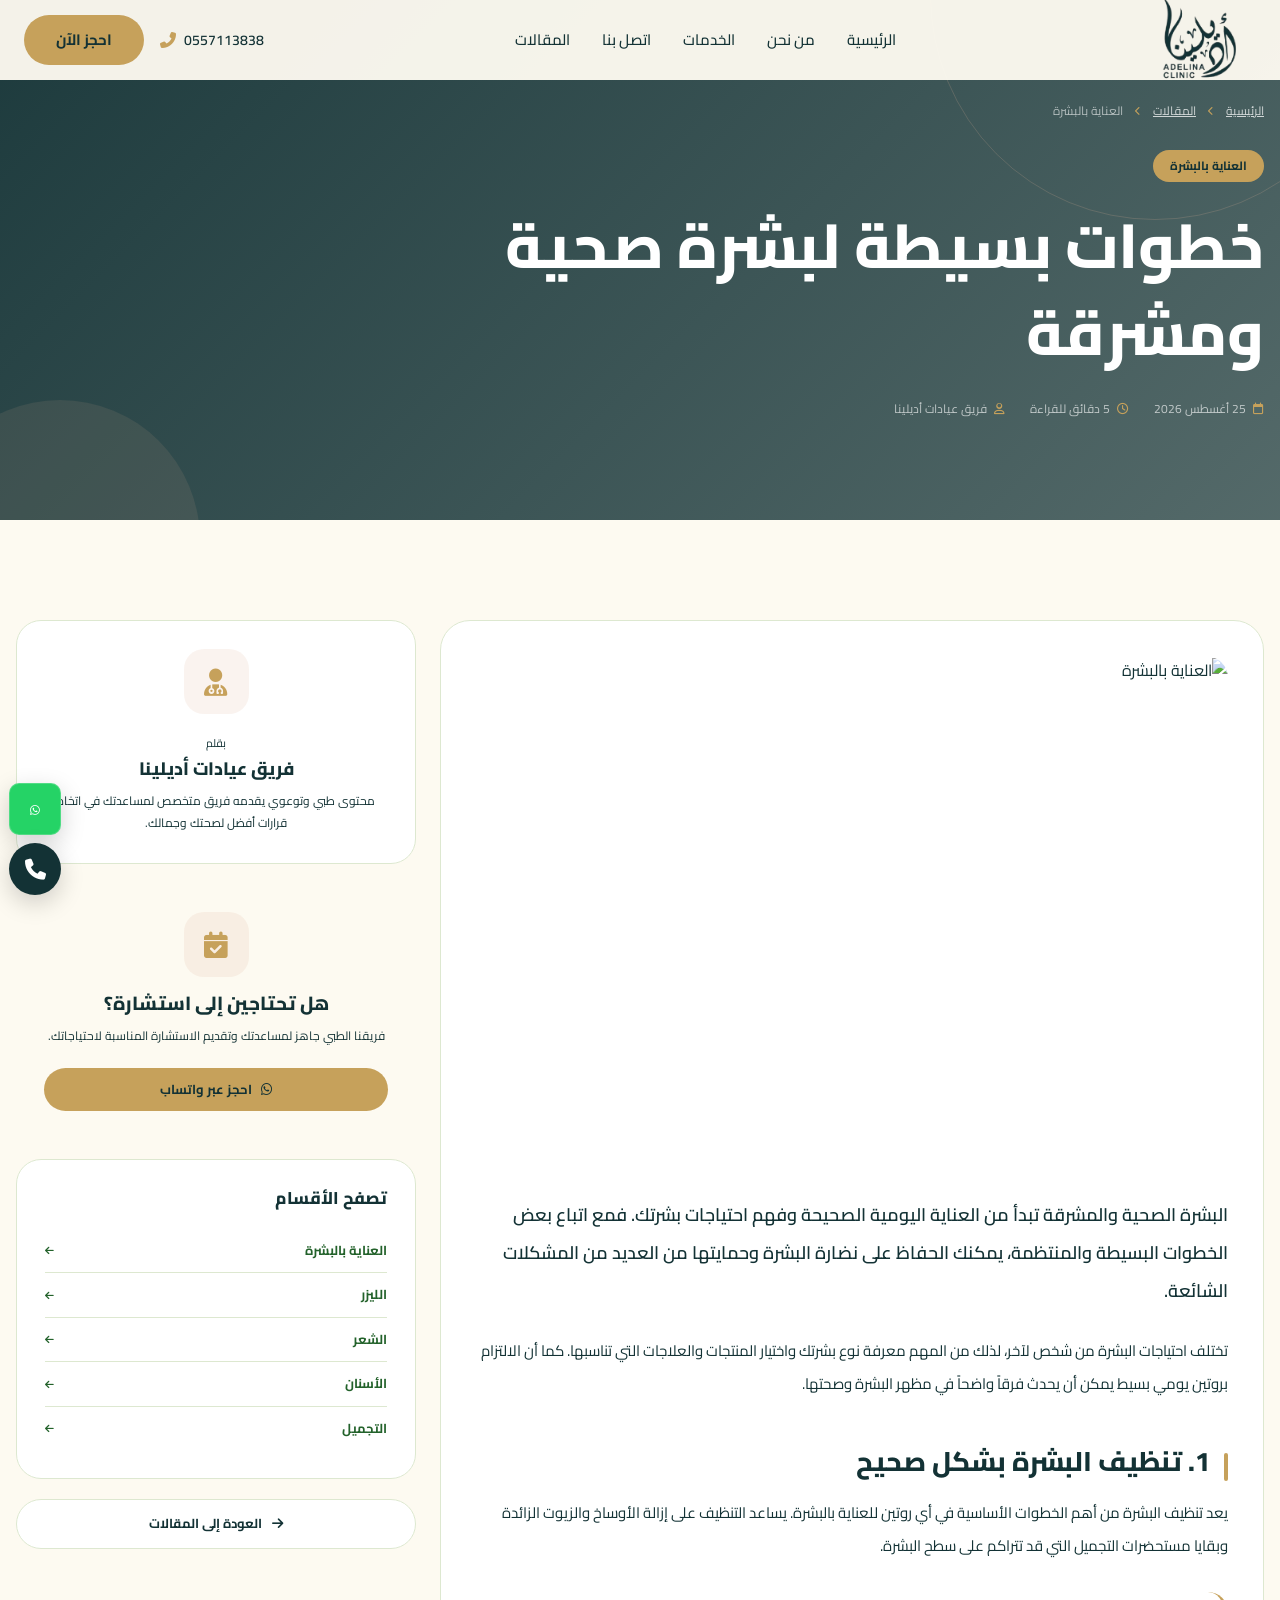
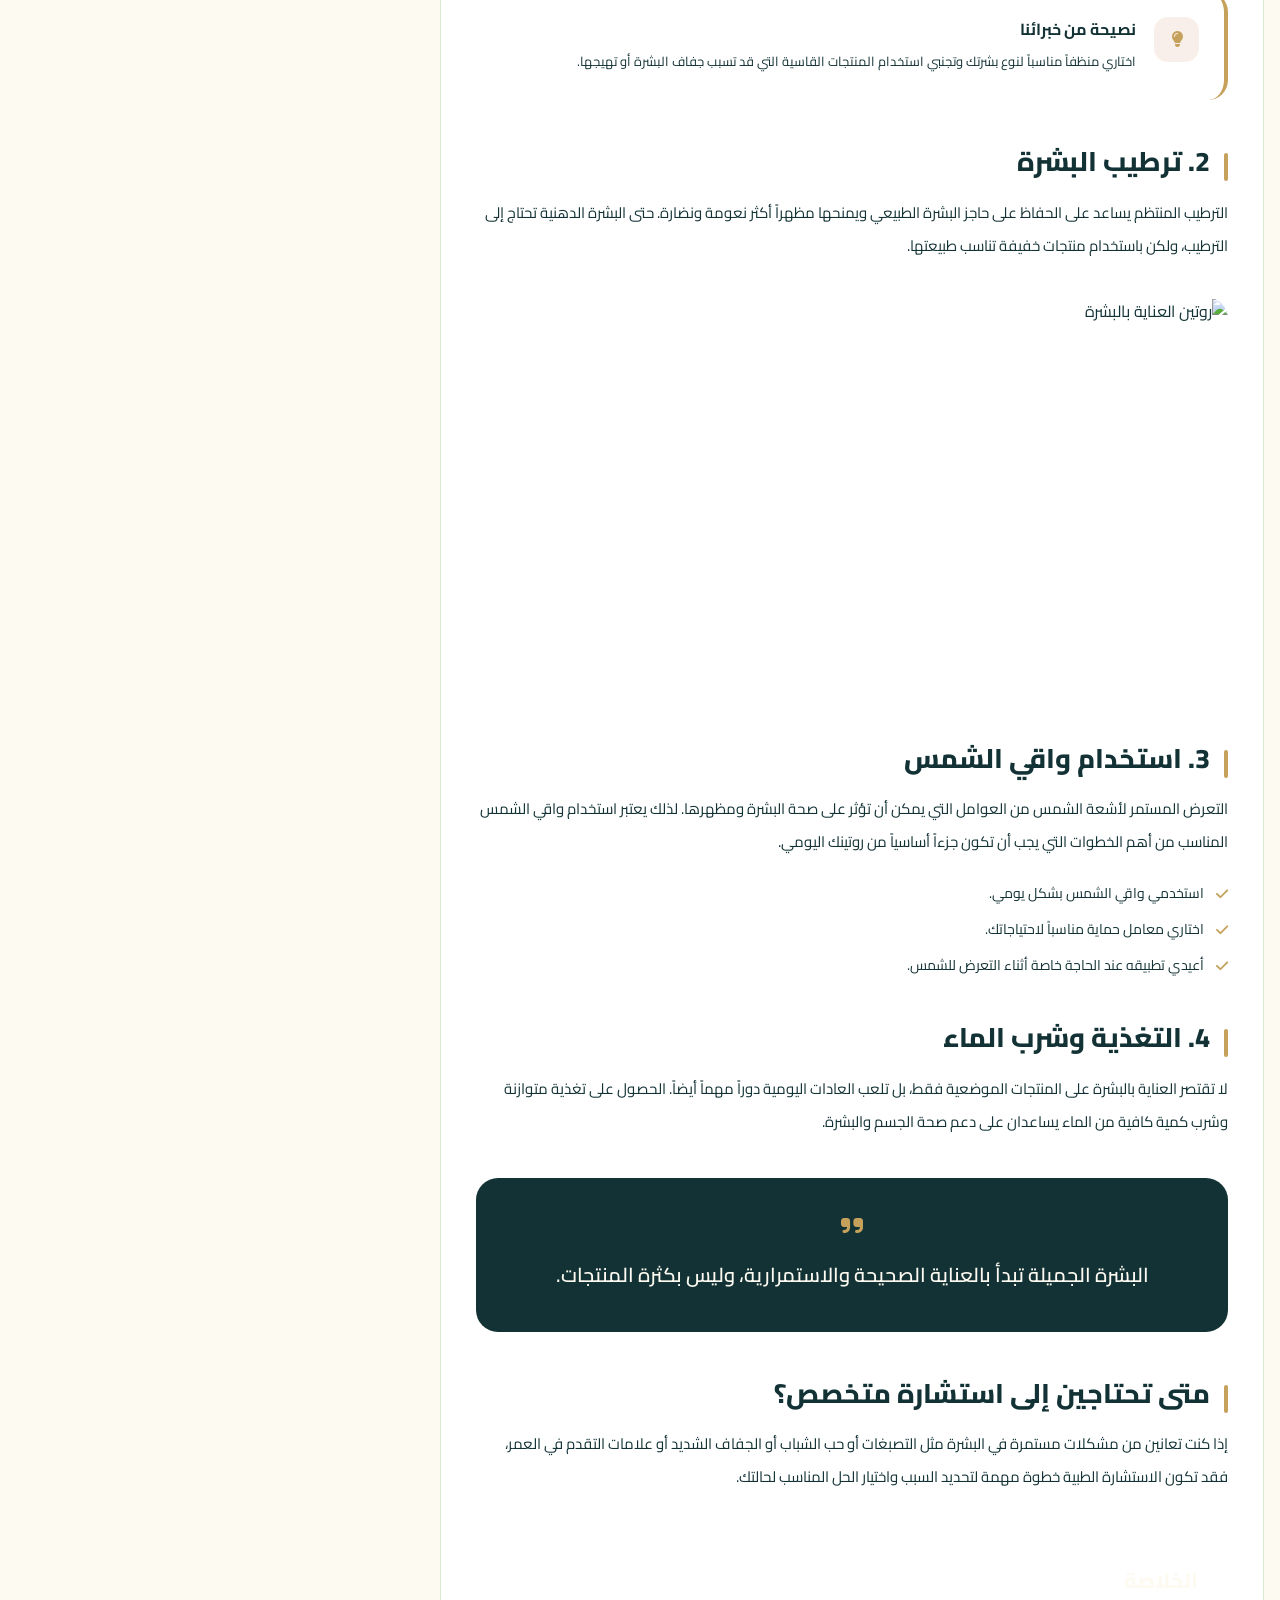
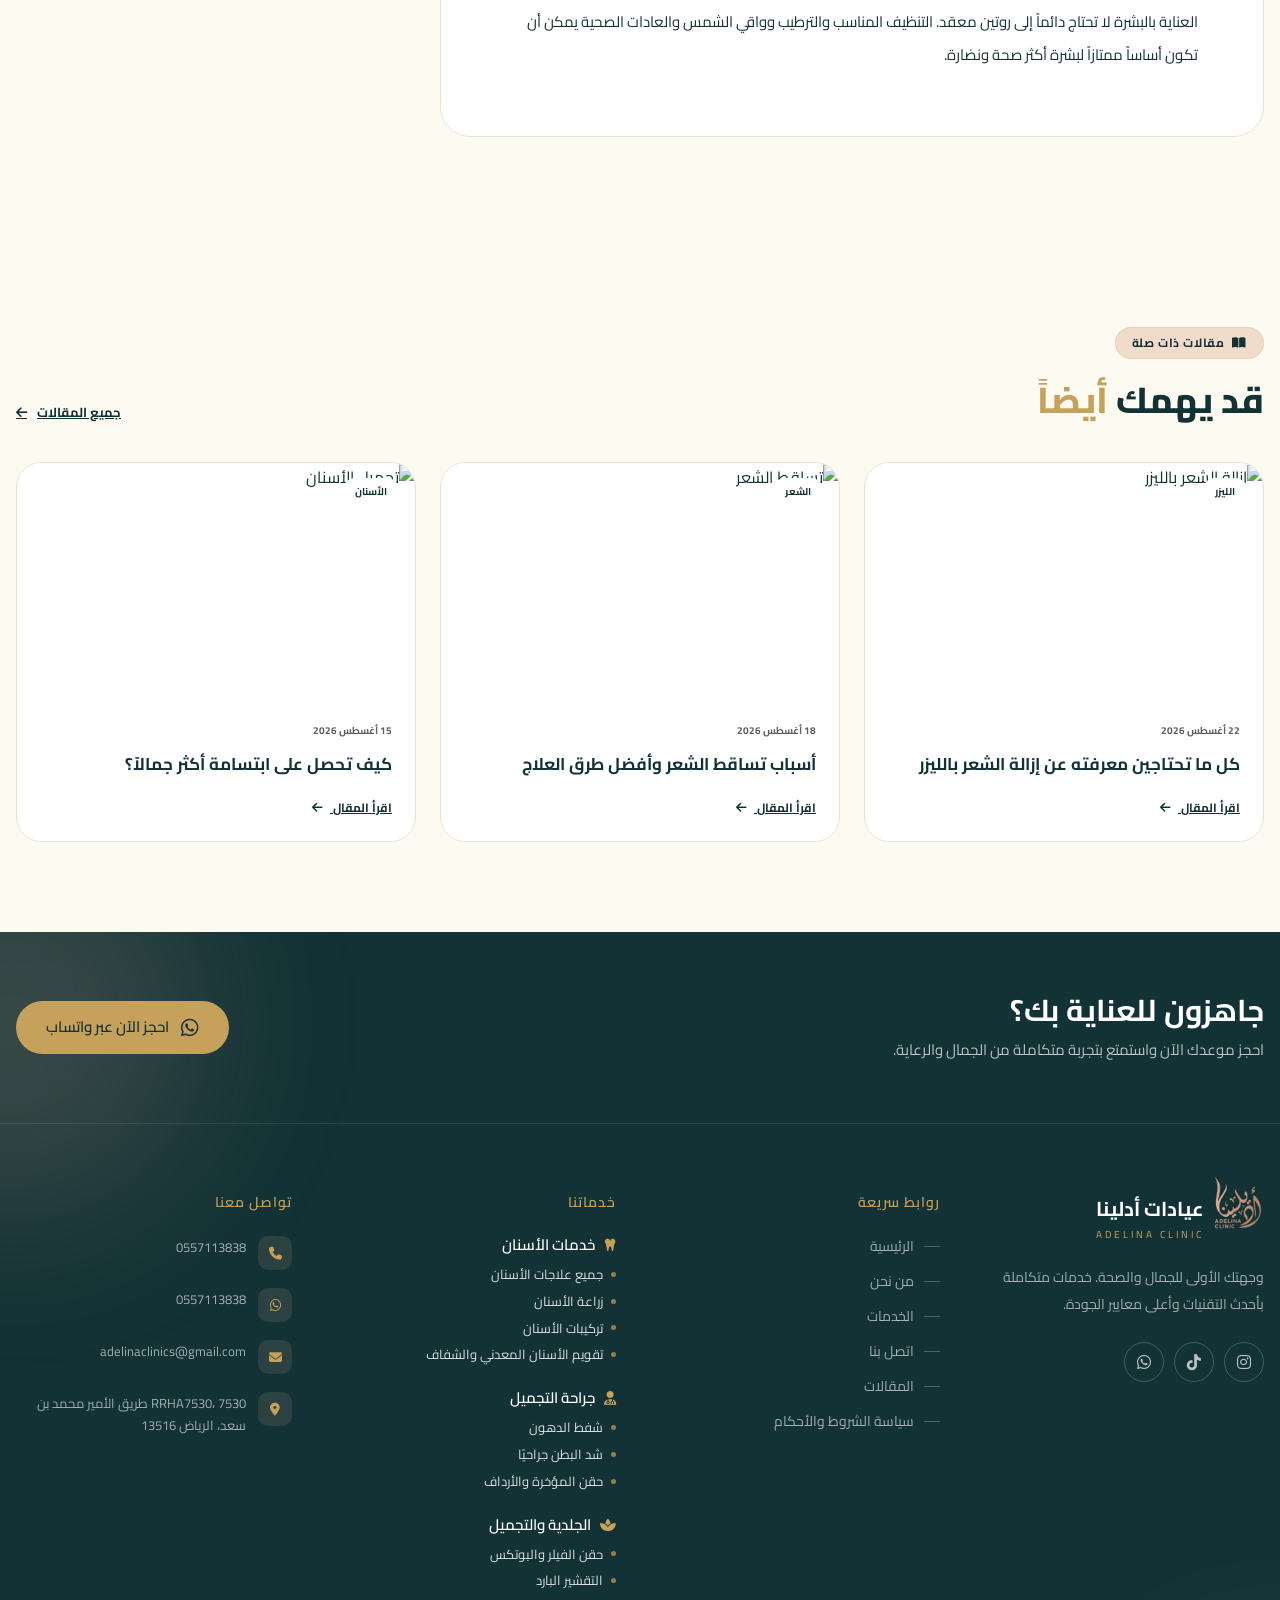
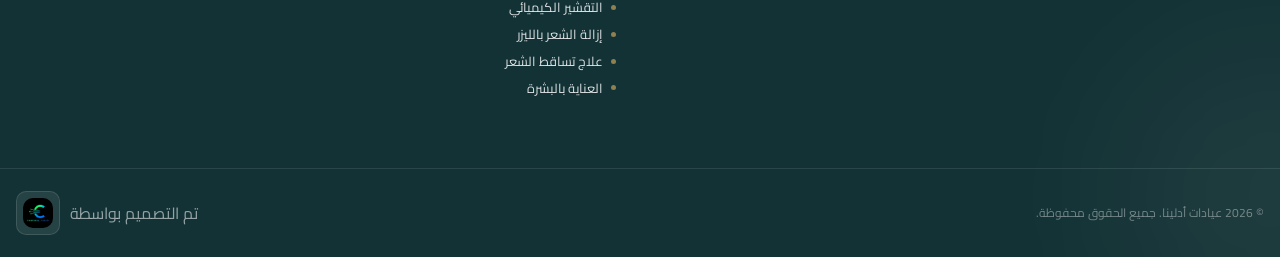
==== commit a9d8ed00: "second commit" ====
--- a/blog-details.html
+++ b/blog-details.html
@@ -177,8 +177,7 @@
       <div class="header-inner">
         <a href="/" class="logo-wrapper text-decoration-none">
           <div class="logo-icon py-3">
-            <img src="images/logo-5.png" height="100" alt="" class="main-logo" />
-            <img src="images/logo-4.png" height="98" alt="" class="scroll-logo" />
+            <img src="images/logo-4.png" height="98" alt="" class="" />
           </div>
         </a>
 
@@ -227,8 +226,7 @@
       <div class="mobile-logo">
         <a href="/" class="logo-wrapper text-decoration-none">
           <div class="logo-icon py-3">
-            <img src="images/logo-5.png" height="100" alt="" class="main-logo" />
-            <img src="images/logo-4.png" height="98" alt="" class="scroll-logo" />
+            <img src="images/logo-4.png" height="98" alt="" />
           </div>
         </a>
       </div>
@@ -652,7 +650,12 @@
                   المقالات
                 </a>
               </li>
-
+               <li>
+                <a href="policy.html">
+                  <span></span>
+                  سياسة الشروط والأحكام
+                </a>
+              </li>
             </ul>
 
           </div>
@@ -888,18 +891,17 @@
 
                         <!-- Booking -->
                         <a
-                            href="/#contact"
+                            href="/#offers"
                             class="mobile-nav-item mobile-nav-booking"
                             aria-label="احجز الآن">
                             <div class="booking-circle">
-                                <i class="fa-regular fa-calendar-days"></i>
+                            <span class="fw-bold d-inline-block text-white">العروض</span>
                             </div>
 
-                            <span>احجز الآن</span>
                         </a>
 
                         <!-- Doctors -->
-                        <a href="#doctors" class="mobile-nav-item"
+                        <a href="doctors.html" class="mobile-nav-item"
                             aria-label="الأطباء">
                             <i class="fa-solid fa-user-doctor"></i>
                             <span>الأطباء</span>
--- a/css/index.css
+++ b/css/index.css
@@ -8194,4 +8194,428 @@
 
 .offer-image-btn:hover .video-play-icon {
     transform: translate(-50%, -50%) scale(1.1);
-}+}
+/* =========================
+   Terms Section
+========================= */
+
+.terms-section {
+    padding: 80px 0 100px;
+}
+
+
+/* =========================
+   Sidebar
+========================= */
+
+.terms-sidebar {
+    position: sticky;
+    top: 110px;
+    background: var(--card);
+    border: 1px solid var(--border);
+    border-radius: 24px;
+    padding: 24px;
+    box-shadow: 0 15px 40px rgba(19, 50, 53, 0.05);
+}
+
+.sidebar-header {
+    display: flex;
+    align-items: center;
+    gap: 13px;
+    padding-bottom: 20px;
+    margin-bottom: 12px;
+    border-bottom: 1px solid var(--border);
+}
+
+.sidebar-header > span {
+    width: 43px;
+    height: 43px;
+    flex-shrink: 0;
+    border-radius: 13px;
+    background: var(--secondary);
+    color: var(--primary);
+    display: flex;
+    align-items: center;
+    justify-content: center;
+}
+
+.sidebar-header h3 {
+    font-size: 15px;
+    font-weight: 800;
+    margin-bottom: 2px;
+}
+
+.sidebar-header p {
+    font-size: 10px;
+    color: var(--muted-foreground);
+    margin: 0;
+}
+
+.terms-nav {
+    display: flex;
+    flex-direction: column;
+    gap: 4px;
+}
+
+.terms-nav a {
+    display: flex;
+    align-items: center;
+    gap: 11px;
+    padding: 11px 12px;
+    border-radius: 11px;
+    color: var(--muted-foreground);
+    font-size: 12px;
+    font-weight: 600;
+    transition: 0.25s ease;
+}
+
+.terms-nav a span {
+    width: 30px;
+    height: 30px;
+    border-radius: 8px;
+    display: flex;
+    align-items: center;
+    justify-content: center;
+    background: #f5f7ef;
+    color: var(--primary);
+    transition: 0.25s ease;
+}
+
+.terms-nav a:hover,
+.terms-nav a.active {
+    background: var(--primary);
+    color: white;
+}
+
+.terms-nav a:hover span,
+.terms-nav a.active span {
+    background: var(--accent);
+    color: var(--primary);
+}
+
+
+/* =========================
+   Terms Cards
+========================= */
+
+.terms-content {
+    display: flex;
+    flex-direction: column;
+    gap: 24px;
+}
+
+.terms-card {
+    background: var(--card);
+    border: 1px solid var(--border);
+    border-radius: 24px;
+    padding: 35px;
+    box-shadow: 0 12px 35px rgba(19, 50, 53, 0.04);
+    scroll-margin-top: 110px;
+    transition: 0.3s ease;
+}
+
+.terms-card:hover {
+    box-shadow: 0 18px 45px rgba(19, 50, 53, 0.07);
+}
+
+.terms-card-title {
+    display: flex;
+    align-items: center;
+    gap: 15px;
+    margin-bottom: 22px;
+}
+
+.title-icon {
+    width: 52px;
+    height: 52px;
+    border-radius: 16px;
+    background: var(--secondary);
+    color: var(--primary);
+    display: flex;
+    align-items: center;
+    justify-content: center;
+    font-size: 20px;
+    flex-shrink: 0;
+}
+
+.terms-card-title span {
+    display: block;
+    color: var(--accent);
+    font-size: 10px;
+    font-weight: 800;
+    letter-spacing: 1px;
+}
+
+.terms-card-title h2 {
+    font-size: 21px;
+    font-weight: 800;
+    margin: 0;
+}
+
+.terms-card p {
+    color: var(--muted-foreground);
+    font-size: 14px;
+    margin-bottom: 15px;
+}
+
+.terms-card p:last-child {
+    margin-bottom: 0;
+}
+
+
+/* =========================
+   Lists
+========================= */
+
+.terms-list {
+    list-style: none;
+    padding: 0;
+    margin: 20px 0 0;
+}
+
+.terms-list li {
+    display: flex;
+    align-items: flex-start;
+    gap: 10px;
+    color: var(--muted-foreground);
+    font-size: 13px;
+    margin-bottom: 11px;
+}
+
+.terms-list li i {
+    color: var(--accent);
+    margin-top: 6px;
+}
+
+
+/* =========================
+   Info Box
+========================= */
+
+.info-box {
+    display: flex;
+    align-items: flex-start;
+    gap: 13px;
+    background: #f7f8f2;
+    border-right: 3px solid var(--accent);
+    padding: 16px 18px;
+    border-radius: 12px;
+    margin-top: 22px;
+}
+
+.info-box i {
+    color: var(--accent);
+    margin-top: 5px;
+}
+
+.info-box p {
+    margin: 0;
+    font-size: 12px;
+}
+
+
+/* =========================
+   Mini Cards
+========================= */
+
+.terms-grid {
+    display: grid;
+    grid-template-columns: repeat(2, 1fr);
+    gap: 15px;
+    margin-top: 22px;
+}
+
+.mini-card {
+    padding: 20px;
+    background: #f8f9f4;
+    border: 1px solid var(--border);
+    border-radius: 17px;
+}
+
+.mini-card > i {
+    color: var(--accent);
+    font-size: 21px;
+    margin-bottom: 12px;
+}
+
+.mini-card h4 {
+    font-size: 14px;
+    font-weight: 800;
+    margin-bottom: 5px;
+}
+
+.mini-card p {
+    font-size: 11px;
+    margin: 0;
+}
+
+
+/* =========================
+   Warning
+========================= */
+
+.warning-box {
+    display: flex;
+    align-items: flex-start;
+    gap: 15px;
+    background: #fffaf0;
+    border: 1px solid rgba(198, 161, 91, 0.35);
+    border-radius: 17px;
+    padding: 20px;
+    margin-top: 22px;
+}
+
+.warning-icon {
+    width: 42px;
+    height: 42px;
+    border-radius: 12px;
+    background: rgba(198, 161, 91, 0.15);
+    color: var(--accent);
+    display: flex;
+    align-items: center;
+    justify-content: center;
+    flex-shrink: 0;
+}
+
+.warning-box h4 {
+    font-size: 14px;
+    font-weight: 800;
+    margin-bottom: 4px;
+}
+
+.warning-box p {
+    font-size: 12px;
+    margin: 0;
+}
+
+
+/* =========================
+   Privacy
+========================= */
+
+.privacy-features {
+    display: grid;
+    grid-template-columns: repeat(3, 1fr);
+    gap: 12px;
+    margin-top: 22px;
+}
+
+.privacy-features div {
+    display: flex;
+    flex-direction: column;
+    align-items: center;
+    justify-content: center;
+    gap: 7px;
+    padding: 18px 10px;
+    border-radius: 15px;
+    background: #f7f8f3;
+    color: var(--primary);
+    text-align: center;
+}
+
+.privacy-features i {
+    color: var(--accent);
+    font-size: 20px;
+}
+
+.privacy-features span {
+    font-size: 11px;
+    font-weight: 700;
+}
+
+
+/* =========================
+   Contact
+========================= */
+
+.contact-terms {
+    background: var(--primary);
+    color: white;
+    border-radius: 25px;
+    padding: 32px;
+    display: flex;
+    align-items: center;
+    gap: 20px;
+    scroll-margin-top: 110px;
+    position: relative;
+    overflow: hidden;
+}
+
+.contact-terms::before {
+    content: "";
+    position: absolute;
+    width: 250px;
+    height: 250px;
+    border: 1px solid rgba(255, 255, 255, 0.08);
+    border-radius: 50%;
+    left: -120px;
+    bottom: -150px;
+}
+
+.contact-icon {
+    width: 58px;
+    height: 58px;
+    border-radius: 17px;
+    background: var(--accent);
+    color: var(--primary);
+    display: flex;
+    align-items: center;
+    justify-content: center;
+    font-size: 23px;
+    flex-shrink: 0;
+}
+
+.contact-text {
+    flex: 1;
+}
+
+.contact-text > span {
+    color: var(--accent);
+    font-size: 11px;
+    font-weight: 700;
+}
+
+.contact-text h2 {
+    font-size: 20px;
+    font-weight: 800;
+    margin: 2px 0 5px;
+}
+
+.contact-text p {
+    color: rgba(255, 255, 255, 0.7);
+    font-size: 11px;
+    margin: 0;
+}
+
+.contact-buttons {
+    display: flex;
+    gap: 8px;
+}
+
+.contact-btn,
+.whatsapp-btn {
+    border-radius: 10px;
+    padding: 9px 15px;
+    font-size: 11px;
+    font-weight: 700;
+}
+
+.contact-btn {
+    background: white;
+    color: var(--primary);
+}
+
+.contact-btn:hover {
+    background: var(--secondary);
+    color: var(--primary);
+}
+
+.whatsapp-btn {
+    border: 1px solid rgba(255, 255, 255, 0.2);
+    color: white;
+}
+
+.whatsapp-btn:hover {
+    background: white;
+    color: var(--primary);
+}
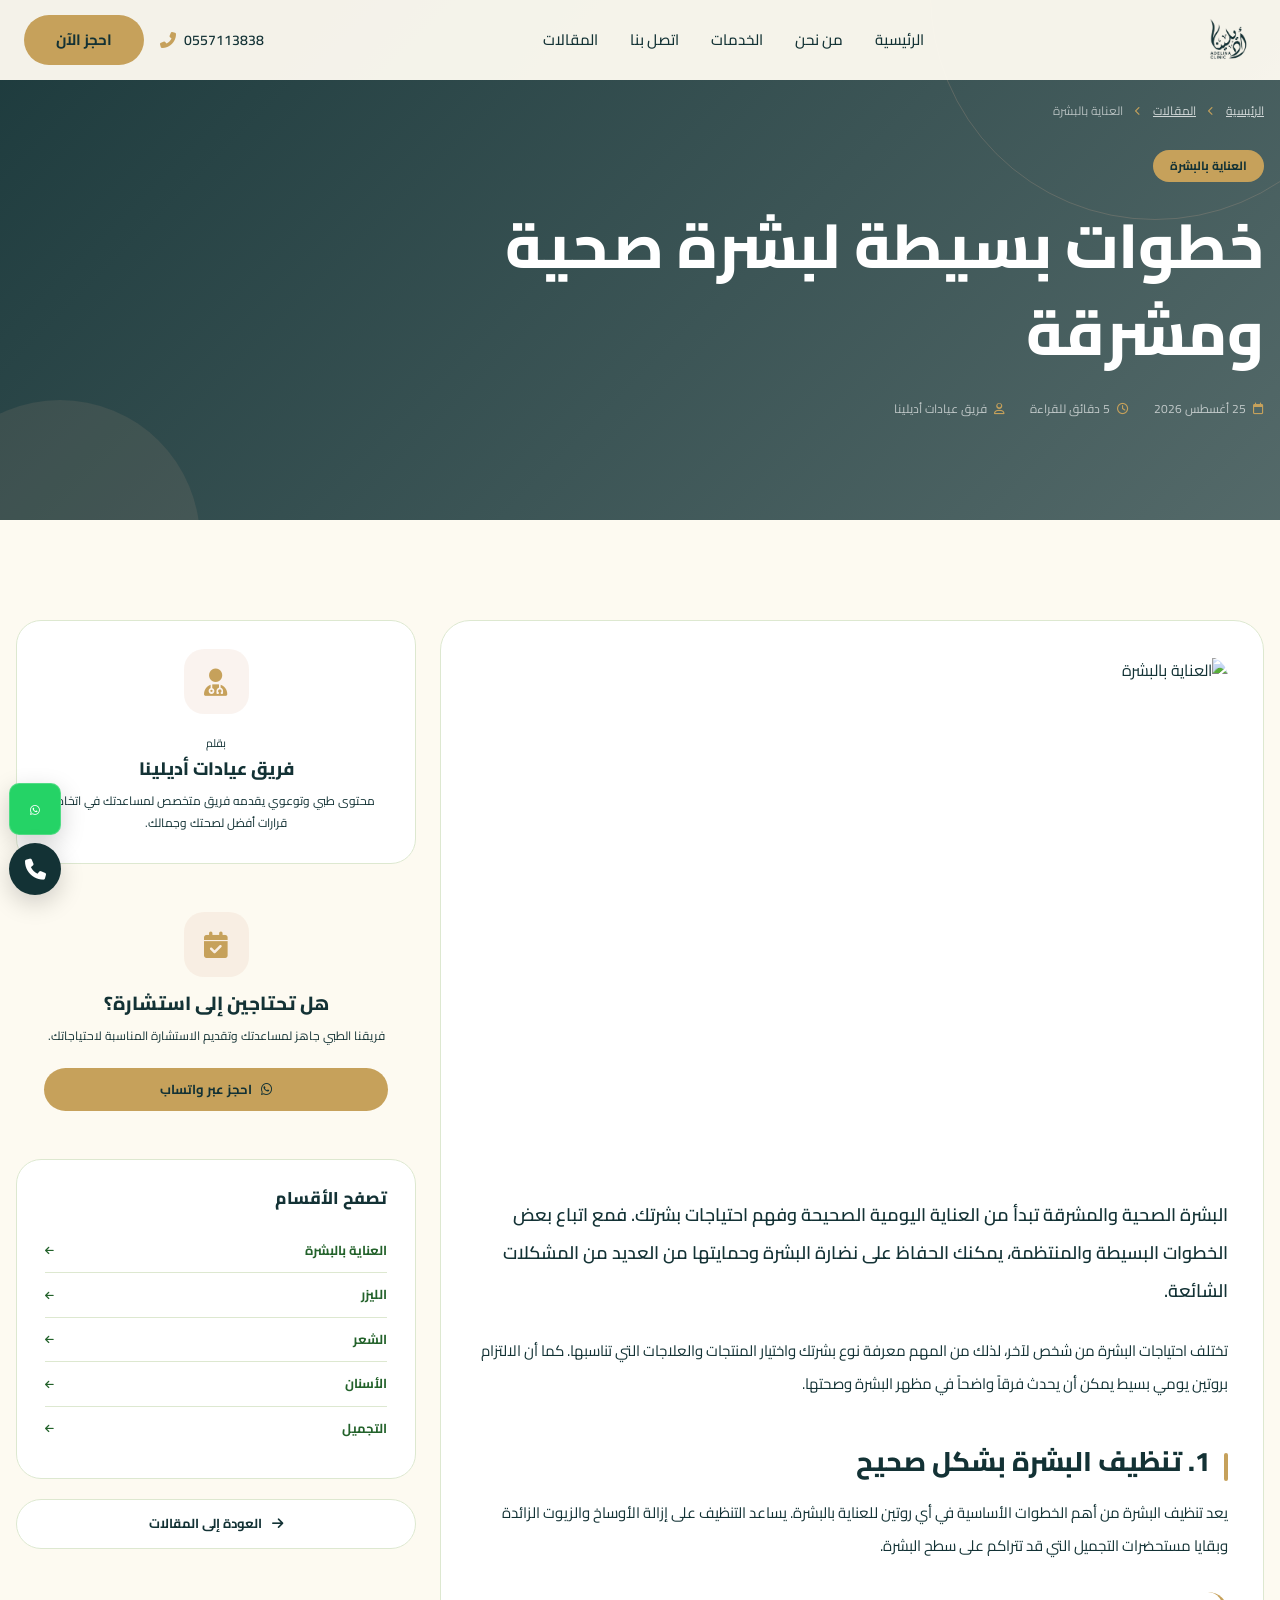
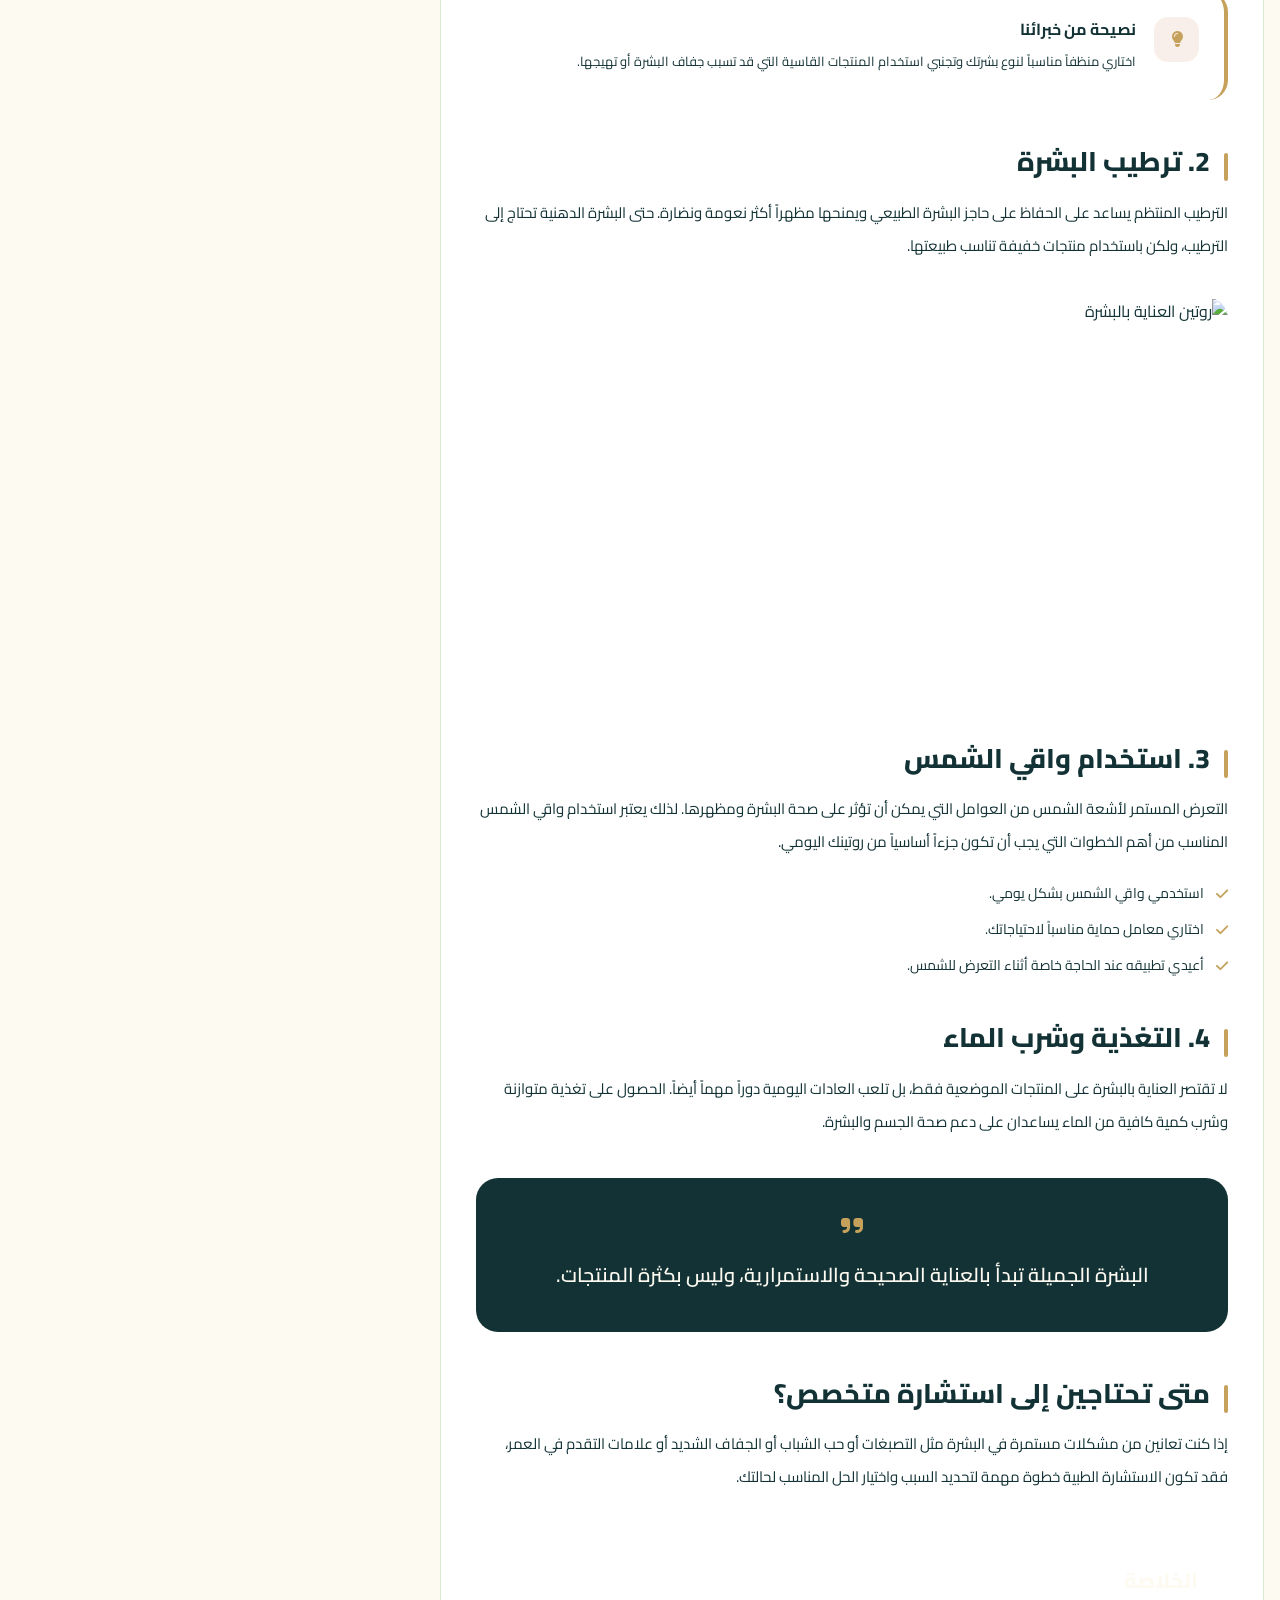
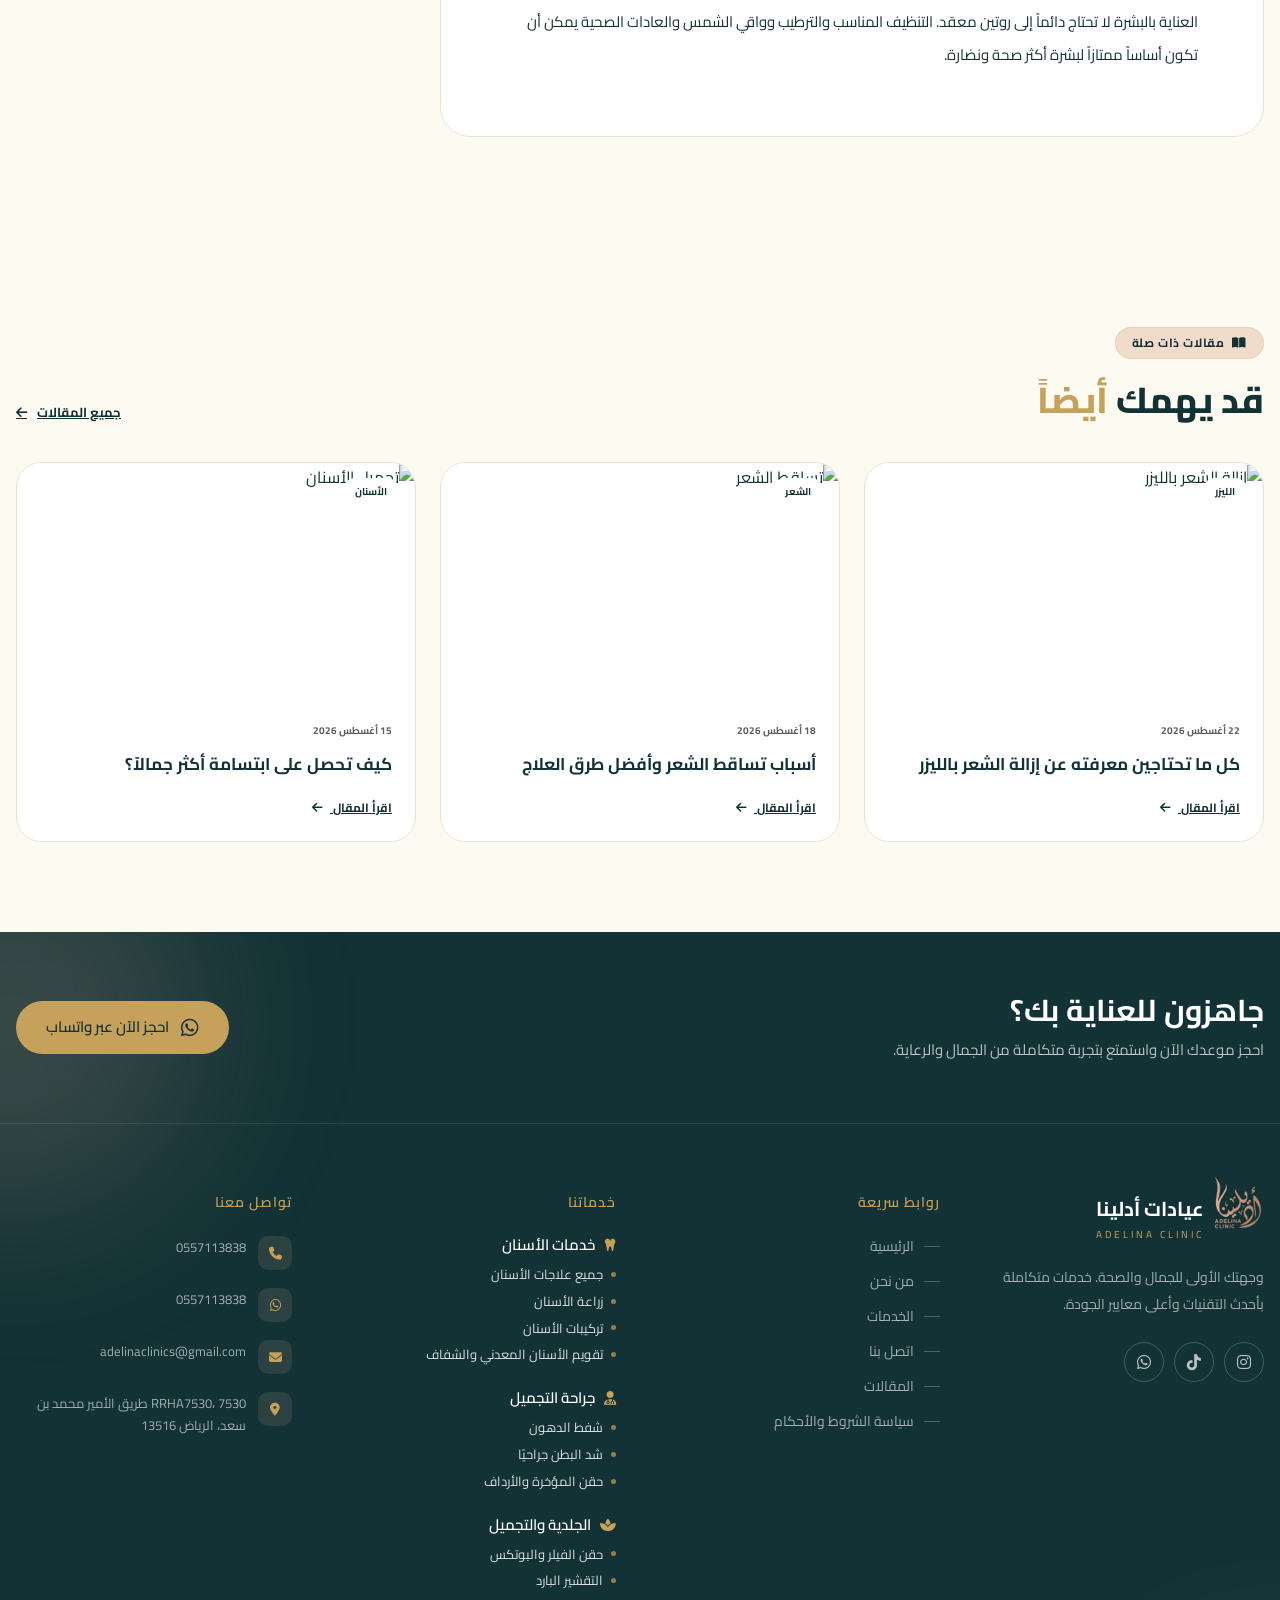
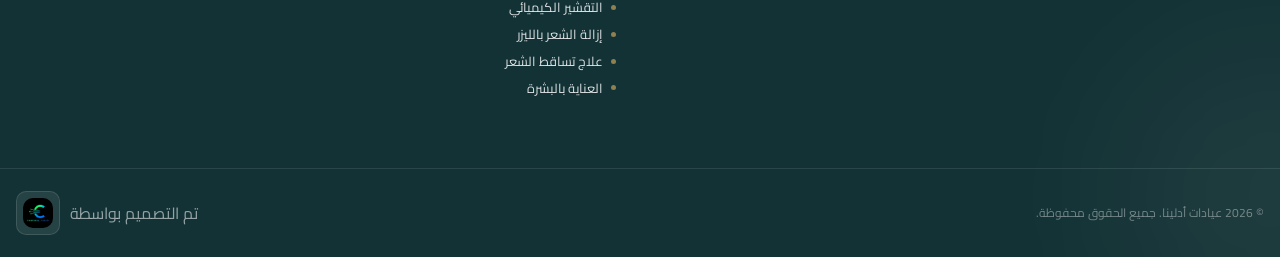
==== commit 77b51add: "logo edit commit" ====
--- a/blog-details.html
+++ b/blog-details.html
@@ -177,7 +177,7 @@
       <div class="header-inner">
         <a href="/" class="logo-wrapper text-decoration-none">
           <div class="logo-icon py-3">
-            <img src="images/logo-4.png" height="98" alt="" class="" />
+            <img src="images/logo-4.png" height="48" alt="" class="" />
           </div>
         </a>
 
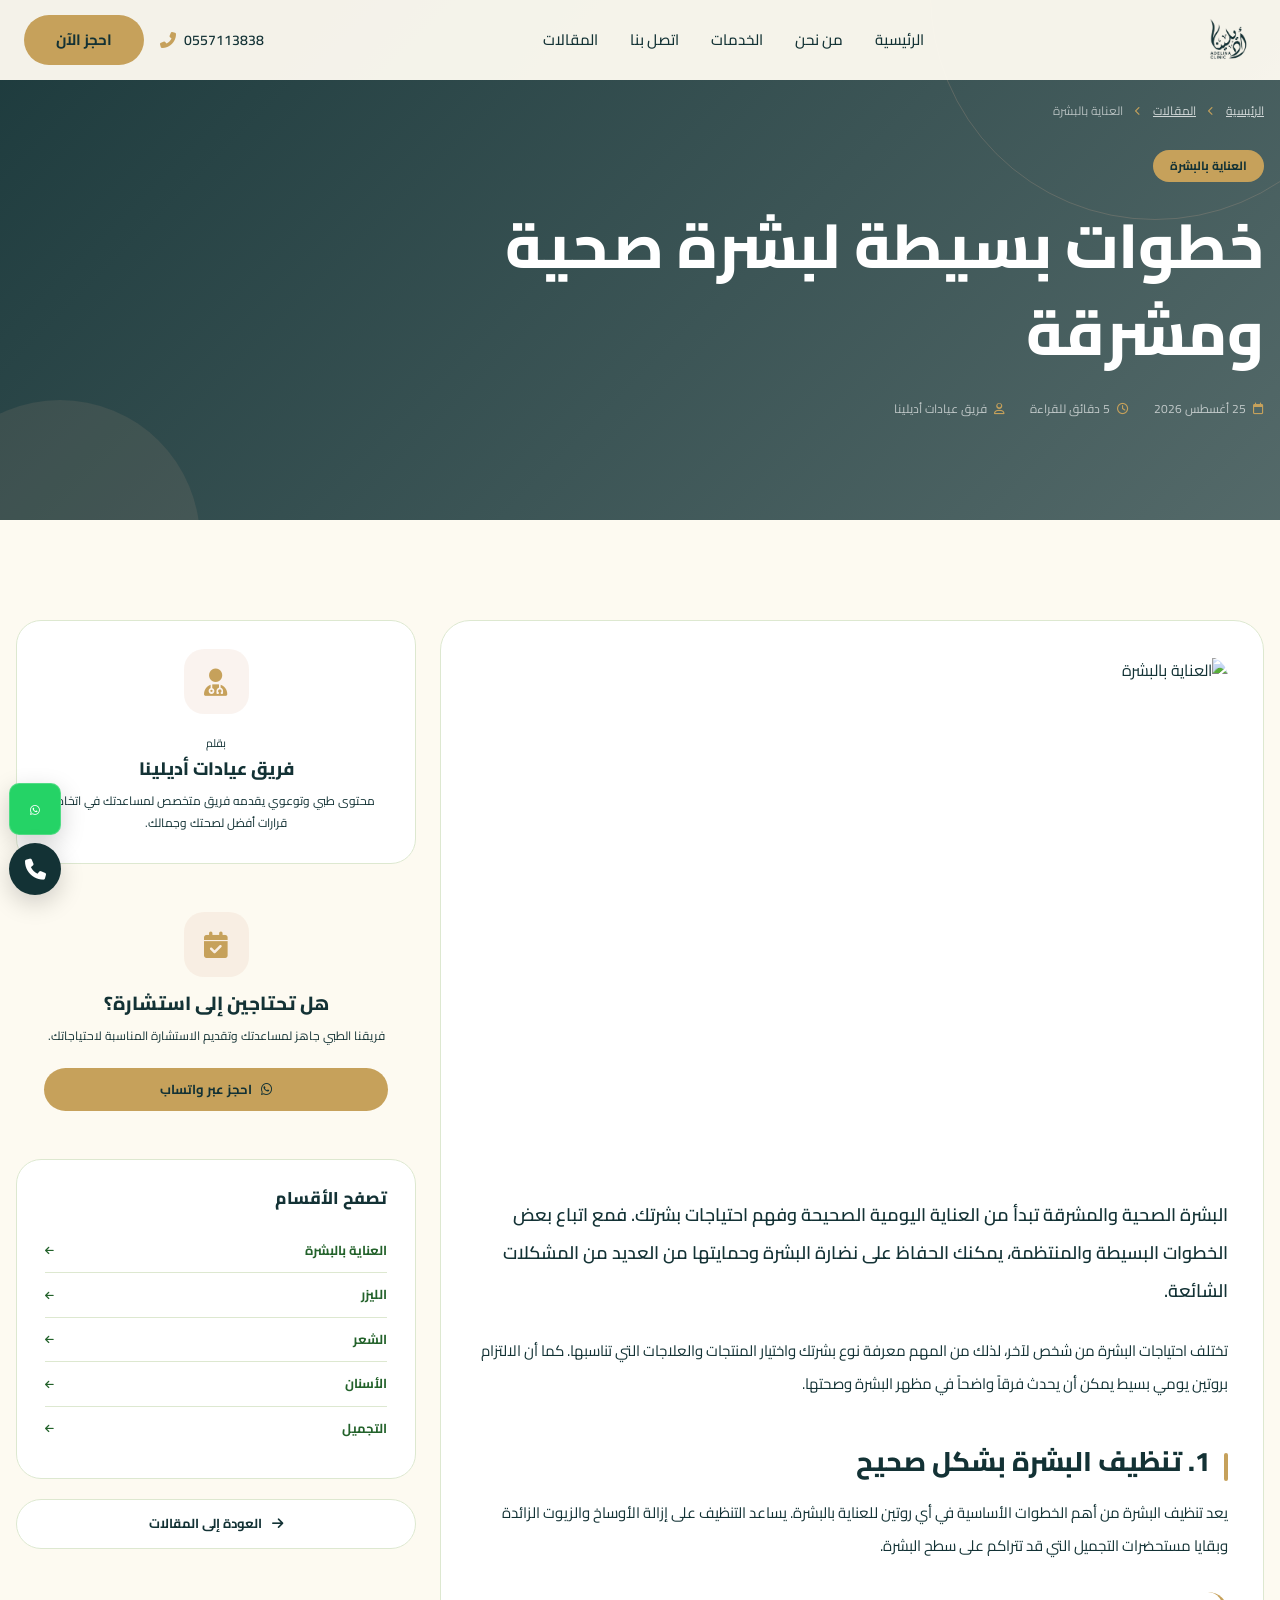
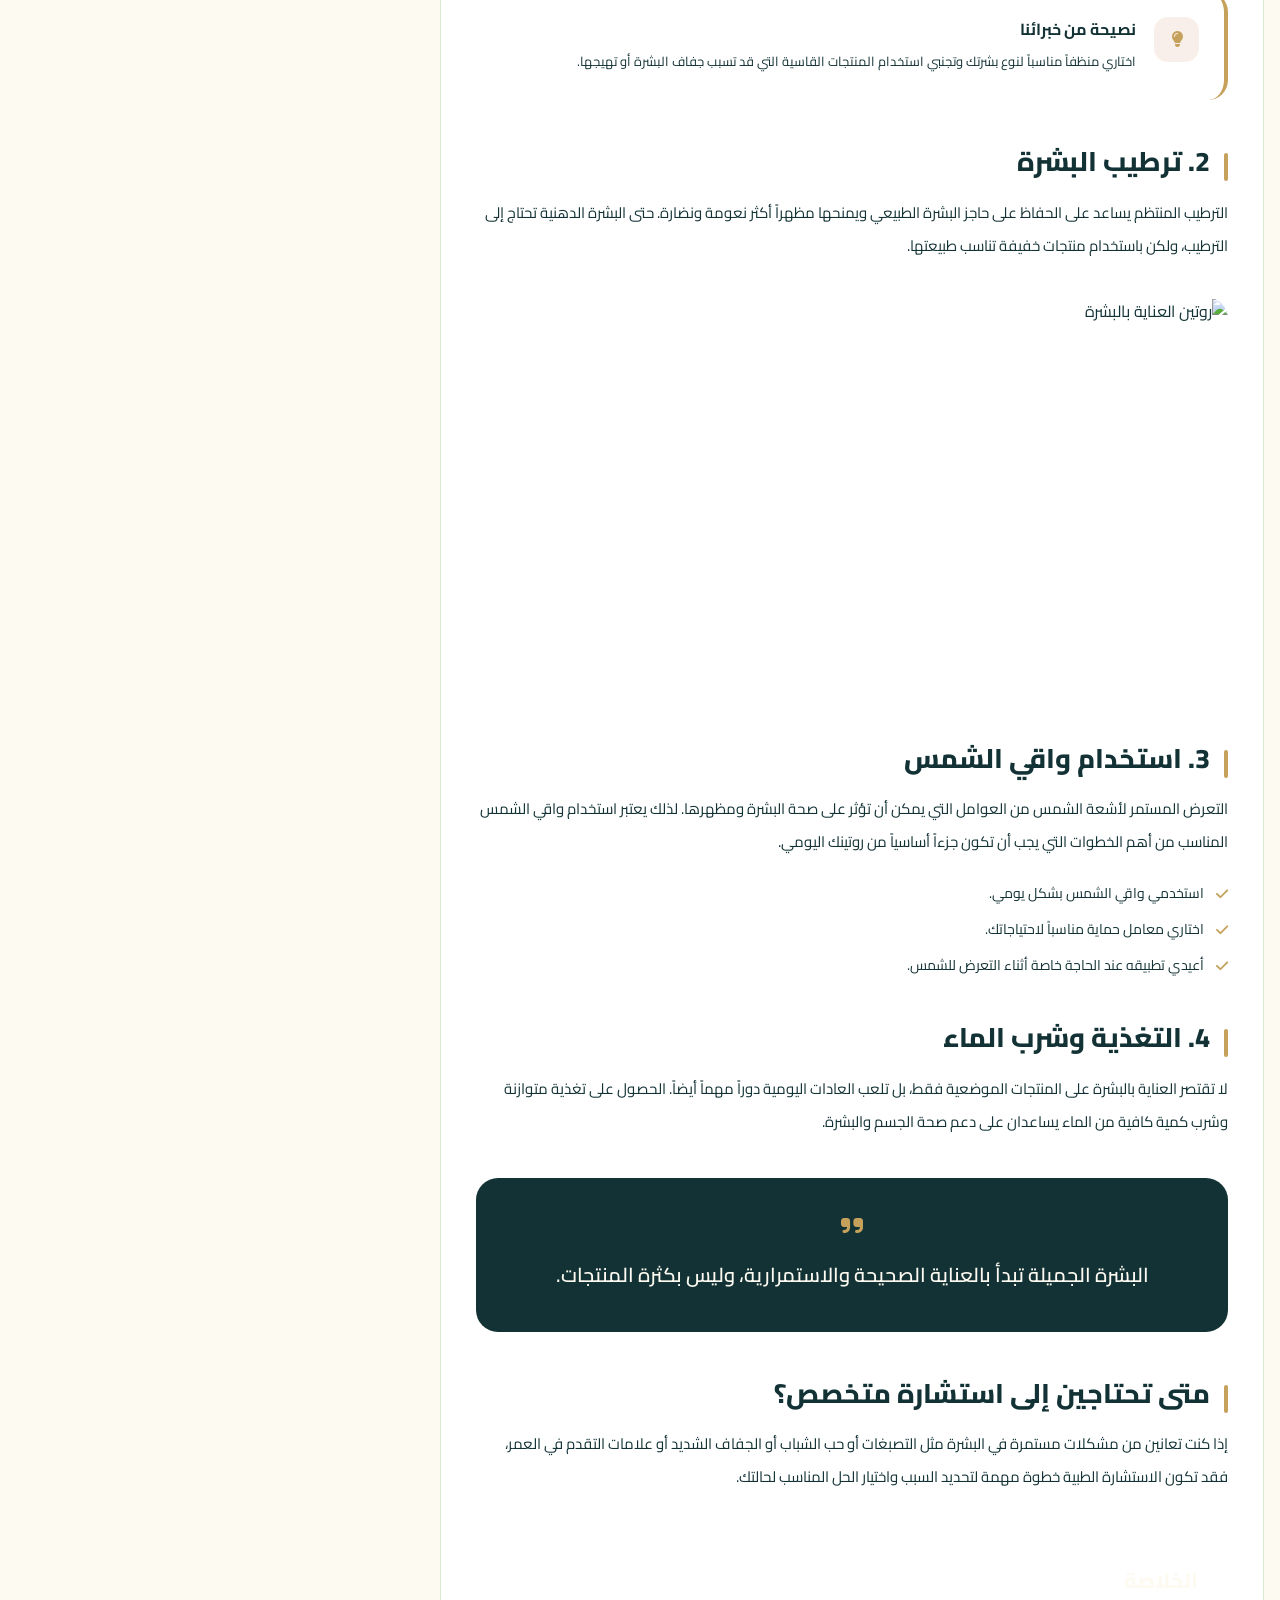
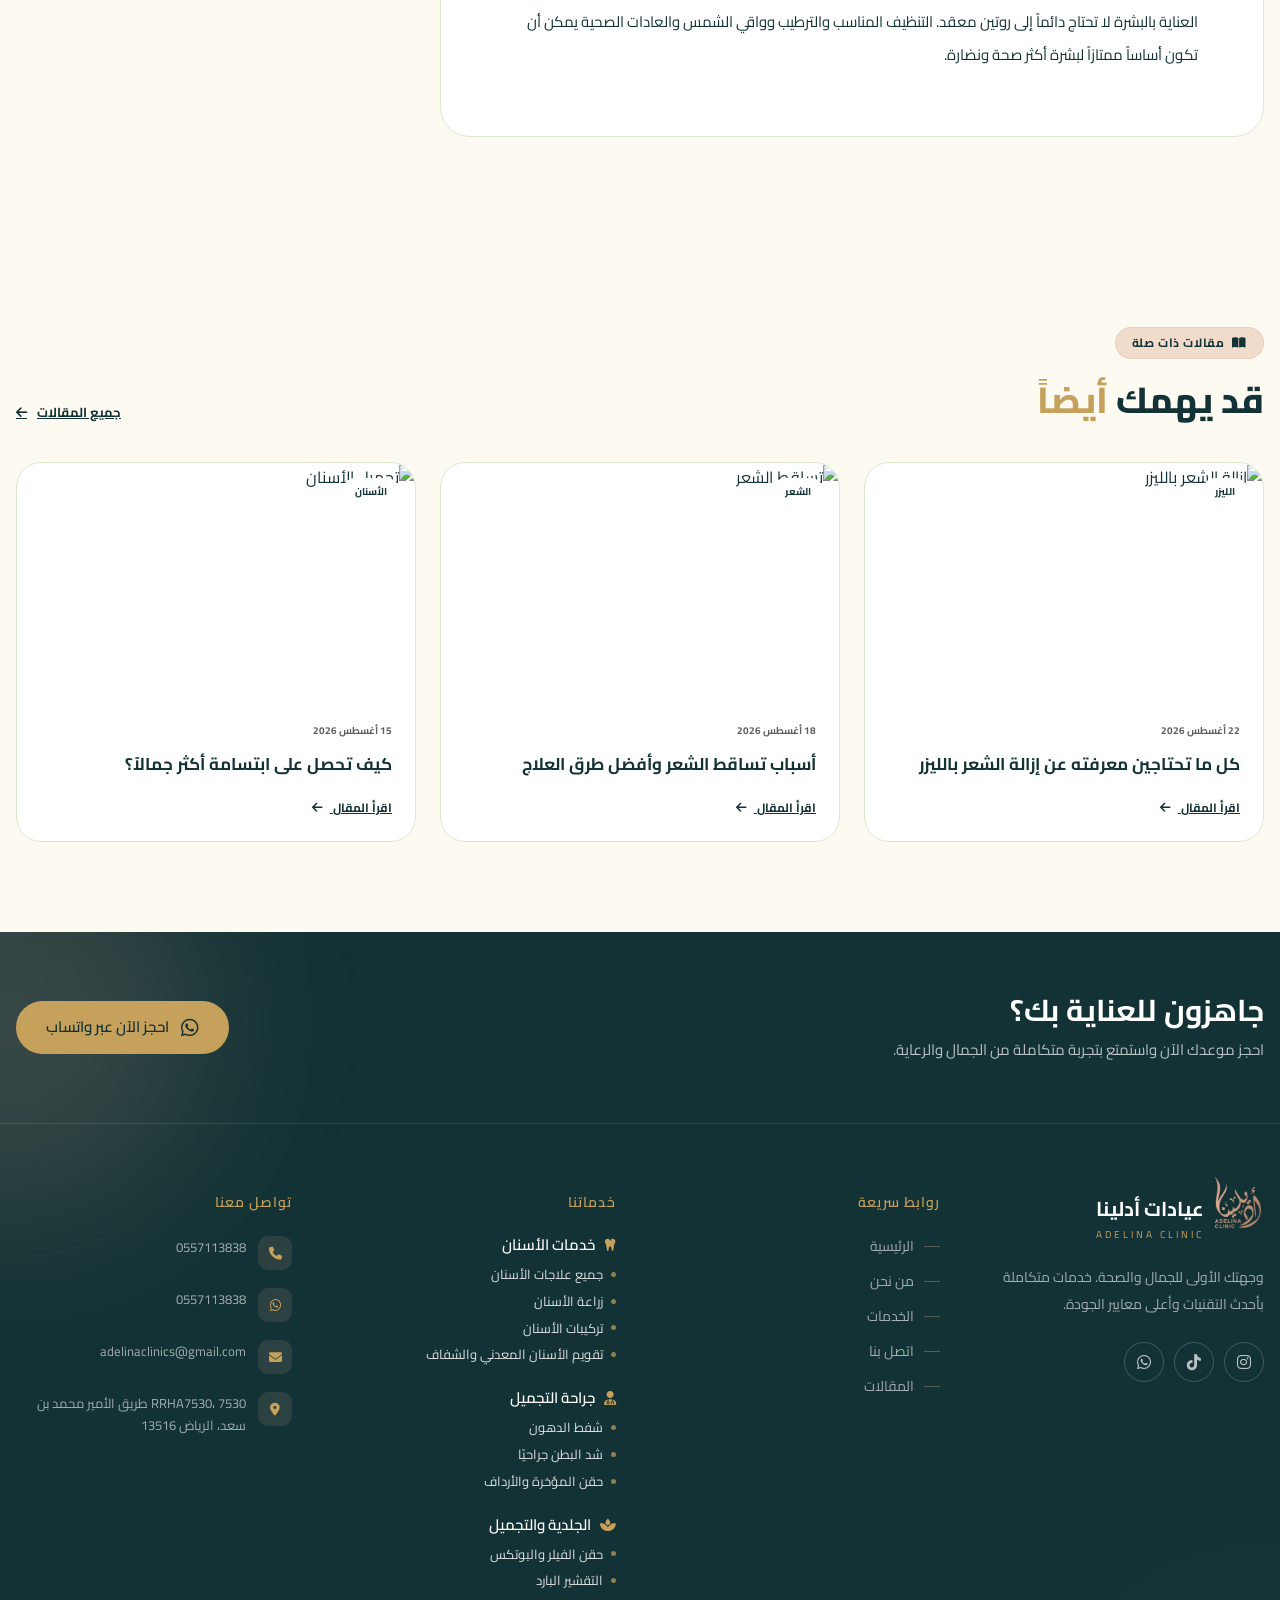
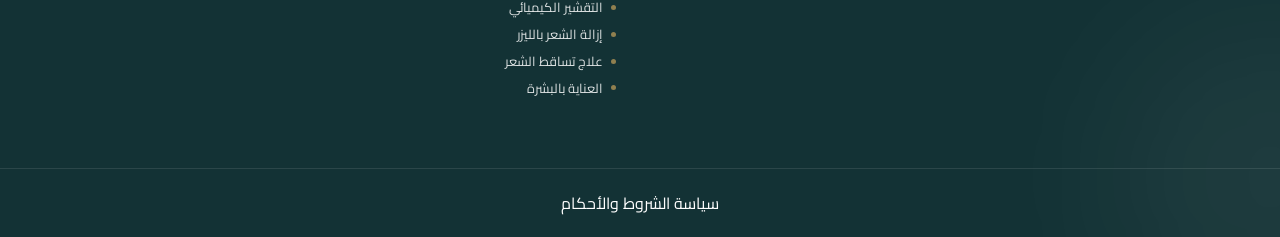
==== commit 77790864: "policy commit" ====
--- a/blog-details.html
+++ b/blog-details.html
@@ -650,12 +650,7 @@
                   المقالات
                 </a>
               </li>
-               <li>
-                <a href="policy.html">
-                  <span></span>
-                  سياسة الشروط والأحكام
-                </a>
-              </li>
+             
             </ul>
 
           </div>
@@ -669,7 +664,6 @@
 
             <div class="footer-services">
 
-              <!-- خدمات الأسنان -->
               <div class="footer-service-group">
                 <h5 class="footer-service-title">
                   <i class="fas fa-tooth"></i>
@@ -708,7 +702,6 @@
               </div>
 
 
-              <!-- جراحة التجميل -->
               <div class="footer-service-group">
                 <h5 class="footer-service-title">
                   <i class="fas fa-user-md"></i>
@@ -740,7 +733,6 @@
               </div>
 
 
-              <!-- الجلدية والتجميل -->
               <div class="footer-service-group">
                 <h5 class="footer-service-title">
                   <i class="fas fa-spa"></i>
@@ -871,7 +863,6 @@
 
  <nav class="mobile-bottom-nav d-lg-none" dir="rtl">
                     <div class="mobile-nav-container">
-                        <!-- WhatsApp -->
                         <a
                             href="https://wa.me/966557113838"
                             class="mobile-nav-item"
@@ -880,7 +871,6 @@
                             <span>واتساب</span>
                         </a>
 
-                        <!-- Contact -->
                         <a
                             href="tel:0557113838"
                             class="mobile-nav-item"
@@ -889,7 +879,6 @@
                             <span>اتصال</span>
                         </a>
 
-                        <!-- Booking -->
                         <a
                             href="/#offers"
                             class="mobile-nav-item mobile-nav-booking"
@@ -900,14 +889,12 @@
 
                         </a>
 
-                        <!-- Doctors -->
                         <a href="doctors.html" class="mobile-nav-item"
                             aria-label="الأطباء">
                             <i class="fa-solid fa-user-doctor"></i>
                             <span>الأطباء</span>
                         </a>
 
-                        <!-- Consultation -->
                         <a href="/#departments" class="mobile-nav-item"
                             aria-label="التخصصات">
                             <i class="fa-solid fa-stethoscope"></i>
@@ -915,36 +902,13 @@
                         </a>
                     </div>
                 </nav>
-    <div class="footer-bottom">
-
-      <div class="container">
-
-        <div class="d-flex flex-column flex-lg-row  justify-content-between gap-4 align-items-center">
-
-          <div class="">
-            <p>
-              © 2026 عيادات أدلينا.
-              جميع الحقوق محفوظة.
-            </p>
-          </div>
-
-          <div class="">
-
-            <div class="designed-by">
-              <span>تم التصميم بواسطة</span>
-              <a target="_blank"
-                href="https://www.facebook.com/people/Comma-Tech/61592640578793/?rdid=HQ7dQs0n0LBNnqe0&share_url=https%3A%2F%2Fwww.facebook.com%2Fshare%2F19L7Z6fEWV%2F"
-                class="designer-logo" aria-label="الشركة المصممة">
-                <img src="images/logo-1.jpg" alt="الشركة المصممة" />
-              </a>
-            </div>
-
-          </div>
-
-        </div>
-
+     <div class="footer-bottom d-flex justify-content-center align-items-center">
+      <div class="container ">
+       <a href="policy.html" class="text-white text-center text-decoration-none d-inline-block w-100">
+                  <span></span>
+                  سياسة الشروط والأحكام
+        </a>
       </div>
-
     </div>
 
   </footer>
--- a/css/index.css
+++ b/css/index.css
@@ -4734,7 +4734,6 @@
   align-items: center;
 }
 
-/* Content */
 
 .booking-content {
   max-width: 850px;
@@ -6930,9 +6929,7 @@
     padding-right: 5px;
   }
 }
-/* ==============================
-   MEDIA MODAL
-================================ */
+
 
 #mediaModal .modal-dialog {
   max-width: 1100px;
@@ -6943,7 +6940,6 @@
   background: #133235;
 }
 
-/* Image & Video */
 .modal-media {
   display: block;
   width: 100%;
@@ -6954,7 +6950,6 @@
   margin: auto;
 }
 
-/* Video specifically */
 #modalMediaContainer video {
   width: 100%;
   height: auto;
@@ -6962,7 +6957,6 @@
   background: var(--accent-foreground);
 }
 
-/* Image specifically */
 #modalImage {
   width: 100%;
   height: auto;
@@ -6972,13 +6966,11 @@
   border-radius: 30px;
 }
 
-/* Close button */
 #mediaModal .btn-close {
   opacity: 1;
   box-shadow: 0 3px 15px rgba(0, 0, 0, 0.2);
 }
 
-/* Mobile */
 @media (max-width: 768px) {
   #mediaModal .modal-dialog {
     width: 96%;
@@ -7065,9 +7057,7 @@
   }
 }
 
-/* ================================
-Offers Section
-================================ */
+
 
 .offers-section {
   position: relative;
@@ -7083,7 +7073,6 @@
   line-height: 1.9;
 }
 
-/* Swiper */
 
 .offersSwiper {
   position: relative;
@@ -7107,7 +7096,6 @@
   z-index: 10;
   box-shadow: 0 15px 35px rgba(0, 0, 0, 0.15);
 }
-/* Offer Card */
 
 .offer-card {
   position: relative;
@@ -7145,7 +7133,6 @@
   transform: scale(1.04);
 }
 
-/* Navigation */
 
 .offers-prev,
 .offers-next {
@@ -7195,7 +7182,6 @@
   transform: translateY(-50%) scale(1.08);
 }
 
-/* Pagination */
 
 .offers-pagination {
   bottom: 5px !important;
@@ -7215,7 +7201,6 @@
   opacity: 1;
 }
 
-/* Tablet */
 
 @media (max-width: 991px) {
   .offersSwiper {
@@ -7230,7 +7215,6 @@
   }
 }
 
-/* Mobile */
 
 @media (max-width: 575px) {
   .offersSwiper {
@@ -7263,15 +7247,12 @@
     transform: scale(1.05);
   }
 }
-/* =========================================
-   MOBILE BOTTOM NAVBAR
-========================================= */
+
 
 .mobile-bottom-nav {
   display: none;
 }
 
-/* Mobile only */
 @media (max-width: 991.98px) {
   .mobile-bottom-nav {
     display: block;
@@ -7291,7 +7272,6 @@
 
     z-index: 9999;
 
-    /* Safe area for iPhone */
     padding-bottom: env(safe-area-inset-bottom);
     border-radius: 20px 20px 0 0;
   }
@@ -7307,9 +7287,7 @@
     padding: 0 8px;
   }
 
-  /* =========================================
-     NAV ITEM
-  ========================================= */
+
 
   .mobile-nav-item {
     position: relative;
@@ -7353,7 +7331,6 @@
     line-height: 1.2;
   }
 
-  /* Hover / Active */
 
   .mobile-nav-item:hover {
     color: #c6a15b;
@@ -7369,9 +7346,7 @@
     color: #c6a15b;
   }
 
-  /* =========================================
-     BOOKING CENTER BUTTON
-  ========================================= */
+
 
   .mobile-nav-booking {
     justify-content: flex-end;
@@ -7420,7 +7395,6 @@
     font-weight: 600;
   }
 
-  /* Center button hover */
 
   .mobile-nav-booking:hover .booking-circle {
     transform: translateY(-3px) scale(1.04);
@@ -7428,24 +7402,18 @@
     box-shadow: 0 8px 22px rgba(0, 0, 0, 0.17);
   }
 
-  /* =========================================
-     CLICK ANIMATION
-  ========================================= */
+ 
 
   .mobile-nav-item.clicked {
     transform: scale(0.92);
   }
 
-  /* =========================================
-     BODY SPACE
-     Prevent navbar from covering content
-  ========================================= */
+
 
   body {
     padding-bottom: 76px;
   }
 
-  /* Don't add extra body space on desktop */
   @media (min-width: 992px) {
     body {
       padding-bottom: 0;
@@ -7453,9 +7421,7 @@
   }
 }
 
-/* =========================================
-   VERY SMALL SCREENS
-========================================= */
+
 
 @media (max-width: 360px) {
   .mobile-nav-container {
@@ -7478,9 +7444,7 @@
   }
 }
 
-/* =========================================
-   HERO ACTIONS
-========================================= */
+
 
 .hero-actions {
   display: flex;
@@ -7489,9 +7453,7 @@
   flex-wrap: wrap;
 }
 
-/* =========================================
-   PREMIUM GOLD BUTTON
-========================================= */
+
 
 .btn-gold-custom {
   position: relative;
@@ -7534,7 +7496,6 @@
     box-shadow 0.3s ease;
 }
 
-/* ✨ لمعان الزر */
 
 .btn-gold-custom::before {
   content: "";
@@ -7559,7 +7520,6 @@
   transition: left 0.7s ease;
 }
 
-/* Hover */
 
 .btn-gold-custom:hover {
   color: #fff !important;
@@ -7584,9 +7544,7 @@
 .btn-gold-custom:hover i {
   transform: translateX(-3px);
 }
-/* =========================================
-   GHOST BUTTON
-========================================= */
+
 
 .btn-outline-custom {
   display: inline-flex;
@@ -7624,9 +7582,7 @@
   transform: translateY(-2px);
 }
 
-/* =========================================
-   HERO STATS
-========================================= */
+
 
 .hero-stats {
   display: flex;
@@ -7638,9 +7594,7 @@
   width: 100%;
 }
 
-/* =========================================
-   STAT
-========================================= */
+
 
 .hero-stat {
   position: relative;
@@ -7675,7 +7629,6 @@
     background 0.35s ease;
 }
 
-/* subtle gold line */
 
 .hero-stat::before {
   content: "";
@@ -7693,7 +7646,6 @@
   opacity: 0.9;
 }
 
-/* Hover */
 
 .hero-stat:hover {
   transform: translateY(-5px);
@@ -7703,9 +7655,7 @@
   box-shadow: 0 16px 35px rgba(0, 0, 0, 0.12);
 }
 
-/* =========================================
-   ICON
-========================================= */
+
 
 .hero-stat-icon {
   flex-shrink: 0;
@@ -7734,9 +7684,7 @@
   font-size: 17px;
 }
 
-/* =========================================
-   VALUE
-========================================= */
+
 
 .hero-stat-value {
   margin: 0 0 3px;
@@ -7749,9 +7697,7 @@
   line-height: 1;
 }
 
-/* =========================================
-   LABEL
-========================================= */
+
 
 .hero-stat-label {
   margin: 0;
@@ -7764,9 +7710,7 @@
   white-space: nowrap;
 }
 
-/* =========================================
-   MOBILE
-========================================= */
+
 
 @media (max-width: 767.98px) {
   .hero-stats {
@@ -7818,9 +7762,7 @@
   }
 }
 
-/* =========================
-   Departments Section
-========================= */
+
 
 .departments-section {
   background: var(--background);
@@ -7828,7 +7770,6 @@
   overflow: hidden;
 }
 
-/* Section Heading */
 
 .section-heading {
   max-width: 760px;
@@ -7873,9 +7814,7 @@
   margin: 0 auto;
 }
 
-/* =========================
-   Department Card
-========================= */
+
 
 .department-card {
   position: relative;
@@ -7908,7 +7847,6 @@
   box-shadow: 0 18px 45px rgba(19, 50, 53, 0.1);
 }
 
-/* Icon */
 
 .department-icon {
   width: 72px;
@@ -7941,7 +7879,6 @@
   transform: rotate(-5deg) scale(1.05);
 }
 
-/* Content */
 
 .department-content {
   position: relative;
@@ -7979,7 +7916,6 @@
   margin-bottom: 25px;
 }
 
-/* Link */
 
 .department-link {
   display: flex;
@@ -8010,7 +7946,6 @@
   transform: translateX(-4px);
 }
 
-/* Decorative Circle */
 
 .department-decoration {
   position: absolute;
@@ -8037,9 +7972,7 @@
   opacity: 0.8;
 }
 
-/* =========================
-   Responsive
-========================= */
+
 
 @media (max-width: 767px) {
   .departments-section {
@@ -8066,9 +7999,7 @@
     font-size: 14px;
   }
 }
-/* =========================
-   Offers Images
-========================= */
+
 
 .offer-image-btn {
   display: block;
@@ -8095,9 +8026,7 @@
   transform: scale(1.04);
 }
 
-/* =========================
-   Image Modal
-========================= */
+
 
 .image-modal-content {
   background: transparent;
@@ -8195,18 +8124,14 @@
 .offer-image-btn:hover .video-play-icon {
     transform: translate(-50%, -50%) scale(1.1);
 }
-/* =========================
-   Terms Section
-========================= */
+
 
 .terms-section {
     padding: 80px 0 100px;
 }
 
 
-/* =========================
-   Sidebar
-========================= */
+
 
 .terms-sidebar {
     position: sticky;
@@ -8294,9 +8219,7 @@
 }
 
 
-/* =========================
-   Terms Cards
-========================= */
+
 
 .terms-content {
     display: flex;
@@ -8363,9 +8286,6 @@
 }
 
 
-/* =========================
-   Lists
-========================= */
 
 .terms-list {
     list-style: none;
@@ -8388,9 +8308,7 @@
 }
 
 
-/* =========================
-   Info Box
-========================= */
+
 
 .info-box {
     display: flex;
@@ -8414,9 +8332,7 @@
 }
 
 
-/* =========================
-   Mini Cards
-========================= */
+
 
 .terms-grid {
     display: grid;
@@ -8450,9 +8366,7 @@
 }
 
 
-/* =========================
-   Warning
-========================= */
+
 
 .warning-box {
     display: flex;
@@ -8489,9 +8403,7 @@
 }
 
 
-/* =========================
-   Privacy
-========================= */
+
 
 .privacy-features {
     display: grid;
@@ -8524,9 +8436,6 @@
 }
 
 
-/* =========================
-   Contact
-========================= */
 
 .contact-terms {
     background: var(--primary);
